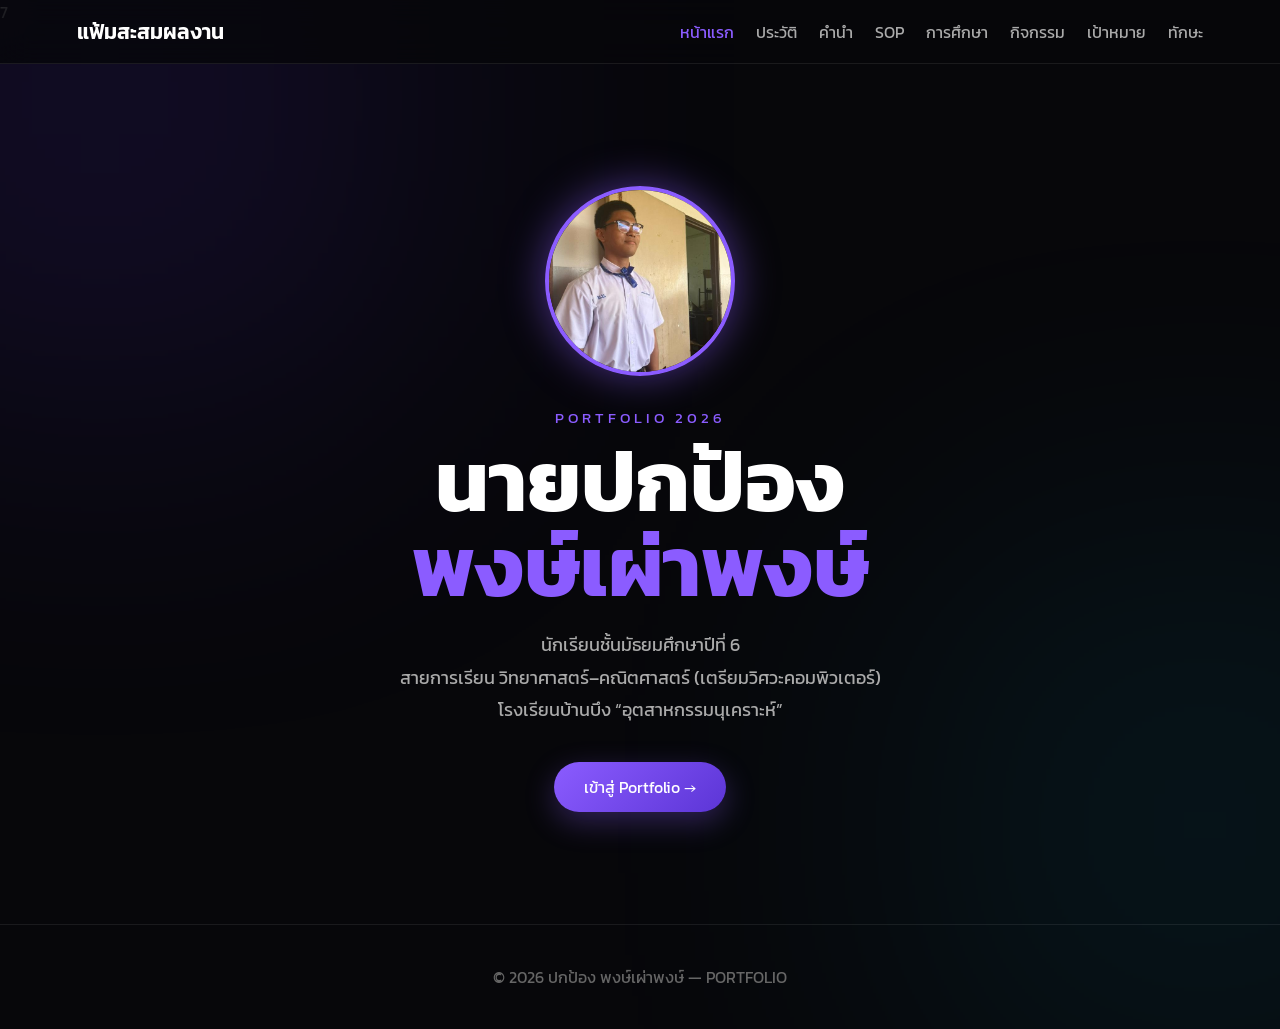
==== index.html @ 9d263ce3 "Update index.html" ====
7<!DOCTYPE html>
<html lang="th">

<head>
  <meta charset="UTF-8">
  <meta name="viewport" content="width=device-width, initial-scale=1.0">

  <title>Portfolio | ปกป้อง พงษ์เผ่าพงษ์</title>

  <link rel="preconnect" href="https://fonts.googleapis.com">
  <link rel="preconnect" href="https://fonts.gstatic.com" crossorigin>

  <link
    href="https://fonts.googleapis.com/css2?family=Kanit:wght@300;400;500;600;700&display=swap"
    rel="stylesheet"
  >

  <style>

    * {
      margin: 0;
      padding: 0;
      box-sizing: border-box;
    }

    html {
      scroll-behavior: smooth;
    }

    body {
      font-family: "Kanit", sans-serif;
      background: #07070a;
      color: #fff;
      overflow-x: hidden;
      min-height: 100vh;
    }

    body::before {
      content: "";
      position: fixed;
      width: 500px;
      height: 500px;
      background: #6c3cff;
      filter: blur(180px);
      opacity: 0.18;
      top: -150px;
      left: -150px;
      z-index: -1;
      pointer-events: none;
    }

    body::after {
      content: "";
      position: fixed;
      width: 450px;
      height: 450px;
      background: #00d9ff;
      filter: blur(180px);
      opacity: 0.12;
      right: -150px;
      bottom: -150px;
      z-index: -1;
      pointer-events: none;
    }

    /* ================= NAVBAR ================= */

    nav {
      position: fixed;
      top: 0;
      left: 0;
      width: 100%;
      padding: 16px 6%;

      display: flex;
      justify-content: space-between;
      align-items: center;

      background: rgba(7, 7, 10, 0.82);
      backdrop-filter: blur(15px);

      border-bottom: 1px solid rgba(255,255,255,0.08);

      z-index: 1000;
    }

    /* แก้ PO. เป็น แฟ้มสะสมผลงาน */

    .logo {
      font-size: 21px;
      font-weight: 600;
      color: #fff;
      white-space: nowrap;
    }

    .logo span {
      color: #8b5cff;
    }

    nav ul {
      display: flex;
      list-style: none;
      gap: 22px;
    }

    nav a {
      color: #aaa;
      text-decoration: none;
      transition: 0.3s;
      cursor: pointer;
      white-space: nowrap;
    }

    nav a:hover,
    nav a.active {
      color: #8b5cff;
    }

    /* ================= PAGE ================= */

    .page {
      display: none;
      min-height: 100vh;
      padding: 140px 9% 90px;
      max-width: 1250px;
      margin: auto;
      animation: pageIn 0.35s ease;
    }

    .page.active {
      display: flex;
      flex-direction: column;
      justify-content: center;
    }

    @keyframes pageIn {
      from {
        opacity: 0;
        transform: translateY(15px);
      }

      to {
        opacity: 1;
        transform: translateY(0);
      }
    }

    /* ================= HOME ================= */

    #home {
      text-align: center;
      align-items: center;
    }

    .profile {
      width: 190px;
      height: 190px;
      border-radius: 50%;
      object-fit: cover;
      border: 4px solid #8b5cff;
      box-shadow: 0 0 40px rgba(139,92,255,0.5);
      margin-bottom: 30px;
    }

    .tag {
      color: #8b5cff;
      letter-spacing: 4px;
      font-size: 15px;
      margin-bottom: 10px;
    }

    h1 {
      font-size: clamp(45px, 8vw, 85px);
      line-height: 1;
      margin-bottom: 20px;
    }

    h1 span {
      color: #8b5cff;
    }

    .subtitle {
      color: #aaa;
      font-size: 18px;
      max-width: 700px;
      line-height: 1.8;
    }

    .button {
      display: inline-block;
      margin-top: 35px;
      padding: 13px 30px;
      border-radius: 30px;

      background: linear-gradient(
        135deg,
        #8b5cff,
        #5c35d6
      );

      color: white;
      text-decoration: none;

      box-shadow: 0 10px 30px rgba(139,92,255,0.3);
      transition: 0.3s;
    }

    .button:hover {
      transform: translateY(-5px);
      box-shadow: 0 15px 40px rgba(139,92,255,0.5);
    }

    /* ================= SECTION TITLE ================= */

    .section-title {
      margin-bottom: 45px;
    }

    .section-title small {
      color: #8b5cff;
      letter-spacing: 3px;
    }

    .section-title h2 {
      font-size: 45px;
      margin-top: 5px;
    }

    /* ================= CARD ================= */

    .card {
      background: rgba(255,255,255,0.04);
      border: 1px solid rgba(255,255,255,0.08);
      border-radius: 20px;
      padding: 35px;
      transition: 0.4s;
    }

    .card:hover {
      transform: translateY(-5px);
      border-color: #8b5cff;
      box-shadow: 0 15px 40px rgba(139,92,255,0.15);
    }

    .card h3 {
      font-size: 28px;
      margin-bottom: 12px;
    }

    .card p {
      color: #aaa;
      line-height: 1.9;
    }

    .purple {
      color: #8b5cff;
    }

    /* ================= ABOUT ================= */

    .info {
      display: grid;
      grid-template-columns: repeat(2, 1fr);
      gap: 15px;
    }

    .info-box {
      padding: 22px;
      border-left: 3px solid #8b5cff;
      background: rgba(255,255,255,0.035);
      transition: 0.3s;
    }

    .info-box:hover {
      transform: translateX(5px);
      background: rgba(139,92,255,0.08);
    }

    .info-box strong {
      display: block;
      color: #8b5cff;
      margin-bottom: 5px;
    }

    /* ================= EDUCATION ================= */

    .timeline {
      position: relative;
      max-width: 900px;
    }

    .timeline::before {
      content: "";
      position: absolute;
      left: 15px;
      top: 0;
      bottom: 0;
      width: 2px;
      background: #8b5cff;
    }

    .timeline-item {
      position: relative;
      padding-left: 55px;
      margin-bottom: 45px;
    }

    .timeline-item::before {
      content: "";
      position: absolute;
      left: 8px;
      top: 22px;

      width: 16px;
      height: 16px;

      background: #8b5cff;
      border-radius: 50%;

      box-shadow: 0 0 15px #8b5cff;
    }

    .education-school {
      display: flex;
      align-items: center;
      gap: 18px;
    }

    .education-school img {
      width: 70px;
      height: 70px;

      object-fit: contain;

      padding: 7px;

      background: rgba(255,255,255,0.06);

      border-radius: 14px;

      border: 1px solid rgba(255,255,255,0.1);

      flex-shrink: 0;

      transition: 0.3s;
    }

    .timeline-item:hover .education-school img {
      border-color: #8b5cff;
      box-shadow: 0 0 20px rgba(139,92,255,0.25);
    }

    .education-school h3 {
      font-size: 24px;
      margin-bottom: 5px;
    }

    .education-school p {
      color: #aaa;
    }

    /* ================= SOP ================= */

    .sop-card {
      max-width: 1000px;
      margin: 0 auto;
      width: 100%;
    }

    .sop-card h3 {
      color: #fff;
      font-size: 30px;
      margin-bottom: 25px;
    }

    .sop-card p {
      color: #bbb;
      font-size: 17px;
      line-height: 2.1;
      margin-bottom: 22px;
      text-align: justify;
    }

    .sop-highlight {
      margin-top: 35px;
      padding: 25px;
      border-radius: 18px;

      background: linear-gradient(
        135deg,
        rgba(139,92,255,0.15),
        rgba(0,217,255,0.06)
      );

      border: 1px solid rgba(139,92,255,0.35);

      text-align: center;
    }

    .sop-highlight span {
      display: block;
      color: #8b5cff;
      font-size: 13px;
      letter-spacing: 4px;
      margin-bottom: 8px;
    }

    .sop-highlight strong {
      font-size: 24px;

      background: linear-gradient(
        90deg,
        #8b5cff,
        #00d9ff
      );

      -webkit-background-clip: text;
      -webkit-text-fill-color: transparent;
    }

    /* ================= ACTIVITY ================= */

    .activity {
      width: 100%;
      padding: 35px;

      background: linear-gradient(
        135deg,
        rgba(139,92,255,0.12),
        rgba(0,217,255,0.05)
      );

      border: 1px solid rgba(139,92,255,0.3);
      border-radius: 25px;
    }

    .activity h3 {
      font-size: 30px;
      margin-bottom: 15px;
    }

    .activity p {
      color: #bbb;
      line-height: 2;
    }

    .activity-images {
      display: grid;
      grid-template-columns: repeat(2, 1fr);
      gap: 25px;
      margin-bottom: 30px;
    }

    .image-box {
      background: rgba(0,0,0,0.25);

      border: 1px solid rgba(255,255,255,0.1);

      border-radius: 18px;

      padding: 15px;

      overflow: hidden;

      transition: 0.3s;
    }

    .image-box:hover {
      border-color: #8b5cff;

      box-shadow:
        0 15px 40px rgba(139,92,255,0.2);

      transform: translateY(-5px);
    }

    .image-box h4 {
      color: #8b5cff;
      font-size: 18px;
      margin-bottom: 12px;
      text-align: center;
    }

    .activity-img,
    .certificate-img {
      display: block;

      width: 100%;

      height: 400px;

      object-fit: contain;

      border-radius: 12px;

      background: #050507;

      cursor: zoom-in;

      transition: 0.3s;
    }

    .activity-img:hover,
    .certificate-img:hover {
      transform: scale(1.02);
    }

    /* ================= UNIVERSITY ================= */

    .university-box {
      display: flex;
      align-items: center;
      gap: 25px;

      margin-bottom: 25px;

      padding: 20px;

      border-radius: 18px;

      background: rgba(255,255,255,0.035);

      border: 1px solid rgba(255,255,255,0.08);
    }

    .university-logo {
      width: 100px;
      height: 100px;

      object-fit: contain;

      flex-shrink: 0;

      padding: 10px;

      background: #fff;

      border-radius: 18px;
    }

    .university-box h3 {
      margin-bottom: 5px;
    }

    .university-box p {
      color: #aaa;
    }

    /* ================= SKILLS ================= */

    .skills {
      display: grid;
      grid-template-columns: repeat(2, 1fr);
      gap: 25px;
    }

    .skill {
      padding: 30px;

      border-radius: 20px;

      background: rgba(255,255,255,0.04);

      border: 1px solid rgba(255,255,255,0.08);

      transition: 0.3s;
    }

    .skill:hover {
      transform: translateY(-8px);

      border-color: #8b5cff;

      box-shadow:
        0 15px 40px rgba(139,92,255,0.15);
    }

    .skill-icon {
      font-size: 40px;
      margin-bottom: 15px;
    }

    .skill h3 {
      margin-bottom: 10px;
      font-size: 24px;
    }

    .skill p {
      color: #aaa;
      line-height: 1.7;
    }

    /* ================= LIGHTBOX ================= */

    .lightbox {
      display: none;

      position: fixed;

      z-index: 9999;

      left: 0;
      top: 0;

      width: 100%;
      height: 100%;

      background: rgba(0,0,0,0.92);

      justify-content: center;
      align-items: center;

      padding: 30px;
    }

    .lightbox.show {
      display: flex;
    }

    .lightbox img {
      max-width: 95%;
      max-height: 90vh;

      object-fit: contain;

      border-radius: 10px;

      box-shadow:
        0 0 50px rgba(139,92,255,0.3);
    }

    .close-lightbox {
      position: absolute;

      top: 20px;
      right: 35px;

      font-size: 45px;

      color: white;

      cursor: pointer;

      line-height: 1;

      transition: 0.3s;
    }

    .close-lightbox:hover {
      color: #8b5cff;
    }

    /* ================= FOOTER ================= */

    footer {
      text-align: center;

      padding: 40px;

      color: #666;

      border-top:
        1px solid rgba(255,255,255,0.08);
    }

    /* ================= MOBILE ================= */

    @media (max-width: 768px) {

      nav {
        padding: 14px 5%;
      }

      .logo {
        font-size: 16px;
      }

      nav ul {
        gap: 8px;
        font-size: 10px;
        flex-wrap: wrap;
        justify-content: flex-end;
      }

      .page {
        padding: 120px 6% 70px;
      }

      .info,
      .skills,
      .activity-images {
        grid-template-columns: 1fr;
      }

      .profile {
        width: 150px;
        height: 150px;
      }

      .section-title h2 {
        font-size: 35px;
      }

      .activity,
      .card {
        padding: 25px;
      }

      h1 {
        font-size: 50px;
      }

      .activity h3 {
        font-size: 24px;
      }

      .activity-img,
      .certificate-img {
        height: auto;
        max-height: 500px;
        object-fit: contain;
      }

      .sop-card p {
        font-size: 15px;
        line-height: 1.9;
        text-align: left;
      }

      .sop-card h3 {
        font-size: 23px;
      }

      .sop-highlight strong {
        font-size: 18px;
      }

      .university-box {
        align-items: flex-start;
        gap: 15px;
        padding: 15px;
      }

      .university-logo {
        width: 75px;
        height: 75px;
      }

      .education-school {
        gap: 12px;
      }

      .education-school img {
        width: 60px;
        height: 60px;
      }

      .education-school h3 {
        font-size: 19px;
      }

      .lightbox {
        padding: 15px;
      }

      .lightbox img {
        max-width: 100%;
        max-height: 85vh;
      }

      .close-lightbox {
        top: 15px;
        right: 20px;
        font-size: 38px;
      }
    }

  </style>
</head>

<body>

<!-- ================= NAVBAR ================= -->

<nav>

  <div class="logo">
    แฟ้มสะสมผลงาน
  </div>

  <ul>

    <li>
      <a href="#home" data-page="home">หน้าแรก</a>
    </li>

    <li>
      <a href="#about" data-page="about">ประวัติ</a>
    </li>

    <li>
      <a href="#preface" data-page="preface">คำนำ</a>
    </li>

    <li>
      <a href="#sop" data-page="sop">SOP</a>
    </li>

    <li>
      <a href="#education" data-page="education">การศึกษา</a>
    </li>

    <li>
      <a href="#activity" data-page="activity">กิจกรรม</a>
    </li>

    <li>
      <a href="#future" data-page="future">เป้าหมาย</a>
    </li>

    <li>
      <a href="#skills" data-page="skills">ทักษะ</a>
    </li>

  </ul>

</nav>


<!-- ================= HOME ================= -->

<section id="home" class="page">

  <img
    src="profile.jpeg"
    alt="รูปโปรไฟล์"
    class="profile"
  >

  <div class="tag">
    PORTFOLIO 2026
  </div>

  <h1>
    นายปกป้อง<br>
    <span>พงษ์เผ่าพงษ์</span>
  </h1>

  <p class="subtitle">

    นักเรียนชั้นมัธยมศึกษาปีที่ 6<br>

    สายการเรียน วิทยาศาสตร์–คณิตศาสตร์
    (เตรียมวิศวะคอมพิวเตอร์)<br>

    โรงเรียนบ้านบึง “อุตสาหกรรมนุเคราะห์”

  </p>

  <a
    href="#about"
    data-page="about"
    class="button"
  >
    เข้าสู่ Portfolio →
  </a>

</section>


<!-- ================= ABOUT ================= -->

<section id="about" class="page">

  <div class="section-title">

    <small>
      01 — ABOUT ME
    </small>

    <h2>
      ประวัติส่วนตัว
    </h2>

  </div>

  <div class="info">

    <div class="info-box">
      <strong>ชื่อ</strong>
      นายปกป้อง พงษ์เผ่าพงษ์
    </div>

    <div class="info-box">
      <strong>ชื่อเล่น</strong>
      ปอ
    </div>

    <div class="info-box">
      <strong>วัน / เดือน / ปีเกิด</strong>
      2 / 12 / 2551
    </div>

    <div class="info-box">
      <strong>หมู่เลือด</strong>
      -
    </div>

    <div class="info-box">
      <strong>สัญชาติ</strong>
      ไทย
    </div>

    <div class="info-box">
      <strong>งานอดิเรก</strong>
      ดูการ์ตูน • อ่านการ์ตูน • เล่นเกม
    </div>

  </div>

</section>


<!-- ================= PREFACE ================= -->

<section id="preface" class="page">

  <div class="section-title">

    <small>
      02 — PREFACE
    </small>

    <h2>
      คำนำ
    </h2>

  </div>

  <div class="card">

    <p>
      แฟ้มสะสมผลงาน (Portfolio) เล่มนี้จัดทำขึ้นเพื่อรวบรวม
      ประวัติส่วนตัว ประวัติการศึกษา กิจกรรมที่เข้าร่วม
      ความสนใจ และทักษะต่าง ๆ ของข้าพเจ้า
      เพื่อแสดงให้เห็นถึงความรู้ ความสามารถ ความสนใจ
      และประสบการณ์ที่ได้สั่งสมมาตลอดช่วงเวลาของการศึกษา
    </p>

    <br>

    <p>
      ข้าพเจ้ามีความสนใจในด้าน
      <strong class="purple">
        คอมพิวเตอร์และเทคโนโลยี
      </strong>
      เนื่องจากคอมพิวเตอร์เป็นส่วนสำคัญในการพัฒนาสังคม
      และการดำเนินชีวิตในปัจจุบัน อีกทั้งยังเป็นศาสตร์ที่เปิดโอกาส
      ให้เราได้คิดสร้างสรรค์สิ่งใหม่ ๆ แก้ไขปัญหา
      และพัฒนานวัตกรรมที่สามารถนำไปใช้ประโยชน์ได้จริง
    </p>

    <br>

    <p>
      ข้าพเจ้าหวังว่าแฟ้มสะสมผลงานเล่มนี้จะสะท้อนให้เห็นถึง
      ความตั้งใจ ความสนใจ และความมุ่งมั่นในการเรียนรู้ด้านคอมพิวเตอร์
      รวมถึงเป็นส่วนหนึ่งที่แสดงถึงความพร้อมในการศึกษาต่อ
      ในระดับอุดมศึกษาต่อไป
    </p>

  </div>

</section>


<!-- ================= SOP ================= -->

<section id="sop" class="page">

  <div class="section-title">

    <small>
      03 — STATEMENT OF PURPOSE
    </small>

    <h2>
      SOP
    </h2>

  </div>

  <div class="card sop-card">

    <h3>
      เหตุผลและแรงบันดาลใจในการศึกษาต่อ
    </h3>

    <p>
      ข้าพเจ้ามีความสนใจในด้านคอมพิวเตอร์และเทคโนโลยี
      เนื่องจากเป็นศาสตร์ที่มีบทบาทสำคัญต่อการดำเนินชีวิต
      และการพัฒนาสังคมในปัจจุบัน ข้าพเจ้าสนใจการทำงาน
      ของคอมพิวเตอร์ การเขียนโปรแกรม และการสร้างสิ่งต่าง ๆ
      ที่สามารถนำเทคโนโลยีมาใช้เพื่อแก้ไขปัญหา
      และสร้างประโยชน์ให้กับผู้อื่น
    </p>

    <p>
      ในช่วงมัธยมศึกษาตอนปลาย ข้าพเจ้าได้เลือกเรียน
      สายวิทยาศาสตร์–คณิตศาสตร์ (เตรียมวิศวะคอมพิวเตอร์)
      ซึ่งช่วยให้ข้าพเจ้าได้พัฒนาทักษะด้านการคิดวิเคราะห์
      การแก้ปัญหา และการเรียนรู้ทางด้านวิทยาศาสตร์
      และคณิตศาสตร์ อันเป็นพื้นฐานสำคัญสำหรับการศึกษา
      ด้านวิศวกรรมคอมพิวเตอร์
    </p>

    <p>
      นอกจากนี้ ข้าพเจ้ายังมีโอกาสเข้าร่วม
      <strong class="purple">
        ค่ายพัฒนานวัตกรรมและเทคโนโลยี ครั้งที่ 5
      </strong>
      ณ โรงเรียนบ้านบึง “อุตสาหกรรมนุเคราะห์”
      ประสบการณ์จากกิจกรรมครั้งนี้ทำให้ข้าพเจ้าได้เรียนรู้
      เกี่ยวกับนวัตกรรมและเทคโนโลยี รวมถึงได้ฝึกการทำงานเป็นทีม
      การแลกเปลี่ยนความคิดเห็น และการแก้ไขปัญหาอย่างเป็นระบบ
    </p>

    <p>
      ข้าพเจ้าจึงมีความตั้งใจที่จะศึกษาต่อใน
      <strong class="purple">
        คณะวิศวกรรมคอมพิวเตอร์ มหาวิทยาลัยเกษตรศาสตร์
      </strong>
      เพราะต้องการศึกษาความรู้เกี่ยวกับคอมพิวเตอร์
      การเขียนโปรแกรม การออกแบบและพัฒนาระบบ
      รวมถึงเทคโนโลยีต่าง ๆ ที่สามารถนำไปประยุกต์ใช้
      ในการแก้ไขปัญหาในชีวิตจริง
    </p>

    <p>
      ในอนาคต ข้าพเจ้าตั้งใจที่จะพัฒนาความรู้
      และทักษะด้านคอมพิวเตอร์อย่างต่อเนื่อง
      พร้อมทั้งเรียนรู้เทคโนโลยีใหม่ ๆ อยู่เสมอ
      เพื่อเตรียมความพร้อมสำหรับการทำงานในสายอาชีพ
      ด้านเทคโนโลยี และนำความรู้ที่ได้รับไปสร้างสรรค์
      ผลงานหรือนวัตกรรมที่เป็นประโยชน์ต่อสังคมต่อไป
    </p>

    <div class="sop-highlight">

      <span>
        MY PASSION
      </span>

      <strong>
        Computer • Technology • Innovation
      </strong>

    </div>

  </div>

</section>


<!-- ================= EDUCATION ================= -->

<section id="education" class="page">

  <div class="section-title">

    <small>
      04 — EDUCATION
    </small>

    <h2>
      ประวัติการศึกษา
    </h2>

  </div>

  <div class="timeline">

    <div class="timeline-item">

      <div class="education-school">

        <img
          src="bankaodin.png"
          alt="โลโก้โรงเรียนบ้านเขาดิน"
        >

        <div>

          <h3>
            ระดับอนุบาล
          </h3>

          <p>
            โรงเรียนบ้านเขาดิน
          </p>

        </div>

      </div>

    </div>


    <div class="timeline-item">

      <div class="education-school">

        <img
          src="bankaodin.png"
          alt="โลโก้โรงเรียนบ้านเขาดิน"
        >

        <div>

          <h3>
            ระดับประถมศึกษา
          </h3>

          <p>
            โรงเรียนบ้านเขาดิน
          </p>

        </div>

      </div>

    </div>


    <div class="timeline-item">

      <div class="education-school">

        <img
          src="banbung.png"
          alt="โลโก้โรงเรียนบ้านบึง"
        >

        <div>

          <h3>
            ระดับมัธยมศึกษาตอนต้น
          </h3>

          <p>
            โรงเรียนบ้านบึง “อุตสาหกรรมนุเคราะห์”
          </p>

        </div>

      </div>

    </div>


    <div class="timeline-item">

      <div class="education-school">

        <img
          src="banbung.jpg"
          alt="โลโก้โรงเรียนบ้านบึง"
        >

        <div>

          <h3>
            ระดับมัธยมศึกษาตอนปลาย
          </h3>

          <p>
            โรงเรียนบ้านบึง “อุตสาหกรรมนุเคราะห์”
          </p>

        </div>

      </div>

    </div>

  </div>

</section>


<!-- ================= ACTIVITY ================= -->

<section id="activity" class="page">

  <div class="section-title">

    <small>
      05 — ACTIVITY
    </small>

    <h2>
      กิจกรรมที่เข้าร่วม
    </h2>

  </div>

  <div class="activity">

    <div class="activity-images">

      <div class="image-box">

        <h4>
          รูปกิจกรรม
        </h4>

        <img
          src="activity.jpeg"
          alt="รูปกิจกรรมค่ายพัฒนานวัตกรรมและเทคโนโลยี"
          class="activity-img"
          onclick="openLightbox(this.src)"
        >

      </div>


      <div class="image-box">

        <h4>
          เกียรติบัตร
        </h4>

        <!-- ใช้ไฟล์ buud.png ตามชื่อไฟล์ที่กำหนด -->

        <img
          src="buud.jpg"
          alt="เกียรติบัตรค่ายพัฒนานวัตกรรมและเทคโนโลยี"
          class="certificate-img"
          onclick="openLightbox(this.src)"
        >

      </div>

    </div>

    <h3>
      ค่ายพัฒนานวัตกรรมและเทคโนโลยี ครั้งที่ 5
    </h3>

    <p>
      ณ โรงเรียนบ้านบึง “อุตสาหกรรมนุเคราะห์”
    </p>

    <br>

    <p>
      การเข้าร่วมโครงการค่ายพัฒนานวัตกรรมและเทคโนโลยี
      เป็นประสบการณ์ที่ช่วยเปิดโอกาสให้ข้าพเจ้าได้เรียนรู้
      เกี่ยวกับนวัตกรรมและเทคโนโลยี รวมถึงได้ฝึกการทำงานร่วมกับผู้อื่น
      การแลกเปลี่ยนความคิดเห็น และการแก้ไขปัญหาอย่างเป็นระบบ
    </p>

  </div>

</section>


<!-- ================= FUTURE ================= -->

<section id="future" class="page">

  <div class="section-title">

    <small>
      06 — MY GOAL
    </small>

    <h2>
      ความสนใจศึกษาต่อ
    </h2>

  </div>

  <div class="card">

    <div class="university-box">

      <img
        src="kasetsart.png"
        alt="ตรามหาวิทยาลัยเกษตรศาสตร์"
        class="university-logo"
      >

      <div>

        <h3>
          คณะวิศวกรรมคอมพิวเตอร์
        </h3>

        <p>
          มหาวิทยาลัยเกษตรศาสตร์
        </p>

      </div>

    </div>

    <p>
      ข้าพเจ้ามีความสนใจศึกษาต่อในคณะวิศวกรรมคอมพิวเตอร์
      มหาวิทยาลัยเกษตรศาสตร์ เพราะเป็นสาขาที่เกี่ยวข้องกับ
      คอมพิวเตอร์ เทคโนโลยี การเขียนโปรแกรม และการพัฒนาระบบต่าง ๆ
      ซึ่งตรงกับความสนใจและเป้าหมายในการพัฒนาตนเองของข้าพเจ้า
    </p>

  </div>

</section>


<!-- ================= SKILLS ================= -->

<section id="skills" class="page">

  <div class="section-title">

    <small>
      07 — SKILLS
    </small>

    <h2>
      ทักษะ
    </h2>

  </div>

  <div class="skills">

    <div class="skill">

      <div class="skill-icon">
        🤝
      </div>

      <h3>
        การทำงานเป็นทีม
      </h3>

      <p>
        สามารถทำงานร่วมกับผู้อื่น รับฟังความคิดเห็น
        และช่วยกันวางแผนเพื่อให้การทำงานบรรลุเป้าหมาย
      </p>

    </div>


    <div class="skill">

      <div class="skill-icon">
        🎤
      </div>

      <h3>
        การกล้าแสดงออก
      </h3>

      <p>
        มีความกล้าที่จะแสดงความคิดเห็น นำเสนอความคิด
        และมีส่วนร่วมในกิจกรรมต่าง ๆ
      </p>

    </div>

  </div>

</section>


<!-- ================= FOOTER ================= -->

<footer>

  <p>
    © 2026 ปกป้อง พงษ์เผ่าพงษ์ — PORTFOLIO
  </p>

</footer>


<!-- ================= LIGHTBOX ================= -->

<div
  id="lightbox"
  class="lightbox"
  onclick="closeLightbox()"
>

  <span
    class="close-lightbox"
    onclick="closeLightbox()"
  >
    ×
  </span>

  <img
    id="lightbox-img"
    src=""
    alt="รูปภาพขนาดใหญ่"
    onclick="event.stopPropagation()"
  >

</div>


<!-- ================= JAVASCRIPT ================= -->

<script>

  const pages =
    document.querySelectorAll(".page");

  const links =
    document.querySelectorAll("nav a");


  function showPage(pageId) {

    pages.forEach(page => {
      page.classList.remove("active");
    });

    const target =
      document.getElementById(pageId);

    if (target) {
      target.classList.add("active");
    }

    links.forEach(link => {

      link.classList.remove("active");

      if (link.dataset.page === pageId) {
        link.classList.add("active");
      }

    });

    window.scrollTo({
      top: 0,
      behavior: "instant"
    });

  }


  function loadPage() {

    let pageId =
      window.location.hash.substring(1);

    if (!pageId) {
      pageId = "home";
    }

    if (!document.getElementById(pageId)) {
      pageId = "home";
    }

    showPage(pageId);

  }


  links.forEach(link => {

    link.addEventListener(
      "click",
      function(e) {

        e.preventDefault();

        const pageId =
          this.dataset.page;

        window.location.hash =
          pageId;

      }
    );

  });


  window.addEventListener(
    "hashchange",
    loadPage
  );


  loadPage();


  /* ================= LIGHTBOX ================= */

  function openLightbox(src) {

    const lightbox =
      document.getElementById("lightbox");

    const image =
      document.getElementById("lightbox-img");

    image.src = src;

    lightbox.classList.add("show");

    document.body.style.overflow =
      "hidden";

  }


  function closeLightbox() {

    const lightbox =
      document.getElementById("lightbox");

    lightbox.classList.remove("show");

    document.body.style.overflow =
      "";

  }


  document.addEventListener(
    "keydown",
    function(e) {

      if (e.key === "Escape") {
        closeLightbox();
      }

    }
  );

</script>

</body>
</html>
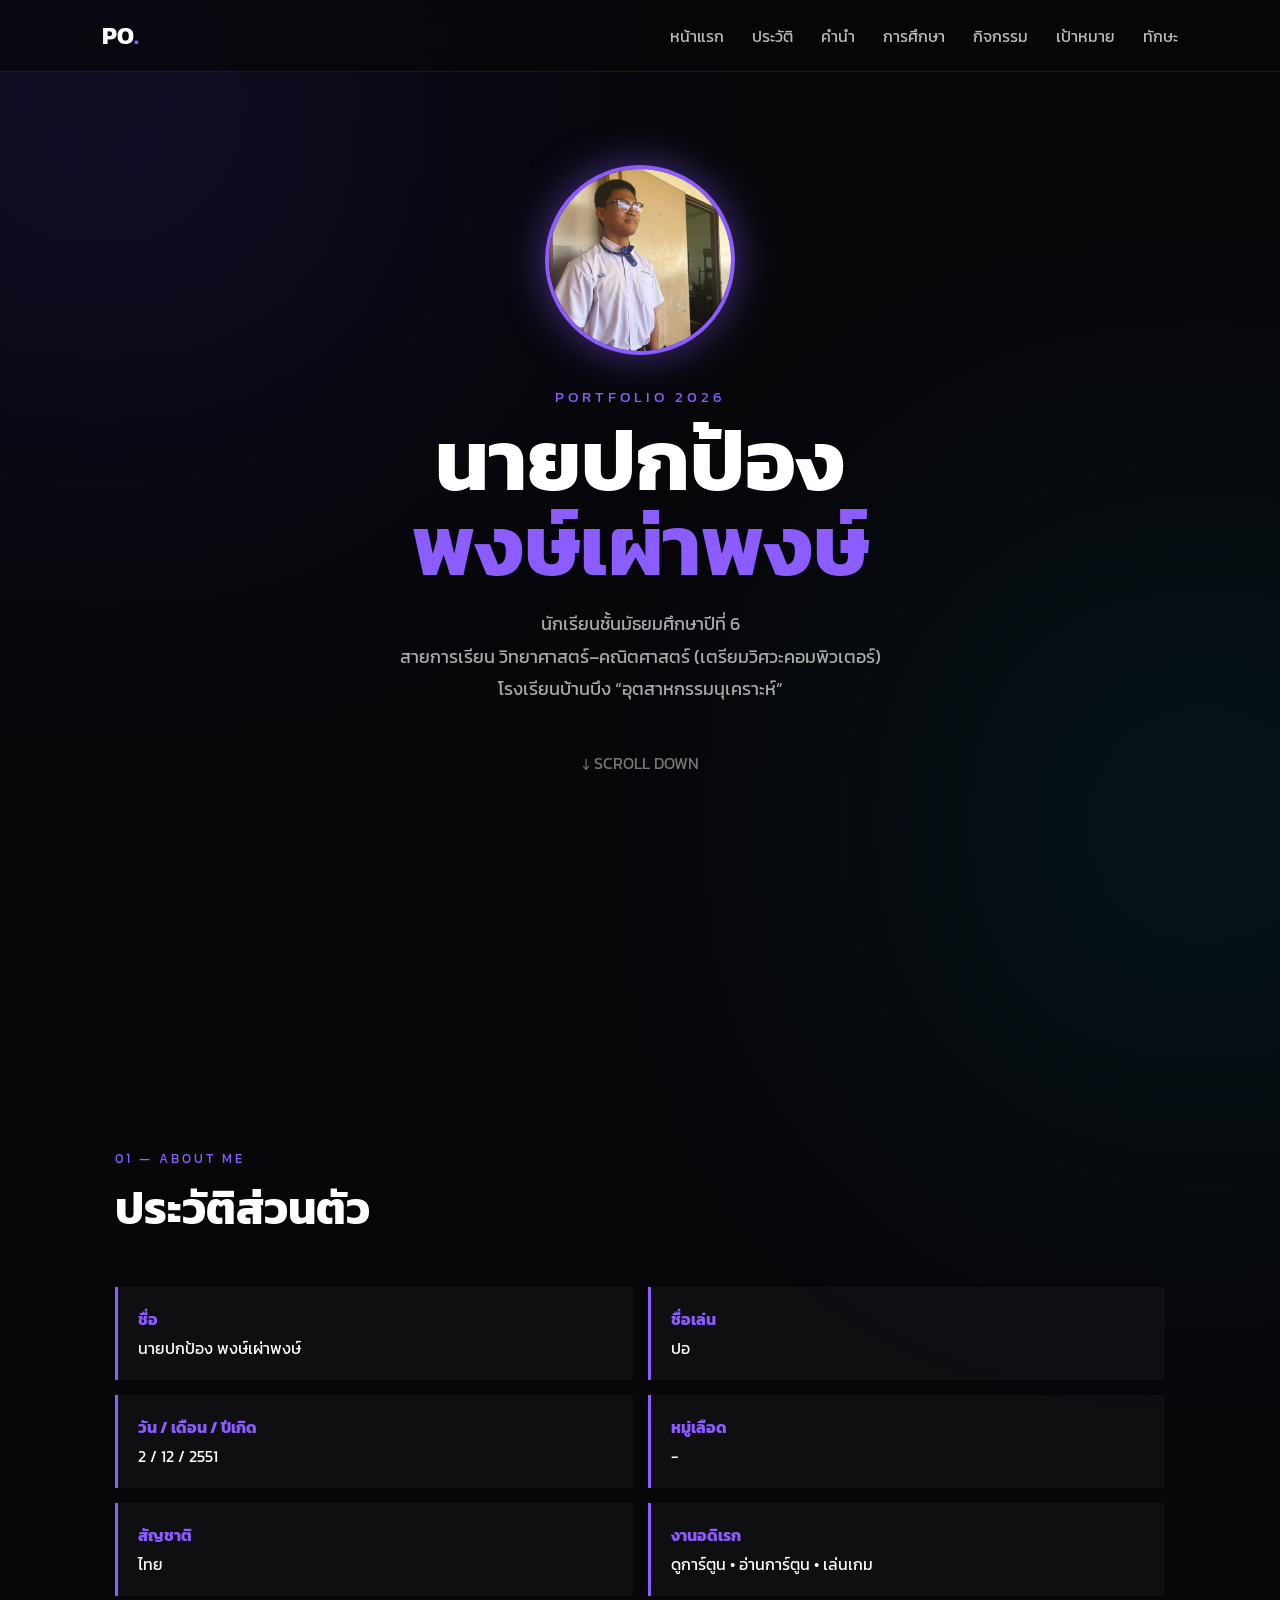
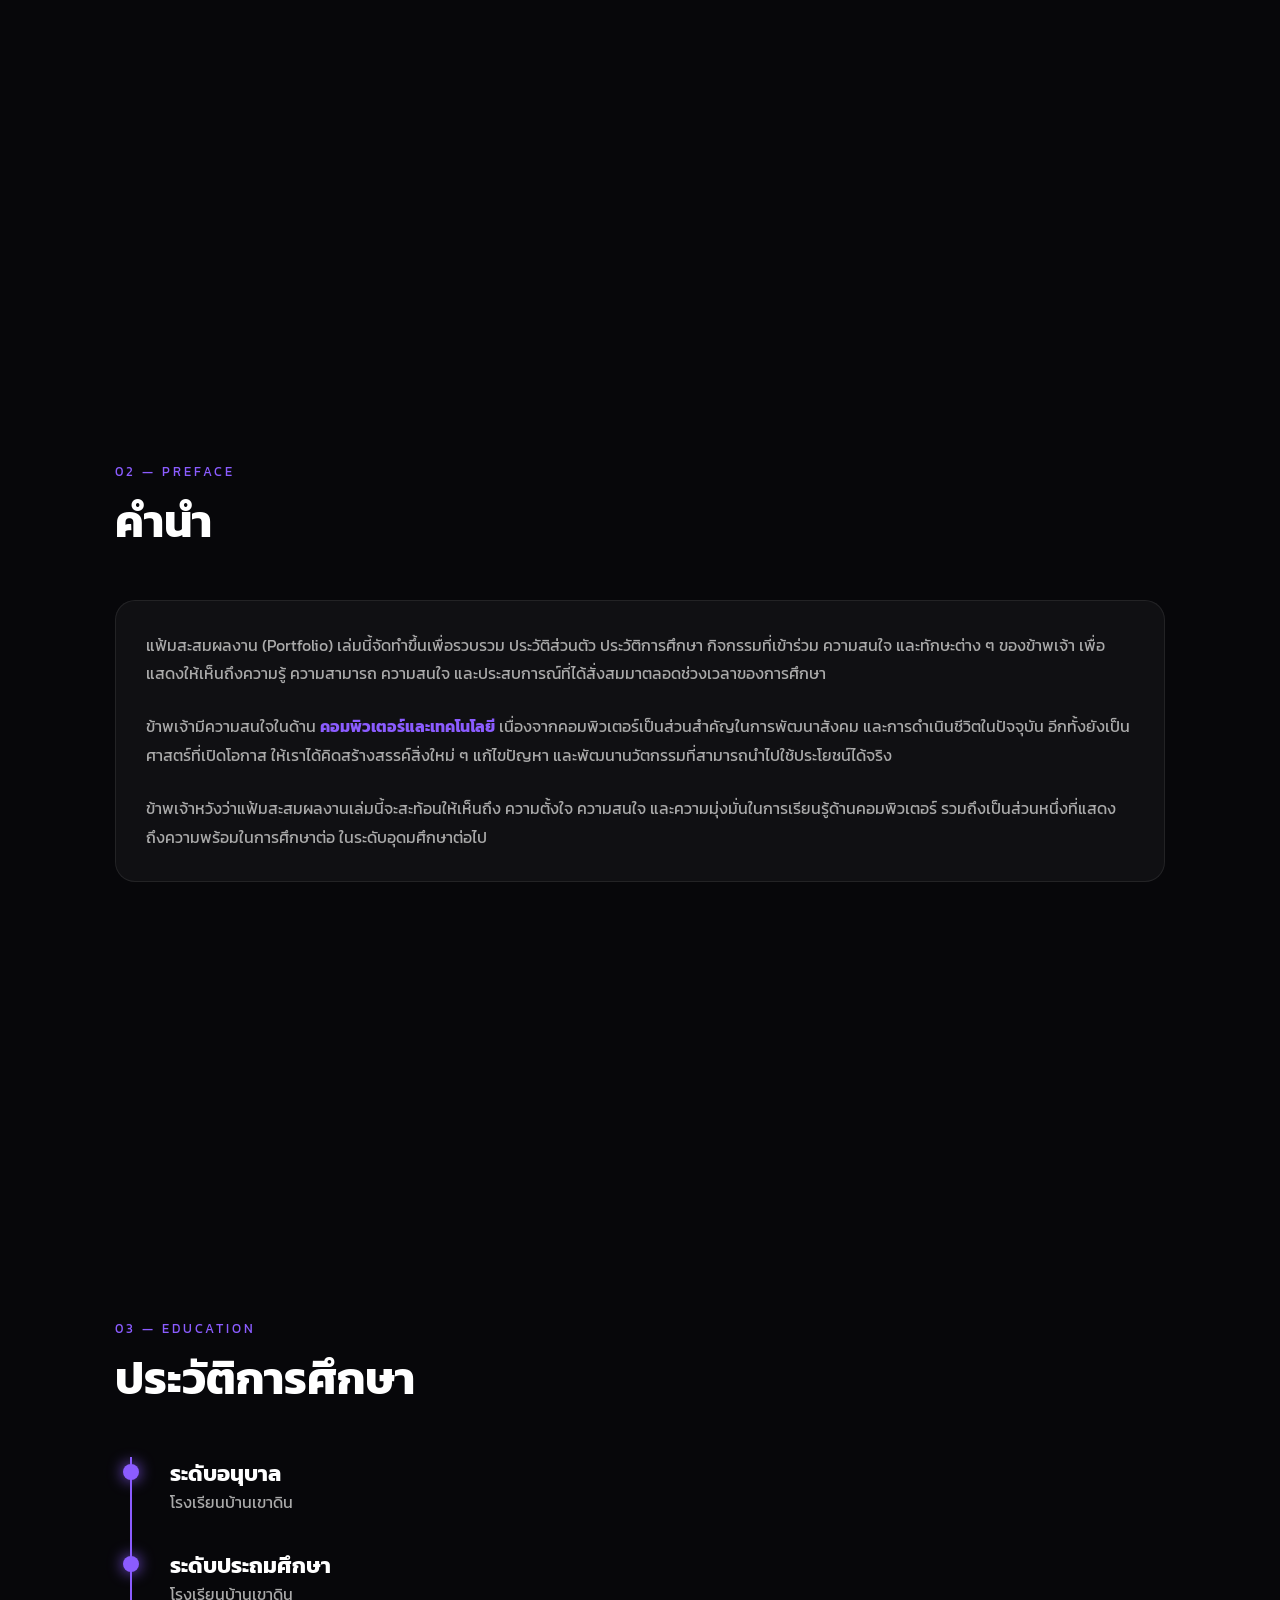
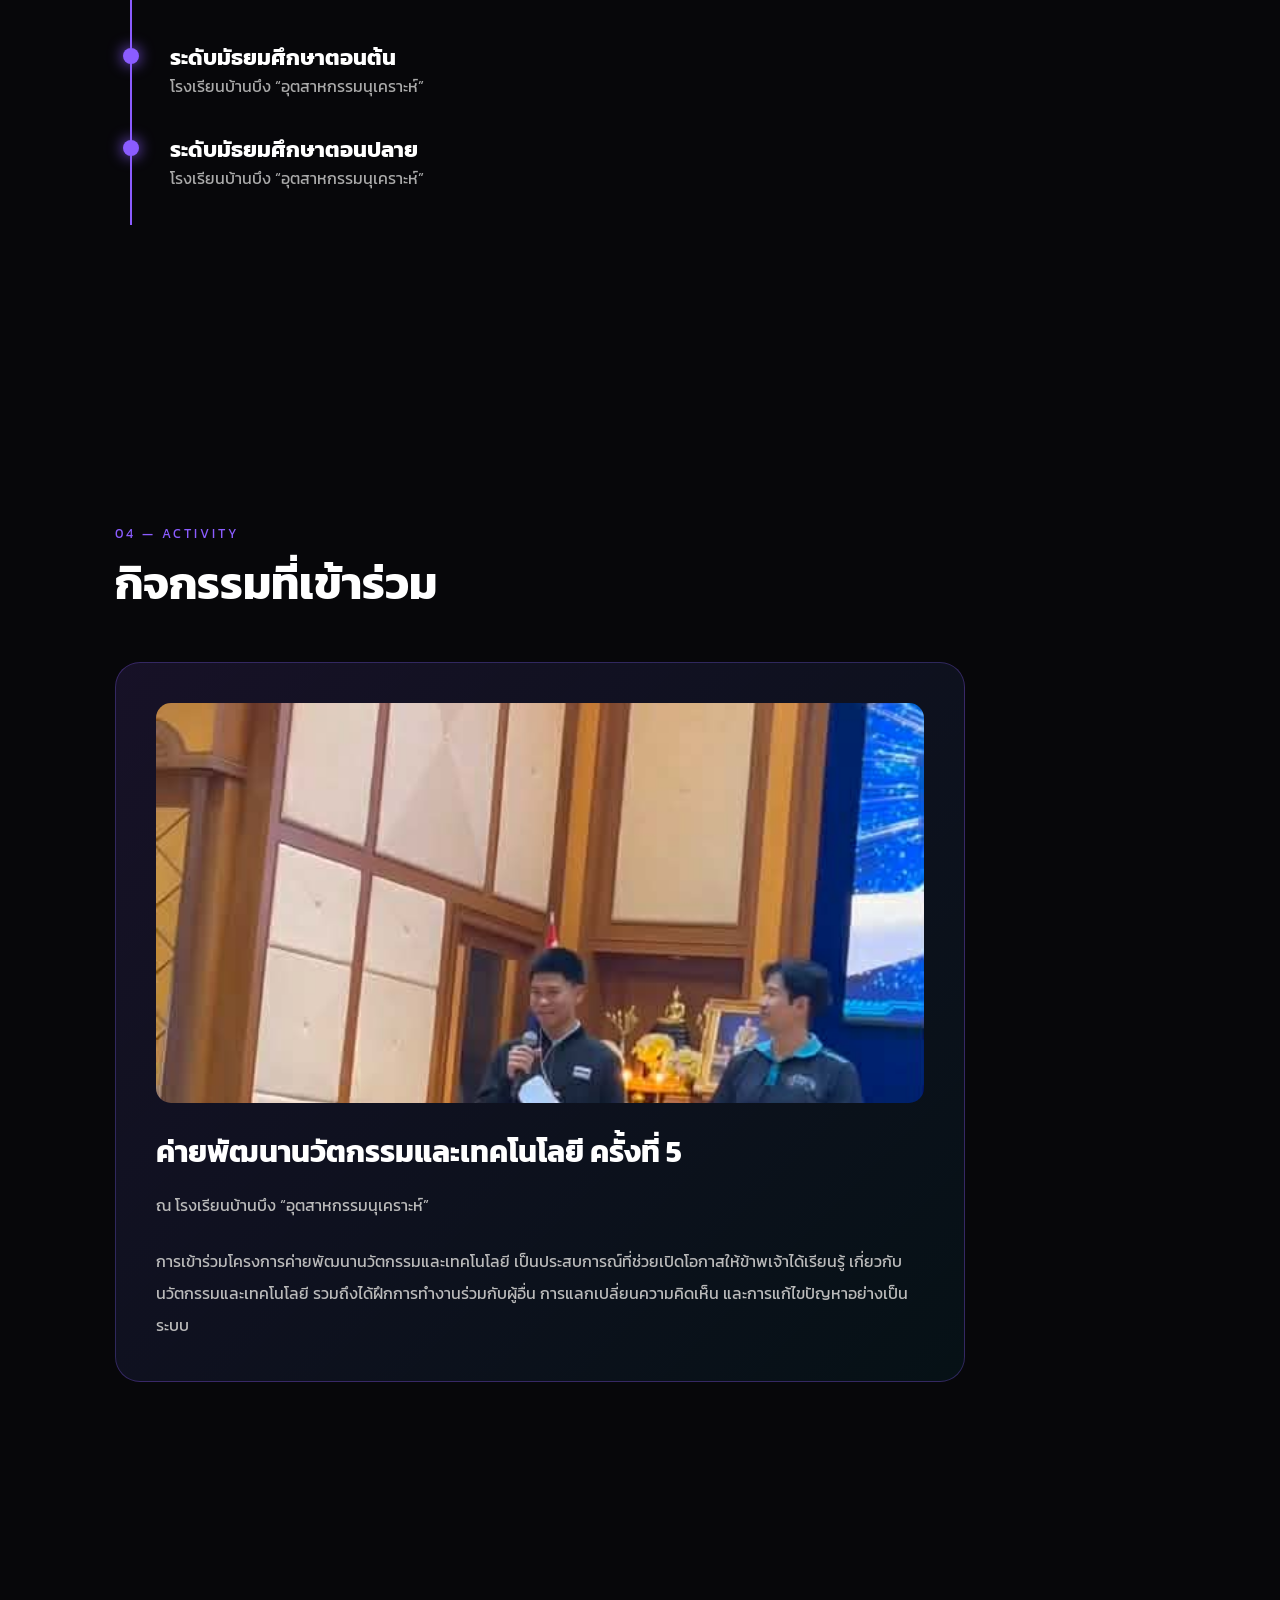
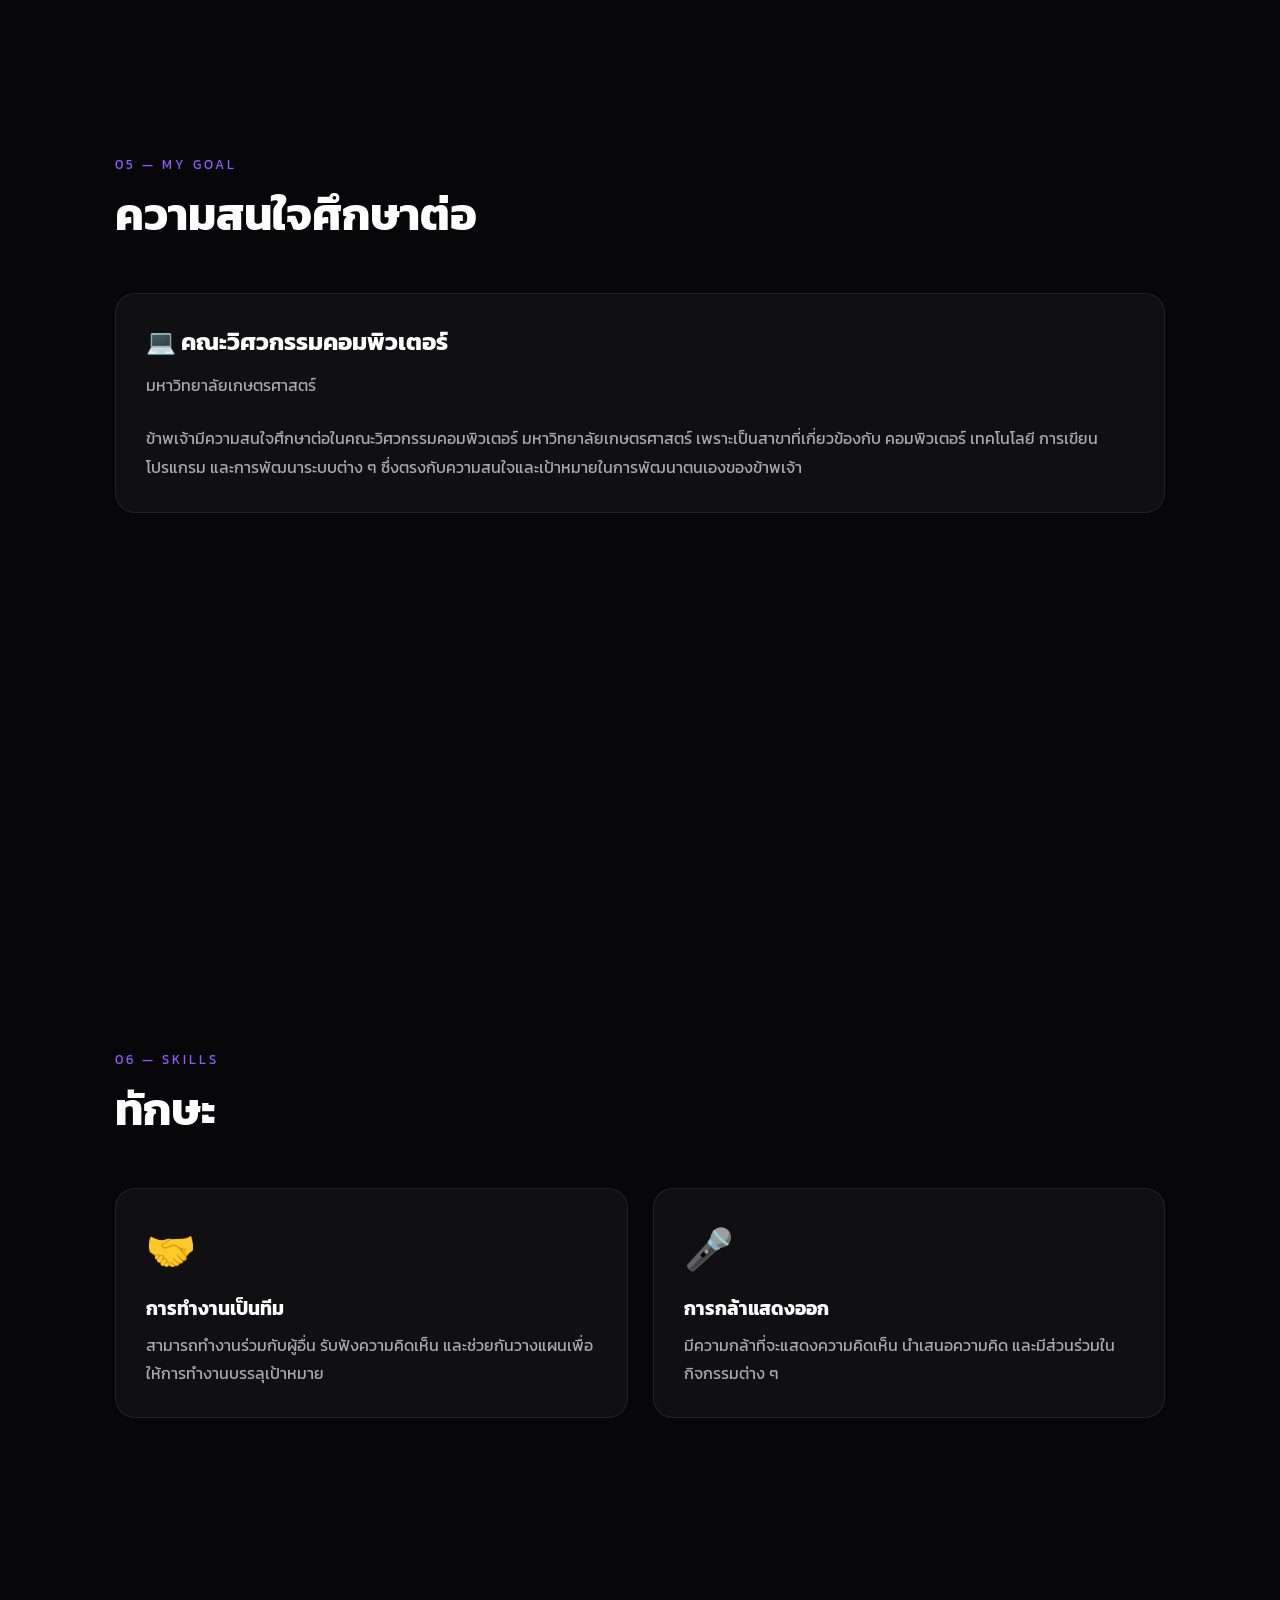
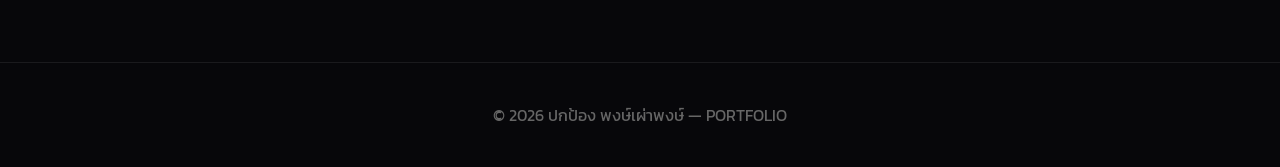
==== commit 336408bd: "Rename home.html to index.html" ====
--- a/index.html
+++ b/index.html
@@ -1,1550 +1,1305 @@
-7<!DOCTYPE html>
+<!DOCTYPE html>
+
 <html lang="th">
 
 <head>
+
   <meta charset="UTF-8">
+
   <meta name="viewport" content="width=device-width, initial-scale=1.0">
 
+
+
   <title>Portfolio | ปกป้อง พงษ์เผ่าพงษ์</title>
 
+
+
   <link rel="preconnect" href="https://fonts.googleapis.com">
+
   <link rel="preconnect" href="https://fonts.gstatic.com" crossorigin>
 
-  <link
-    href="https://fonts.googleapis.com/css2?family=Kanit:wght@300;400;500;600;700&display=swap"
-    rel="stylesheet"
-  >
+  <link href="https://fonts.googleapis.com/css2?family=Kanit:wght@300;400;500;600;700&display=swap" rel="stylesheet">
+
+
 
   <style>
 
     * {
+
       margin: 0;
+
       padding: 0;
+
       box-sizing: border-box;
-    }
-
-    html {
+
       scroll-behavior: smooth;
-    }
+
+    }
+
+
 
     body {
+
       font-family: "Kanit", sans-serif;
+
       background: #07070a;
+
       color: #fff;
+
       overflow-x: hidden;
+
+    }
+
+
+
+    /* Background */
+
+    body::before {
+
+      content: "";
+
+      position: fixed;
+
+      width: 500px;
+
+      height: 500px;
+
+      background: #6c3cff;
+
+      filter: blur(180px);
+
+      opacity: 0.18;
+
+      top: -150px;
+
+      left: -150px;
+
+      z-index: -1;
+
+    }
+
+
+
+    body::after {
+
+      content: "";
+
+      position: fixed;
+
+      width: 450px;
+
+      height: 450px;
+
+      background: #00d9ff;
+
+      filter: blur(180px);
+
+      opacity: 0.12;
+
+      right: -150px;
+
+      bottom: -150px;
+
+      z-index: -1;
+
+    }
+
+
+
+    /* Navigation */
+
+    nav {
+
+      position: fixed;
+
+      top: 0;
+
+      left: 0;
+
+      width: 100%;
+
+      padding: 18px 8%;
+
+      display: flex;
+
+      justify-content: space-between;
+
+      align-items: center;
+
+      background: rgba(7, 7, 10, 0.75);
+
+      backdrop-filter: blur(15px);
+
+      border-bottom: 1px solid rgba(255,255,255,0.08);
+
+      z-index: 1000;
+
+    }
+
+
+
+    .logo {
+
+      font-size: 24px;
+
+      font-weight: 700;
+
+      color: #fff;
+
+    }
+
+
+
+    .logo span {
+
+      color: #8b5cff;
+
+    }
+
+
+
+    nav ul {
+
+      display: flex;
+
+      list-style: none;
+
+      gap: 28px;
+
+    }
+
+
+
+    nav a {
+
+      color: #bbb;
+
+      text-decoration: none;
+
+      transition: 0.3s;
+
+    }
+
+
+
+    nav a:hover {
+
+      color: #fff;
+
+    }
+
+
+
+    /* Sections */
+
+    section {
+
       min-height: 100vh;
-    }
-
-    body::before {
+
+      padding: 120px 9% 80px;
+
+      display: flex;
+
+      flex-direction: column;
+
+      justify-content: center;
+
+    }
+
+
+
+    /* Cover */
+
+    #home {
+
+      text-align: center;
+
+      align-items: center;
+
+    }
+
+
+
+    .profile {
+
+      width: 190px;
+
+      height: 190px;
+
+      border-radius: 50%;
+
+      object-fit: cover;
+
+      border: 4px solid #8b5cff;
+
+      box-shadow: 0 0 40px rgba(139,92,255,0.5);
+
+      margin-bottom: 30px;
+
+    }
+
+
+
+    .tag {
+
+      color: #8b5cff;
+
+      letter-spacing: 4px;
+
+      font-size: 15px;
+
+      margin-bottom: 10px;
+
+    }
+
+
+
+    h1 {
+
+      font-size: clamp(45px, 8vw, 85px);
+
+      line-height: 1;
+
+      margin-bottom: 20px;
+
+    }
+
+
+
+    h1 span {
+
+      color: #8b5cff;
+
+    }
+
+
+
+    .subtitle {
+
+      color: #aaa;
+
+      font-size: 18px;
+
+      max-width: 700px;
+
+      line-height: 1.8;
+
+    }
+
+
+
+    .scroll {
+
+      margin-top: 45px;
+
+      color: #777;
+
+      animation: bounce 1.5s infinite;
+
+    }
+
+
+
+    @keyframes bounce {
+
+      0%, 100% {
+
+        transform: translateY(0);
+
+      }
+
+      50% {
+
+        transform: translateY(10px);
+
+      }
+
+    }
+
+
+
+    /* Heading */
+
+    .section-title {
+
+      margin-bottom: 45px;
+
+    }
+
+
+
+    .section-title small {
+
+      color: #8b5cff;
+
+      letter-spacing: 3px;
+
+    }
+
+
+
+    .section-title h2 {
+
+      font-size: 45px;
+
+      margin-top: 5px;
+
+    }
+
+
+
+    /* Cards */
+
+    .card-grid {
+
+      display: grid;
+
+      grid-template-columns: repeat(2, 1fr);
+
+      gap: 25px;
+
+    }
+
+
+
+    .card {
+
+      background: rgba(255,255,255,0.04);
+
+      border: 1px solid rgba(255,255,255,0.08);
+
+      border-radius: 20px;
+
+      padding: 30px;
+
+      transition: 0.4s;
+
+    }
+
+
+
+    .card:hover {
+
+      transform: translateY(-8px);
+
+      border-color: #8b5cff;
+
+      box-shadow: 0 15px 40px rgba(139,92,255,0.15);
+
+    }
+
+
+
+    .card h3 {
+
+      font-size: 24px;
+
+      margin-bottom: 12px;
+
+    }
+
+
+
+    .card p {
+
+      color: #aaa;
+
+      line-height: 1.8;
+
+    }
+
+
+
+    /* Personal Info */
+
+    .info {
+
+      display: grid;
+
+      grid-template-columns: repeat(2, 1fr);
+
+      gap: 15px;
+
+    }
+
+
+
+    .info-box {
+
+      padding: 20px;
+
+      border-left: 3px solid #8b5cff;
+
+      background: rgba(255,255,255,0.035);
+
+    }
+
+
+
+    .info-box strong {
+
+      display: block;
+
+      color: #8b5cff;
+
+      margin-bottom: 5px;
+
+    }
+
+
+
+    /* Education */
+
+    .timeline {
+
+      position: relative;
+
+      max-width: 900px;
+
+    }
+
+
+
+    .timeline::before {
+
       content: "";
-      position: fixed;
-      width: 500px;
-      height: 500px;
-      background: #6c3cff;
-      filter: blur(180px);
-      opacity: 0.18;
-      top: -150px;
-      left: -150px;
-      z-index: -1;
-      pointer-events: none;
-    }
-
-    body::after {
+
+      position: absolute;
+
+      left: 15px;
+
+      top: 0;
+
+      bottom: 0;
+
+      width: 2px;
+
+      background: #8b5cff;
+
+    }
+
+
+
+    .timeline-item {
+
+      position: relative;
+
+      padding-left: 55px;
+
+      margin-bottom: 35px;
+
+    }
+
+
+
+    .timeline-item::before {
+
       content: "";
-      position: fixed;
-      width: 450px;
-      height: 450px;
-      background: #00d9ff;
-      filter: blur(180px);
-      opacity: 0.12;
-      right: -150px;
-      bottom: -150px;
-      z-index: -1;
-      pointer-events: none;
-    }
-
-    /* ================= NAVBAR ================= */
-
-    nav {
-      position: fixed;
-      top: 0;
-      left: 0;
+
+      position: absolute;
+
+      left: 8px;
+
+      top: 7px;
+
+      width: 16px;
+
+      height: 16px;
+
+      background: #8b5cff;
+
+      border-radius: 50%;
+
+      box-shadow: 0 0 15px #8b5cff;
+
+    }
+
+
+
+    .timeline-item h3 {
+
+      font-size: 22px;
+
+    }
+
+
+
+    .timeline-item p {
+
+      color: #aaa;
+
+    }
+
+
+
+    /* Activity */
+
+    .activity {
+
+      max-width: 850px;
+
+      padding: 40px;
+
+      background: linear-gradient(
+
+        135deg,
+
+        rgba(139,92,255,0.12),
+
+        rgba(0,217,255,0.05)
+
+      );
+
+      border: 1px solid rgba(139,92,255,0.3);
+
+      border-radius: 25px;
+
+    }
+
+
+
+    /* เพิ่มสไตล์รูปภาพกิจกรรมที่ขาดไป */
+
+    .activity-img {
+
       width: 100%;
-      padding: 16px 6%;
-
-      display: flex;
-      justify-content: space-between;
-      align-items: center;
-
-      background: rgba(7, 7, 10, 0.82);
-      backdrop-filter: blur(15px);
-
-      border-bottom: 1px solid rgba(255,255,255,0.08);
-
-      z-index: 1000;
-    }
-
-    /* แก้ PO. เป็น แฟ้มสะสมผลงาน */
-
-    .logo {
-      font-size: 21px;
-      font-weight: 600;
-      color: #fff;
-      white-space: nowrap;
-    }
-
-    .logo span {
-      color: #8b5cff;
-    }
-
-    nav ul {
-      display: flex;
-      list-style: none;
-      gap: 22px;
-    }
-
-    nav a {
+
+      max-height: 400px;
+
+      object-fit: cover;
+
+      border-radius: 15px;
+
+      margin-bottom: 20px;
+
+    }
+
+
+
+    .activity h3 {
+
+      font-size: 30px;
+
+      margin-bottom: 15px;
+
+    }
+
+
+
+    .activity p {
+
+      color: #bbb;
+
+      line-height: 2;
+
+    }
+
+
+
+    /* Skills */
+
+    .skills {
+
+      display: grid;
+
+      grid-template-columns: repeat(2, 1fr);
+
+      gap: 25px;
+
+    }
+
+
+
+    .skill {
+
+      padding: 30px;
+
+      border-radius: 20px;
+
+      background: rgba(255,255,255,0.04);
+
+      border: 1px solid rgba(255,255,255,0.08);
+
+      transition: 0.3s;
+
+    }
+
+
+
+    .skill:hover {
+
+      transform: scale(1.02);
+
+      border-color: #8b5cff;
+
+    }
+
+
+
+    .skill-icon {
+
+      font-size: 40px;
+
+      margin-bottom: 15px;
+
+    }
+
+
+
+    .skill h3 {
+
+      margin-bottom: 10px;
+
+    }
+
+
+
+    .skill p {
+
       color: #aaa;
-      text-decoration: none;
-      transition: 0.3s;
-      cursor: pointer;
-      white-space: nowrap;
-    }
-
-    nav a:hover,
-    nav a.active {
-      color: #8b5cff;
-    }
-
-    /* ================= PAGE ================= */
-
-    .page {
-      display: none;
-      min-height: 100vh;
-      padding: 140px 9% 90px;
-      max-width: 1250px;
-      margin: auto;
-      animation: pageIn 0.35s ease;
-    }
-
-    .page.active {
-      display: flex;
-      flex-direction: column;
-      justify-content: center;
-    }
-
-    @keyframes pageIn {
-      from {
-        opacity: 0;
-        transform: translateY(15px);
+
+      line-height: 1.7;
+
+    }
+
+
+
+    /* Footer */
+
+    footer {
+
+      text-align: center;
+
+      padding: 40px;
+
+      color: #666;
+
+      border-top: 1px solid rgba(255,255,255,0.08);
+
+    }
+
+
+
+    /* Mobile */
+
+    @media (max-width: 768px) {
+
+
+
+      nav {
+
+        padding: 15px 5%;
+
       }
 
-      to {
-        opacity: 1;
-        transform: translateY(0);
+
+
+      nav ul {
+
+        gap: 12px;
+
+        font-size: 12px;
+
       }
-    }
-
-    /* ================= HOME ================= */
-
-    #home {
-      text-align: center;
-      align-items: center;
-    }
-
-    .profile {
-      width: 190px;
-      height: 190px;
-      border-radius: 50%;
-      object-fit: cover;
-      border: 4px solid #8b5cff;
-      box-shadow: 0 0 40px rgba(139,92,255,0.5);
-      margin-bottom: 30px;
-    }
-
-    .tag {
-      color: #8b5cff;
-      letter-spacing: 4px;
-      font-size: 15px;
-      margin-bottom: 10px;
-    }
-
-    h1 {
-      font-size: clamp(45px, 8vw, 85px);
-      line-height: 1;
-      margin-bottom: 20px;
-    }
-
-    h1 span {
-      color: #8b5cff;
-    }
-
-    .subtitle {
-      color: #aaa;
-      font-size: 18px;
-      max-width: 700px;
-      line-height: 1.8;
-    }
-
-    .button {
-      display: inline-block;
-      margin-top: 35px;
-      padding: 13px 30px;
-      border-radius: 30px;
-
-      background: linear-gradient(
-        135deg,
-        #8b5cff,
-        #5c35d6
-      );
-
-      color: white;
-      text-decoration: none;
-
-      box-shadow: 0 10px 30px rgba(139,92,255,0.3);
-      transition: 0.3s;
-    }
-
-    .button:hover {
-      transform: translateY(-5px);
-      box-shadow: 0 15px 40px rgba(139,92,255,0.5);
-    }
-
-    /* ================= SECTION TITLE ================= */
-
-    .section-title {
-      margin-bottom: 45px;
-    }
-
-    .section-title small {
-      color: #8b5cff;
-      letter-spacing: 3px;
-    }
-
-    .section-title h2 {
-      font-size: 45px;
-      margin-top: 5px;
-    }
-
-    /* ================= CARD ================= */
-
-    .card {
-      background: rgba(255,255,255,0.04);
-      border: 1px solid rgba(255,255,255,0.08);
-      border-radius: 20px;
-      padding: 35px;
-      transition: 0.4s;
-    }
-
-    .card:hover {
-      transform: translateY(-5px);
-      border-color: #8b5cff;
-      box-shadow: 0 15px 40px rgba(139,92,255,0.15);
-    }
-
-    .card h3 {
-      font-size: 28px;
-      margin-bottom: 12px;
-    }
-
-    .card p {
-      color: #aaa;
-      line-height: 1.9;
-    }
-
-    .purple {
-      color: #8b5cff;
-    }
-
-    /* ================= ABOUT ================= */
-
-    .info {
-      display: grid;
-      grid-template-columns: repeat(2, 1fr);
-      gap: 15px;
-    }
-
-    .info-box {
-      padding: 22px;
-      border-left: 3px solid #8b5cff;
-      background: rgba(255,255,255,0.035);
-      transition: 0.3s;
-    }
-
-    .info-box:hover {
-      transform: translateX(5px);
-      background: rgba(139,92,255,0.08);
-    }
-
-    .info-box strong {
-      display: block;
-      color: #8b5cff;
-      margin-bottom: 5px;
-    }
-
-    /* ================= EDUCATION ================= */
-
-    .timeline {
-      position: relative;
-      max-width: 900px;
-    }
-
-    .timeline::before {
-      content: "";
-      position: absolute;
-      left: 15px;
-      top: 0;
-      bottom: 0;
-      width: 2px;
-      background: #8b5cff;
-    }
-
-    .timeline-item {
-      position: relative;
-      padding-left: 55px;
-      margin-bottom: 45px;
-    }
-
-    .timeline-item::before {
-      content: "";
-      position: absolute;
-      left: 8px;
-      top: 22px;
-
-      width: 16px;
-      height: 16px;
-
-      background: #8b5cff;
-      border-radius: 50%;
-
-      box-shadow: 0 0 15px #8b5cff;
-    }
-
-    .education-school {
-      display: flex;
-      align-items: center;
-      gap: 18px;
-    }
-
-    .education-school img {
-      width: 70px;
-      height: 70px;
-
-      object-fit: contain;
-
-      padding: 7px;
-
-      background: rgba(255,255,255,0.06);
-
-      border-radius: 14px;
-
-      border: 1px solid rgba(255,255,255,0.1);
-
-      flex-shrink: 0;
-
-      transition: 0.3s;
-    }
-
-    .timeline-item:hover .education-school img {
-      border-color: #8b5cff;
-      box-shadow: 0 0 20px rgba(139,92,255,0.25);
-    }
-
-    .education-school h3 {
-      font-size: 24px;
-      margin-bottom: 5px;
-    }
-
-    .education-school p {
-      color: #aaa;
-    }
-
-    /* ================= SOP ================= */
-
-    .sop-card {
-      max-width: 1000px;
-      margin: 0 auto;
-      width: 100%;
-    }
-
-    .sop-card h3 {
-      color: #fff;
-      font-size: 30px;
-      margin-bottom: 25px;
-    }
-
-    .sop-card p {
-      color: #bbb;
-      font-size: 17px;
-      line-height: 2.1;
-      margin-bottom: 22px;
-      text-align: justify;
-    }
-
-    .sop-highlight {
-      margin-top: 35px;
-      padding: 25px;
-      border-radius: 18px;
-
-      background: linear-gradient(
-        135deg,
-        rgba(139,92,255,0.15),
-        rgba(0,217,255,0.06)
-      );
-
-      border: 1px solid rgba(139,92,255,0.35);
-
-      text-align: center;
-    }
-
-    .sop-highlight span {
-      display: block;
-      color: #8b5cff;
-      font-size: 13px;
-      letter-spacing: 4px;
-      margin-bottom: 8px;
-    }
-
-    .sop-highlight strong {
-      font-size: 24px;
-
-      background: linear-gradient(
-        90deg,
-        #8b5cff,
-        #00d9ff
-      );
-
-      -webkit-background-clip: text;
-      -webkit-text-fill-color: transparent;
-    }
-
-    /* ================= ACTIVITY ================= */
-
-    .activity {
-      width: 100%;
-      padding: 35px;
-
-      background: linear-gradient(
-        135deg,
-        rgba(139,92,255,0.12),
-        rgba(0,217,255,0.05)
-      );
-
-      border: 1px solid rgba(139,92,255,0.3);
-      border-radius: 25px;
-    }
-
-    .activity h3 {
-      font-size: 30px;
-      margin-bottom: 15px;
-    }
-
-    .activity p {
-      color: #bbb;
-      line-height: 2;
-    }
-
-    .activity-images {
-      display: grid;
-      grid-template-columns: repeat(2, 1fr);
-      gap: 25px;
-      margin-bottom: 30px;
-    }
-
-    .image-box {
-      background: rgba(0,0,0,0.25);
-
-      border: 1px solid rgba(255,255,255,0.1);
-
-      border-radius: 18px;
-
-      padding: 15px;
-
-      overflow: hidden;
-
-      transition: 0.3s;
-    }
-
-    .image-box:hover {
-      border-color: #8b5cff;
-
-      box-shadow:
-        0 15px 40px rgba(139,92,255,0.2);
-
-      transform: translateY(-5px);
-    }
-
-    .image-box h4 {
-      color: #8b5cff;
-      font-size: 18px;
-      margin-bottom: 12px;
-      text-align: center;
-    }
-
-    .activity-img,
-    .certificate-img {
-      display: block;
-
-      width: 100%;
-
-      height: 400px;
-
-      object-fit: contain;
-
-      border-radius: 12px;
-
-      background: #050507;
-
-      cursor: zoom-in;
-
-      transition: 0.3s;
-    }
-
-    .activity-img:hover,
-    .certificate-img:hover {
-      transform: scale(1.02);
-    }
-
-    /* ================= UNIVERSITY ================= */
-
-    .university-box {
-      display: flex;
-      align-items: center;
-      gap: 25px;
-
-      margin-bottom: 25px;
-
-      padding: 20px;
-
-      border-radius: 18px;
-
-      background: rgba(255,255,255,0.035);
-
-      border: 1px solid rgba(255,255,255,0.08);
-    }
-
-    .university-logo {
-      width: 100px;
-      height: 100px;
-
-      object-fit: contain;
-
-      flex-shrink: 0;
-
-      padding: 10px;
-
-      background: #fff;
-
-      border-radius: 18px;
-    }
-
-    .university-box h3 {
-      margin-bottom: 5px;
-    }
-
-    .university-box p {
-      color: #aaa;
-    }
-
-    /* ================= SKILLS ================= */
-
-    .skills {
-      display: grid;
-      grid-template-columns: repeat(2, 1fr);
-      gap: 25px;
-    }
-
-    .skill {
-      padding: 30px;
-
-      border-radius: 20px;
-
-      background: rgba(255,255,255,0.04);
-
-      border: 1px solid rgba(255,255,255,0.08);
-
-      transition: 0.3s;
-    }
-
-    .skill:hover {
-      transform: translateY(-8px);
-
-      border-color: #8b5cff;
-
-      box-shadow:
-        0 15px 40px rgba(139,92,255,0.15);
-    }
-
-    .skill-icon {
-      font-size: 40px;
-      margin-bottom: 15px;
-    }
-
-    .skill h3 {
-      margin-bottom: 10px;
-      font-size: 24px;
-    }
-
-    .skill p {
-      color: #aaa;
-      line-height: 1.7;
-    }
-
-    /* ================= LIGHTBOX ================= */
-
-    .lightbox {
-      display: none;
-
-      position: fixed;
-
-      z-index: 9999;
-
-      left: 0;
-      top: 0;
-
-      width: 100%;
-      height: 100%;
-
-      background: rgba(0,0,0,0.92);
-
-      justify-content: center;
-      align-items: center;
-
-      padding: 30px;
-    }
-
-    .lightbox.show {
-      display: flex;
-    }
-
-    .lightbox img {
-      max-width: 95%;
-      max-height: 90vh;
-
-      object-fit: contain;
-
-      border-radius: 10px;
-
-      box-shadow:
-        0 0 50px rgba(139,92,255,0.3);
-    }
-
-    .close-lightbox {
-      position: absolute;
-
-      top: 20px;
-      right: 35px;
-
-      font-size: 45px;
-
-      color: white;
-
-      cursor: pointer;
-
-      line-height: 1;
-
-      transition: 0.3s;
-    }
-
-    .close-lightbox:hover {
-      color: #8b5cff;
-    }
-
-    /* ================= FOOTER ================= */
-
-    footer {
-      text-align: center;
-
-      padding: 40px;
-
-      color: #666;
-
-      border-top:
-        1px solid rgba(255,255,255,0.08);
-    }
-
-    /* ================= MOBILE ================= */
-
-    @media (max-width: 768px) {
-
-      nav {
-        padding: 14px 5%;
+
+
+
+      section {
+
+        padding: 110px 6% 70px;
+
       }
 
-      .logo {
-        font-size: 16px;
+
+
+      .card-grid,
+
+      .info,
+
+      .skills {
+
+        grid-template-columns: 1fr;
+
       }
 
-      nav ul {
-        gap: 8px;
-        font-size: 10px;
-        flex-wrap: wrap;
-        justify-content: flex-end;
+
+
+      .profile {
+
+        width: 150px;
+
+        height: 150px;
+
       }
 
-      .page {
-        padding: 120px 6% 70px;
+
+
+      .section-title h2 {
+
+        font-size: 35px;
+
       }
 
-      .info,
-      .skills,
-      .activity-images {
-        grid-template-columns: 1fr;
+
+
+      .activity {
+
+        padding: 25px;
+
       }
 
-      .profile {
-        width: 150px;
-        height: 150px;
+
+
+      h1 {
+
+        font-size: 50px;
+
       }
 
-      .section-title h2 {
-        font-size: 35px;
-      }
-
-      .activity,
-      .card {
-        padding: 25px;
-      }
-
-      h1 {
-        font-size: 50px;
-      }
-
-      .activity h3 {
-        font-size: 24px;
-      }
-
-      .activity-img,
-      .certificate-img {
-        height: auto;
-        max-height: 500px;
-        object-fit: contain;
-      }
-
-      .sop-card p {
-        font-size: 15px;
-        line-height: 1.9;
-        text-align: left;
-      }
-
-      .sop-card h3 {
-        font-size: 23px;
-      }
-
-      .sop-highlight strong {
-        font-size: 18px;
-      }
-
-      .university-box {
-        align-items: flex-start;
-        gap: 15px;
-        padding: 15px;
-      }
-
-      .university-logo {
-        width: 75px;
-        height: 75px;
-      }
-
-      .education-school {
-        gap: 12px;
-      }
-
-      .education-school img {
-        width: 60px;
-        height: 60px;
-      }
-
-      .education-school h3 {
-        font-size: 19px;
-      }
-
-      .lightbox {
-        padding: 15px;
-      }
-
-      .lightbox img {
-        max-width: 100%;
-        max-height: 85vh;
-      }
-
-      .close-lightbox {
-        top: 15px;
-        right: 20px;
-        font-size: 38px;
-      }
     }
 
   </style>
+
 </head>
 
+
+
 <body>
 
-<!-- ================= NAVBAR ================= -->
-
-<nav>
-
-  <div class="logo">
-    แฟ้มสะสมผลงาน
-  </div>
-
-  <ul>
-
-    <li>
-      <a href="#home" data-page="home">หน้าแรก</a>
-    </li>
-
-    <li>
-      <a href="#about" data-page="about">ประวัติ</a>
-    </li>
-
-    <li>
-      <a href="#preface" data-page="preface">คำนำ</a>
-    </li>
-
-    <li>
-      <a href="#sop" data-page="sop">SOP</a>
-    </li>
-
-    <li>
-      <a href="#education" data-page="education">การศึกษา</a>
-    </li>
-
-    <li>
-      <a href="#activity" data-page="activity">กิจกรรม</a>
-    </li>
-
-    <li>
-      <a href="#future" data-page="future">เป้าหมาย</a>
-    </li>
-
-    <li>
-      <a href="#skills" data-page="skills">ทักษะ</a>
-    </li>
-
-  </ul>
-
-</nav>
-
-
-<!-- ================= HOME ================= -->
-
-<section id="home" class="page">
-
-  <img
-    src="profile.jpeg"
-    alt="รูปโปรไฟล์"
-    class="profile"
-  >
-
-  <div class="tag">
-    PORTFOLIO 2026
-  </div>
-
-  <h1>
-    นายปกป้อง<br>
-    <span>พงษ์เผ่าพงษ์</span>
-  </h1>
-
-  <p class="subtitle">
-
-    นักเรียนชั้นมัธยมศึกษาปีที่ 6<br>
-
-    สายการเรียน วิทยาศาสตร์–คณิตศาสตร์
-    (เตรียมวิศวะคอมพิวเตอร์)<br>
-
-    โรงเรียนบ้านบึง “อุตสาหกรรมนุเคราะห์”
-
-  </p>
-
-  <a
-    href="#about"
-    data-page="about"
-    class="button"
-  >
-    เข้าสู่ Portfolio →
-  </a>
-
-</section>
-
-
-<!-- ================= ABOUT ================= -->
-
-<section id="about" class="page">
-
-  <div class="section-title">
-
-    <small>
-      01 — ABOUT ME
-    </small>
-
-    <h2>
-      ประวัติส่วนตัว
-    </h2>
-
-  </div>
-
-  <div class="info">
-
-    <div class="info-box">
-      <strong>ชื่อ</strong>
-      นายปกป้อง พงษ์เผ่าพงษ์
+
+
+  <!-- NAVBAR -->
+
+  <nav>
+
+    <div class="logo">PO<span>.</span></div>
+
+
+
+    <ul>
+
+      <li><a href="#home">หน้าแรก</a></li>
+
+      <li><a href="#about">ประวัติ</a></li>
+
+      <li><a href="#preface">คำนำ</a></li>
+
+      <li><a href="#education">การศึกษา</a></li>
+
+      <li><a href="#activity">กิจกรรม</a></li>
+
+      <li><a href="#future">เป้าหมาย</a></li>
+
+      <li><a href="#skills">ทักษะ</a></li>
+
+    </ul>
+
+  </nav>
+
+
+
+
+
+  <!-- COVER -->
+
+  <section id="home">
+
+
+
+    <img src="profile.jpeg"
+
+         alt="รูปโปรไฟล์"
+
+         class="profile">
+
+
+
+    <div class="tag">PORTFOLIO 2026</div>
+
+
+
+    <h1>
+
+      นายปกป้อง<br>
+
+      <span>พงษ์เผ่าพงษ์</span>
+
+    </h1>
+
+
+
+    <p class="subtitle">
+
+      นักเรียนชั้นมัธยมศึกษาปีที่ 6<br>
+
+      สายการเรียน วิทยาศาสตร์–คณิตศาสตร์
+
+      (เตรียมวิศวะคอมพิวเตอร์)<br>
+
+      โรงเรียนบ้านบึง “อุตสาหกรรมนุเคราะห์”
+
+    </p>
+
+
+
+    <div class="scroll">
+
+      ↓ SCROLL DOWN
+
     </div>
 
-    <div class="info-box">
-      <strong>ชื่อเล่น</strong>
-      ปอ
+
+
+  </section>
+
+
+
+
+
+  <!-- ABOUT -->
+
+  <section id="about">
+
+
+
+    <div class="section-title">
+
+      <small>01 — ABOUT ME</small>
+
+      <h2>ประวัติส่วนตัว</h2>
+
     </div>
 
-    <div class="info-box">
-      <strong>วัน / เดือน / ปีเกิด</strong>
-      2 / 12 / 2551
+
+
+    <div class="info">
+
+
+
+      <div class="info-box">
+
+        <strong>ชื่อ</strong>
+
+        นายปกป้อง พงษ์เผ่าพงษ์
+
+      </div>
+
+
+
+      <div class="info-box">
+
+        <strong>ชื่อเล่น</strong>
+
+        ปอ
+
+      </div>
+
+
+
+      <div class="info-box">
+
+        <strong>วัน / เดือน / ปีเกิด</strong>
+
+        2 / 12 / 2551
+
+      </div>
+
+
+
+      <div class="info-box">
+
+        <strong>หมู่เลือด</strong>
+
+        -
+
+      </div>
+
+
+
+      <div class="info-box">
+
+        <strong>สัญชาติ</strong>
+
+        ไทย
+
+      </div>
+
+
+
+      <div class="info-box">
+
+        <strong>งานอดิเรก</strong>
+
+        ดูการ์ตูน • อ่านการ์ตูน • เล่นเกม
+
+      </div>
+
+
+
     </div>
 
-    <div class="info-box">
-      <strong>หมู่เลือด</strong>
-      -
+
+
+  </section>
+
+
+
+
+
+  <!-- PREFACE -->
+
+  <section id="preface">
+
+
+
+    <div class="section-title">
+
+      <small>02 — PREFACE</small>
+
+      <h2>คำนำ</h2>
+
     </div>
 
-    <div class="info-box">
-      <strong>สัญชาติ</strong>
-      ไทย
+
+
+    <div class="card">
+
+      <p>
+
+        แฟ้มสะสมผลงาน (Portfolio) เล่มนี้จัดทำขึ้นเพื่อรวบรวม
+
+        ประวัติส่วนตัว ประวัติการศึกษา กิจกรรมที่เข้าร่วม
+
+        ความสนใจ และทักษะต่าง ๆ ของข้าพเจ้า
+
+        เพื่อแสดงให้เห็นถึงความรู้ ความสามารถ ความสนใจ
+
+        และประสบการณ์ที่ได้สั่งสมมาตลอดช่วงเวลาของการศึกษา
+
+      </p>
+
+
+
+      <br>
+
+
+
+      <p>
+
+        ข้าพเจ้ามีความสนใจในด้าน
+
+        <strong style="color:#8b5cff;">คอมพิวเตอร์และเทคโนโลยี</strong>
+
+        เนื่องจากคอมพิวเตอร์เป็นส่วนสำคัญในการพัฒนาสังคม
+
+        และการดำเนินชีวิตในปัจจุบัน อีกทั้งยังเป็นศาสตร์ที่เปิดโอกาส
+
+        ให้เราได้คิดสร้างสรรค์สิ่งใหม่ ๆ แก้ไขปัญหา
+
+        และพัฒนานวัตกรรมที่สามารถนำไปใช้ประโยชน์ได้จริง
+
+      </p>
+
+
+
+      <br>
+
+
+
+      <p>
+
+        ข้าพเจ้าหวังว่าแฟ้มสะสมผลงานเล่มนี้จะสะท้อนให้เห็นถึง
+
+        ความตั้งใจ ความสนใจ และความมุ่งมั่นในการเรียนรู้ด้านคอมพิวเตอร์
+
+        รวมถึงเป็นส่วนหนึ่งที่แสดงถึงความพร้อมในการศึกษาต่อ
+
+        ในระดับอุดมศึกษาต่อไป
+
+      </p>
+
     </div>
 
-    <div class="info-box">
-      <strong>งานอดิเรก</strong>
-      ดูการ์ตูน • อ่านการ์ตูน • เล่นเกม
+
+
+  </section>
+
+
+
+
+
+  <!-- EDUCATION -->
+
+  <section id="education">
+
+
+
+    <div class="section-title">
+
+      <small>03 — EDUCATION</small>
+
+      <h2>ประวัติการศึกษา</h2>
+
     </div>
 
-  </div>
-
-</section>
-
-
-<!-- ================= PREFACE ================= -->
-
-<section id="preface" class="page">
-
-  <div class="section-title">
-
-    <small>
-      02 — PREFACE
-    </small>
-
-    <h2>
-      คำนำ
-    </h2>
-
-  </div>
-
-  <div class="card">
-
-    <p>
-      แฟ้มสะสมผลงาน (Portfolio) เล่มนี้จัดทำขึ้นเพื่อรวบรวม
-      ประวัติส่วนตัว ประวัติการศึกษา กิจกรรมที่เข้าร่วม
-      ความสนใจ และทักษะต่าง ๆ ของข้าพเจ้า
-      เพื่อแสดงให้เห็นถึงความรู้ ความสามารถ ความสนใจ
-      และประสบการณ์ที่ได้สั่งสมมาตลอดช่วงเวลาของการศึกษา
-    </p>
-
-    <br>
-
-    <p>
-      ข้าพเจ้ามีความสนใจในด้าน
-      <strong class="purple">
-        คอมพิวเตอร์และเทคโนโลยี
-      </strong>
-      เนื่องจากคอมพิวเตอร์เป็นส่วนสำคัญในการพัฒนาสังคม
-      และการดำเนินชีวิตในปัจจุบัน อีกทั้งยังเป็นศาสตร์ที่เปิดโอกาส
-      ให้เราได้คิดสร้างสรรค์สิ่งใหม่ ๆ แก้ไขปัญหา
-      และพัฒนานวัตกรรมที่สามารถนำไปใช้ประโยชน์ได้จริง
-    </p>
-
-    <br>
-
-    <p>
-      ข้าพเจ้าหวังว่าแฟ้มสะสมผลงานเล่มนี้จะสะท้อนให้เห็นถึง
-      ความตั้งใจ ความสนใจ และความมุ่งมั่นในการเรียนรู้ด้านคอมพิวเตอร์
-      รวมถึงเป็นส่วนหนึ่งที่แสดงถึงความพร้อมในการศึกษาต่อ
-      ในระดับอุดมศึกษาต่อไป
-    </p>
-
-  </div>
-
-</section>
-
-
-<!-- ================= SOP ================= -->
-
-<section id="sop" class="page">
-
-  <div class="section-title">
-
-    <small>
-      03 — STATEMENT OF PURPOSE
-    </small>
-
-    <h2>
-      SOP
-    </h2>
-
-  </div>
-
-  <div class="card sop-card">
-
-    <h3>
-      เหตุผลและแรงบันดาลใจในการศึกษาต่อ
-    </h3>
-
-    <p>
-      ข้าพเจ้ามีความสนใจในด้านคอมพิวเตอร์และเทคโนโลยี
-      เนื่องจากเป็นศาสตร์ที่มีบทบาทสำคัญต่อการดำเนินชีวิต
-      และการพัฒนาสังคมในปัจจุบัน ข้าพเจ้าสนใจการทำงาน
-      ของคอมพิวเตอร์ การเขียนโปรแกรม และการสร้างสิ่งต่าง ๆ
-      ที่สามารถนำเทคโนโลยีมาใช้เพื่อแก้ไขปัญหา
-      และสร้างประโยชน์ให้กับผู้อื่น
-    </p>
-
-    <p>
-      ในช่วงมัธยมศึกษาตอนปลาย ข้าพเจ้าได้เลือกเรียน
-      สายวิทยาศาสตร์–คณิตศาสตร์ (เตรียมวิศวะคอมพิวเตอร์)
-      ซึ่งช่วยให้ข้าพเจ้าได้พัฒนาทักษะด้านการคิดวิเคราะห์
-      การแก้ปัญหา และการเรียนรู้ทางด้านวิทยาศาสตร์
-      และคณิตศาสตร์ อันเป็นพื้นฐานสำคัญสำหรับการศึกษา
-      ด้านวิศวกรรมคอมพิวเตอร์
-    </p>
-
-    <p>
-      นอกจากนี้ ข้าพเจ้ายังมีโอกาสเข้าร่วม
-      <strong class="purple">
-        ค่ายพัฒนานวัตกรรมและเทคโนโลยี ครั้งที่ 5
-      </strong>
-      ณ โรงเรียนบ้านบึง “อุตสาหกรรมนุเคราะห์”
-      ประสบการณ์จากกิจกรรมครั้งนี้ทำให้ข้าพเจ้าได้เรียนรู้
-      เกี่ยวกับนวัตกรรมและเทคโนโลยี รวมถึงได้ฝึกการทำงานเป็นทีม
-      การแลกเปลี่ยนความคิดเห็น และการแก้ไขปัญหาอย่างเป็นระบบ
-    </p>
-
-    <p>
-      ข้าพเจ้าจึงมีความตั้งใจที่จะศึกษาต่อใน
-      <strong class="purple">
-        คณะวิศวกรรมคอมพิวเตอร์ มหาวิทยาลัยเกษตรศาสตร์
-      </strong>
-      เพราะต้องการศึกษาความรู้เกี่ยวกับคอมพิวเตอร์
-      การเขียนโปรแกรม การออกแบบและพัฒนาระบบ
-      รวมถึงเทคโนโลยีต่าง ๆ ที่สามารถนำไปประยุกต์ใช้
-      ในการแก้ไขปัญหาในชีวิตจริง
-    </p>
-
-    <p>
-      ในอนาคต ข้าพเจ้าตั้งใจที่จะพัฒนาความรู้
-      และทักษะด้านคอมพิวเตอร์อย่างต่อเนื่อง
-      พร้อมทั้งเรียนรู้เทคโนโลยีใหม่ ๆ อยู่เสมอ
-      เพื่อเตรียมความพร้อมสำหรับการทำงานในสายอาชีพ
-      ด้านเทคโนโลยี และนำความรู้ที่ได้รับไปสร้างสรรค์
-      ผลงานหรือนวัตกรรมที่เป็นประโยชน์ต่อสังคมต่อไป
-    </p>
-
-    <div class="sop-highlight">
-
-      <span>
-        MY PASSION
-      </span>
-
-      <strong>
-        Computer • Technology • Innovation
-      </strong>
+
+
+    <div class="timeline">
+
+
+
+      <div class="timeline-item">
+
+        <h3>ระดับอนุบาล</h3>
+
+        <p>โรงเรียนบ้านเขาดิน</p>
+
+      </div>
+
+
+
+      <div class="timeline-item">
+
+        <h3>ระดับประถมศึกษา</h3>
+
+        <p>โรงเรียนบ้านเขาดิน</p>
+
+      </div>
+
+
+
+      <div class="timeline-item">
+
+        <h3>ระดับมัธยมศึกษาตอนต้น</h3>
+
+        <p>โรงเรียนบ้านบึง “อุตสาหกรรมนุเคราะห์”</p>
+
+      </div>
+
+
+
+      <div class="timeline-item">
+
+        <h3>ระดับมัธยมศึกษาตอนปลาย</h3>
+
+        <p>โรงเรียนบ้านบึง “อุตสาหกรรมนุเคราะห์”</p>
+
+      </div>
+
+
 
     </div>
 
-  </div>
-
-</section>
-
-
-<!-- ================= EDUCATION ================= -->
-
-<section id="education" class="page">
-
-  <div class="section-title">
-
-    <small>
-      04 — EDUCATION
-    </small>
-
-    <h2>
-      ประวัติการศึกษา
-    </h2>
-
-  </div>
-
-  <div class="timeline">
-
-    <div class="timeline-item">
-
-      <div class="education-school">
-
-        <img
-          src="bankaodin.png"
-          alt="โลโก้โรงเรียนบ้านเขาดิน"
-        >
-
-        <div>
-
-          <h3>
-            ระดับอนุบาล
-          </h3>
-
-          <p>
-            โรงเรียนบ้านเขาดิน
-          </p>
-
-        </div>
+
+
+  </section>
+
+
+
+
+
+  <!-- ACTIVITY -->
+
+  <section id="activity">
+
+
+
+    <div class="section-title">
+
+      <small>04 — ACTIVITY</small>
+
+      <h2>กิจกรรมที่เข้าร่วม</h2>
+
+    </div>
+
+
+
+    <div class="activity">
+
+      <img src="activity.jpeg"
+
+        alt="กิจกรรมค่ายพัฒนานวัตกรรมและเทคโนโลยี"
+
+        class="activity-img">
+
+
+
+      <h3>ค่ายพัฒนานวัตกรรมและเทคโนโลยี ครั้งที่ 5</h3>
+
+
+
+      <p>
+
+        ณ โรงเรียนบ้านบึง “อุตสาหกรรมนุเคราะห์”
+
+      </p>
+
+
+
+      <br>
+
+
+
+      <p>
+
+        การเข้าร่วมโครงการค่ายพัฒนานวัตกรรมและเทคโนโลยี
+
+        เป็นประสบการณ์ที่ช่วยเปิดโอกาสให้ข้าพเจ้าได้เรียนรู้
+
+        เกี่ยวกับนวัตกรรมและเทคโนโลยี รวมถึงได้ฝึกการทำงานร่วมกับผู้อื่น
+
+        การแลกเปลี่ยนความคิดเห็น และการแก้ไขปัญหาอย่างเป็นระบบ
+
+      </p>
+
+
+
+    </div>
+
+
+
+  </section>
+
+
+
+
+
+  <!-- FUTURE -->
+
+  <section id="future">
+
+
+
+    <div class="section-title">
+
+      <small>05 — MY GOAL</small>
+
+      <h2>ความสนใจศึกษาต่อ</h2>
+
+    </div>
+
+
+
+    <div class="card">
+
+
+
+      <h3>💻 คณะวิศวกรรมคอมพิวเตอร์</h3>
+
+
+
+      <p>
+
+        มหาวิทยาลัยเกษตรศาสตร์
+
+      </p>
+
+
+
+      <br>
+
+
+
+      <p>
+
+        ข้าพเจ้ามีความสนใจศึกษาต่อในคณะวิศวกรรมคอมพิวเตอร์
+
+        มหาวิทยาลัยเกษตรศาสตร์ เพราะเป็นสาขาที่เกี่ยวข้องกับ
+
+        คอมพิวเตอร์ เทคโนโลยี การเขียนโปรแกรม และการพัฒนาระบบต่าง ๆ
+
+        ซึ่งตรงกับความสนใจและเป้าหมายในการพัฒนาตนเองของข้าพเจ้า
+
+      </p>
+
+
+
+    </div>
+
+
+
+  </section>
+
+
+
+
+
+  <!-- SKILLS -->
+
+  <section id="skills">
+
+
+
+    <div class="section-title">
+
+      <small>06 — SKILLS</small>
+
+      <h2>ทักษะ</h2>
+
+    </div>
+
+
+
+    <div class="skills">
+
+
+
+      <div class="skill">
+
+        <div class="skill-icon">🤝</div>
+
+        <h3>การทำงานเป็นทีม</h3>
+
+        <p>
+
+          สามารถทำงานร่วมกับผู้อื่น รับฟังความคิดเห็น
+
+          และช่วยกันวางแผนเพื่อให้การทำงานบรรลุเป้าหมาย
+
+        </p>
 
       </div>
 
+
+
+      <div class="skill">
+
+        <div class="skill-icon">🎤</div>
+
+        <h3>การกล้าแสดงออก</h3>
+
+        <p>
+
+          มีความกล้าที่จะแสดงความคิดเห็น นำเสนอความคิด
+
+          และมีส่วนร่วมในกิจกรรมต่าง ๆ
+
+        </p>
+
+      </div>
+
+
+
     </div>
 
 
-    <div class="timeline-item">
-
-      <div class="education-school">
-
-        <img
-          src="bankaodin.png"
-          alt="โลโก้โรงเรียนบ้านเขาดิน"
-        >
-
-        <div>
-
-          <h3>
-            ระดับประถมศึกษา
-          </h3>
-
-          <p>
-            โรงเรียนบ้านเขาดิน
-          </p>
-
-        </div>
-
-      </div>
-
-    </div>
-
-
-    <div class="timeline-item">
-
-      <div class="education-school">
-
-        <img
-          src="banbung.png"
-          alt="โลโก้โรงเรียนบ้านบึง"
-        >
-
-        <div>
-
-          <h3>
-            ระดับมัธยมศึกษาตอนต้น
-          </h3>
-
-          <p>
-            โรงเรียนบ้านบึง “อุตสาหกรรมนุเคราะห์”
-          </p>
-
-        </div>
-
-      </div>
-
-    </div>
-
-
-    <div class="timeline-item">
-
-      <div class="education-school">
-
-        <img
-          src="banbung.jpg"
-          alt="โลโก้โรงเรียนบ้านบึง"
-        >
-
-        <div>
-
-          <h3>
-            ระดับมัธยมศึกษาตอนปลาย
-          </h3>
-
-          <p>
-            โรงเรียนบ้านบึง “อุตสาหกรรมนุเคราะห์”
-          </p>
-
-        </div>
-
-      </div>
-
-    </div>
-
-  </div>
-
-</section>
-
-
-<!-- ================= ACTIVITY ================= -->
-
-<section id="activity" class="page">
-
-  <div class="section-title">
-
-    <small>
-      05 — ACTIVITY
-    </small>
-
-    <h2>
-      กิจกรรมที่เข้าร่วม
-    </h2>
-
-  </div>
-
-  <div class="activity">
-
-    <div class="activity-images">
-
-      <div class="image-box">
-
-        <h4>
-          รูปกิจกรรม
-        </h4>
-
-        <img
-          src="activity.jpeg"
-          alt="รูปกิจกรรมค่ายพัฒนานวัตกรรมและเทคโนโลยี"
-          class="activity-img"
-          onclick="openLightbox(this.src)"
-        >
-
-      </div>
-
-
-      <div class="image-box">
-
-        <h4>
-          เกียรติบัตร
-        </h4>
-
-        <!-- ใช้ไฟล์ buud.png ตามชื่อไฟล์ที่กำหนด -->
-
-        <img
-          src="buud.jpg"
-          alt="เกียรติบัตรค่ายพัฒนานวัตกรรมและเทคโนโลยี"
-          class="certificate-img"
-          onclick="openLightbox(this.src)"
-        >
-
-      </div>
-
-    </div>
-
-    <h3>
-      ค่ายพัฒนานวัตกรรมและเทคโนโลยี ครั้งที่ 5
-    </h3>
-
-    <p>
-      ณ โรงเรียนบ้านบึง “อุตสาหกรรมนุเคราะห์”
-    </p>
-
-    <br>
-
-    <p>
-      การเข้าร่วมโครงการค่ายพัฒนานวัตกรรมและเทคโนโลยี
-      เป็นประสบการณ์ที่ช่วยเปิดโอกาสให้ข้าพเจ้าได้เรียนรู้
-      เกี่ยวกับนวัตกรรมและเทคโนโลยี รวมถึงได้ฝึกการทำงานร่วมกับผู้อื่น
-      การแลกเปลี่ยนความคิดเห็น และการแก้ไขปัญหาอย่างเป็นระบบ
-    </p>
-
-  </div>
-
-</section>
-
-
-<!-- ================= FUTURE ================= -->
-
-<section id="future" class="page">
-
-  <div class="section-title">
-
-    <small>
-      06 — MY GOAL
-    </small>
-
-    <h2>
-      ความสนใจศึกษาต่อ
-    </h2>
-
-  </div>
-
-  <div class="card">
-
-    <div class="university-box">
-
-      <img
-        src="kasetsart.png"
-        alt="ตรามหาวิทยาลัยเกษตรศาสตร์"
-        class="university-logo"
-      >
-
-      <div>
-
-        <h3>
-          คณะวิศวกรรมคอมพิวเตอร์
-        </h3>
-
-        <p>
-          มหาวิทยาลัยเกษตรศาสตร์
-        </p>
-
-      </div>
-
-    </div>
-
-    <p>
-      ข้าพเจ้ามีความสนใจศึกษาต่อในคณะวิศวกรรมคอมพิวเตอร์
-      มหาวิทยาลัยเกษตรศาสตร์ เพราะเป็นสาขาที่เกี่ยวข้องกับ
-      คอมพิวเตอร์ เทคโนโลยี การเขียนโปรแกรม และการพัฒนาระบบต่าง ๆ
-      ซึ่งตรงกับความสนใจและเป้าหมายในการพัฒนาตนเองของข้าพเจ้า
-    </p>
-
-  </div>
-
-</section>
-
-
-<!-- ================= SKILLS ================= -->
-
-<section id="skills" class="page">
-
-  <div class="section-title">
-
-    <small>
-      07 — SKILLS
-    </small>
-
-    <h2>
-      ทักษะ
-    </h2>
-
-  </div>
-
-  <div class="skills">
-
-    <div class="skill">
-
-      <div class="skill-icon">
-        🤝
-      </div>
-
-      <h3>
-        การทำงานเป็นทีม
-      </h3>
-
-      <p>
-        สามารถทำงานร่วมกับผู้อื่น รับฟังความคิดเห็น
-        และช่วยกันวางแผนเพื่อให้การทำงานบรรลุเป้าหมาย
-      </p>
-
-    </div>
-
-
-    <div class="skill">
-
-      <div class="skill-icon">
-        🎤
-      </div>
-
-      <h3>
-        การกล้าแสดงออก
-      </h3>
-
-      <p>
-        มีความกล้าที่จะแสดงความคิดเห็น นำเสนอความคิด
-        และมีส่วนร่วมในกิจกรรมต่าง ๆ
-      </p>
-
-    </div>
-
-  </div>
-
-</section>
-
-
-<!-- ================= FOOTER ================= -->
-
-<footer>
-
-  <p>
-    © 2026 ปกป้อง พงษ์เผ่าพงษ์ — PORTFOLIO
-  </p>
-
-</footer>
-
-
-<!-- ================= LIGHTBOX ================= -->
-
-<div
-  id="lightbox"
-  class="lightbox"
-  onclick="closeLightbox()"
->
-
-  <span
-    class="close-lightbox"
-    onclick="closeLightbox()"
-  >
-    ×
-  </span>
-
-  <img
-    id="lightbox-img"
-    src=""
-    alt="รูปภาพขนาดใหญ่"
-    onclick="event.stopPropagation()"
-  >
-
-</div>
-
-
-<!-- ================= JAVASCRIPT ================= -->
-
-<script>
-
-  const pages =
-    document.querySelectorAll(".page");
-
-  const links =
-    document.querySelectorAll("nav a");
-
-
-  function showPage(pageId) {
-
-    pages.forEach(page => {
-      page.classList.remove("active");
-    });
-
-    const target =
-      document.getElementById(pageId);
-
-    if (target) {
-      target.classList.add("active");
-    }
-
-    links.forEach(link => {
-
-      link.classList.remove("active");
-
-      if (link.dataset.page === pageId) {
-        link.classList.add("active");
-      }
-
-    });
-
-    window.scrollTo({
-      top: 0,
-      behavior: "instant"
-    });
-
-  }
-
-
-  function loadPage() {
-
-    let pageId =
-      window.location.hash.substring(1);
-
-    if (!pageId) {
-      pageId = "home";
-    }
-
-    if (!document.getElementById(pageId)) {
-      pageId = "home";
-    }
-
-    showPage(pageId);
-
-  }
-
-
-  links.forEach(link => {
-
-    link.addEventListener(
-      "click",
-      function(e) {
-
-        e.preventDefault();
-
-        const pageId =
-          this.dataset.page;
-
-        window.location.hash =
-          pageId;
-
-      }
-    );
-
-  });
-
-
-  window.addEventListener(
-    "hashchange",
-    loadPage
-  );
-
-
-  loadPage();
-
-
-  /* ================= LIGHTBOX ================= */
-
-  function openLightbox(src) {
-
-    const lightbox =
-      document.getElementById("lightbox");
-
-    const image =
-      document.getElementById("lightbox-img");
-
-    image.src = src;
-
-    lightbox.classList.add("show");
-
-    document.body.style.overflow =
-      "hidden";
-
-  }
-
-
-  function closeLightbox() {
-
-    const lightbox =
-      document.getElementById("lightbox");
-
-    lightbox.classList.remove("show");
-
-    document.body.style.overflow =
-      "";
-
-  }
-
-
-  document.addEventListener(
-    "keydown",
-    function(e) {
-
-      if (e.key === "Escape") {
-        closeLightbox();
-      }
-
-    }
-  );
-
-</script>
+
+  </section>
+
+
+
+
+
+  <!-- FOOTER -->
+
+  <footer>
+
+    <p>© 2026 ปกป้อง พงษ์เผ่าพงษ์ — PORTFOLIO</p>
+
+  </footer>
+
+
 
 </body>
+
 </html>
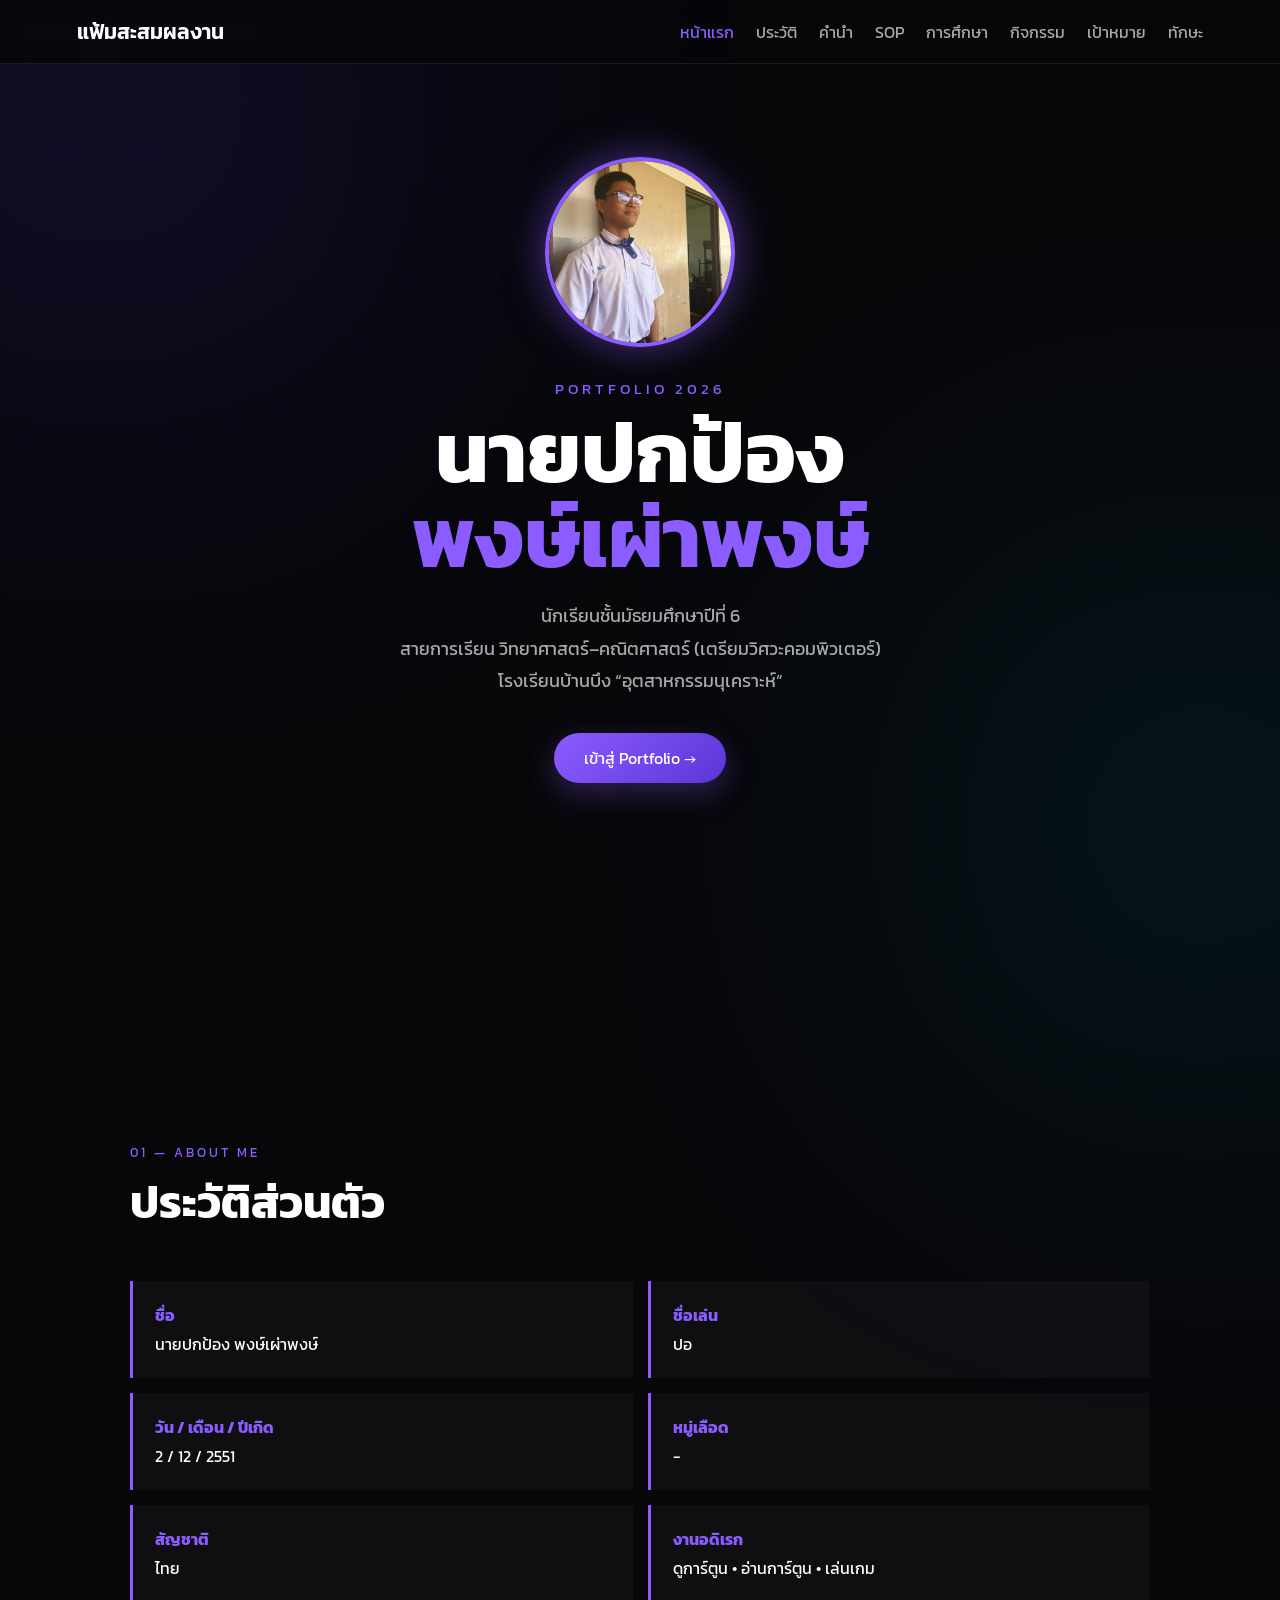
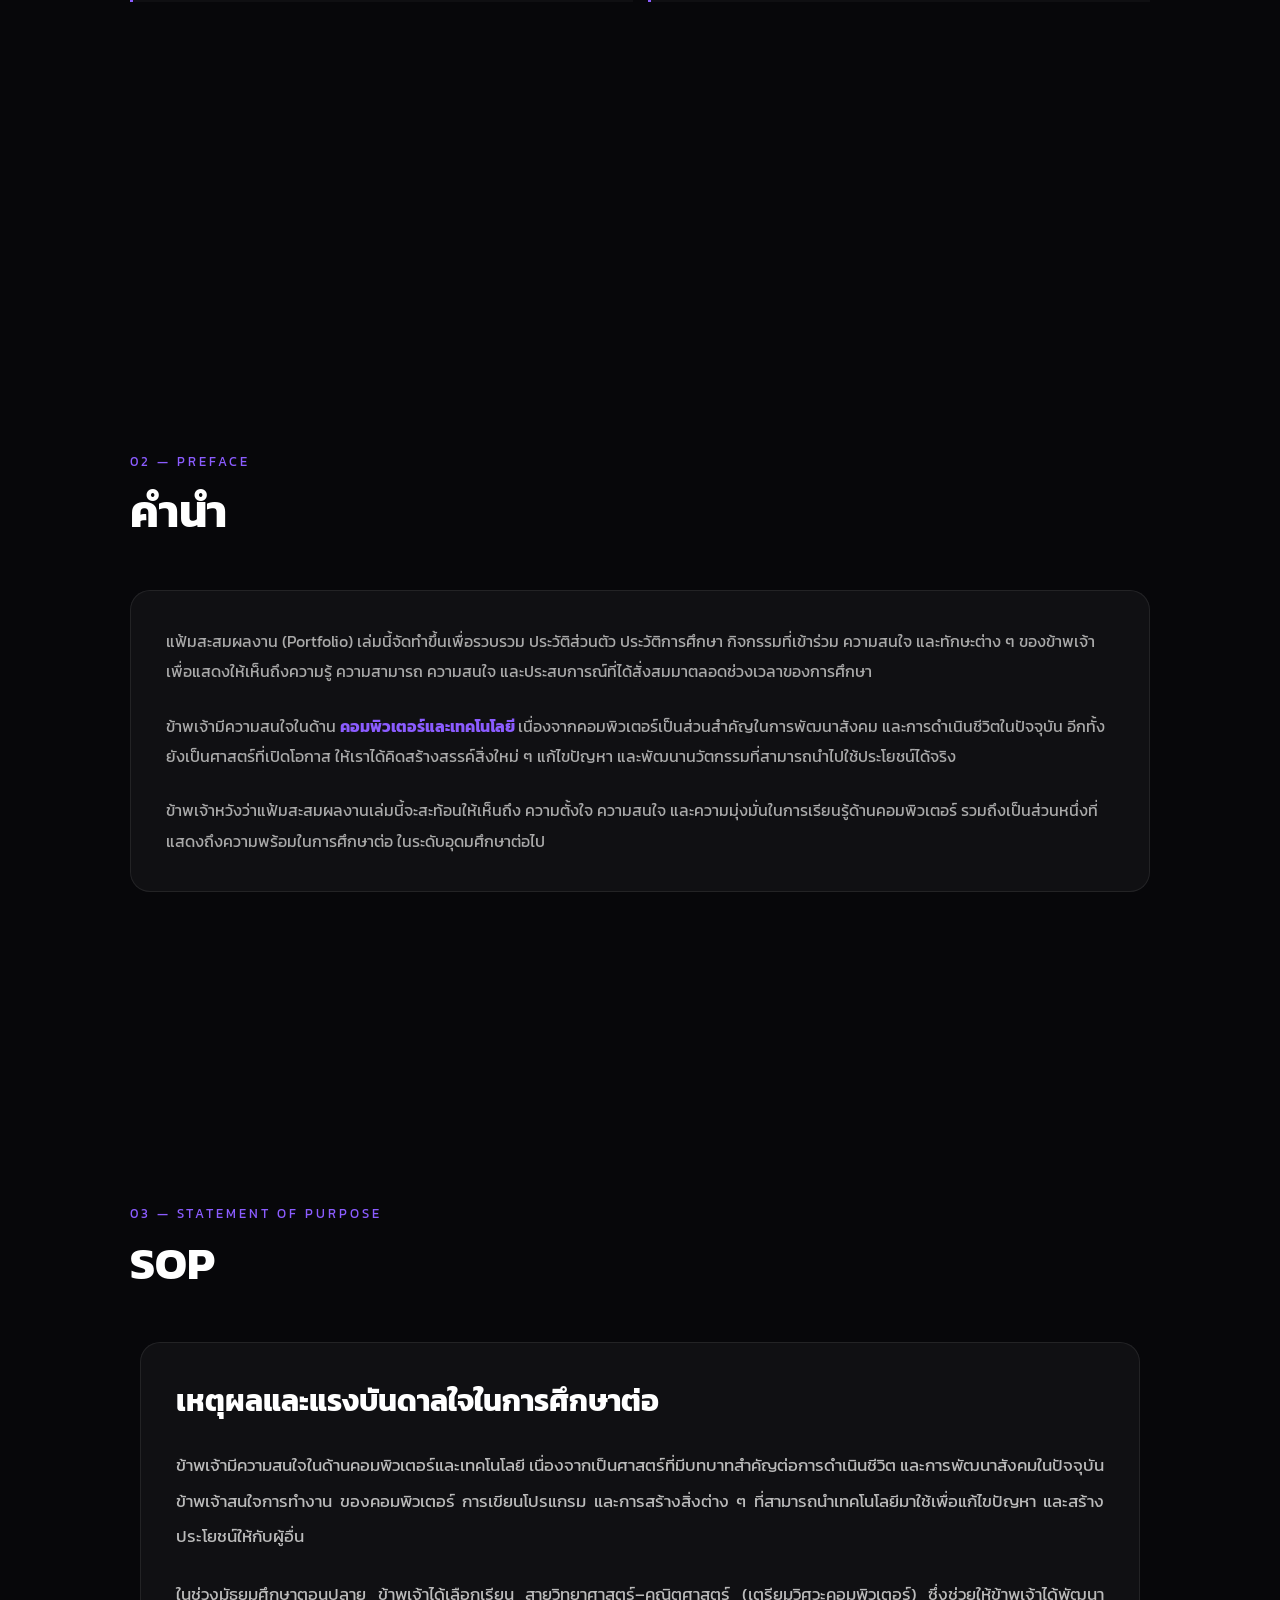
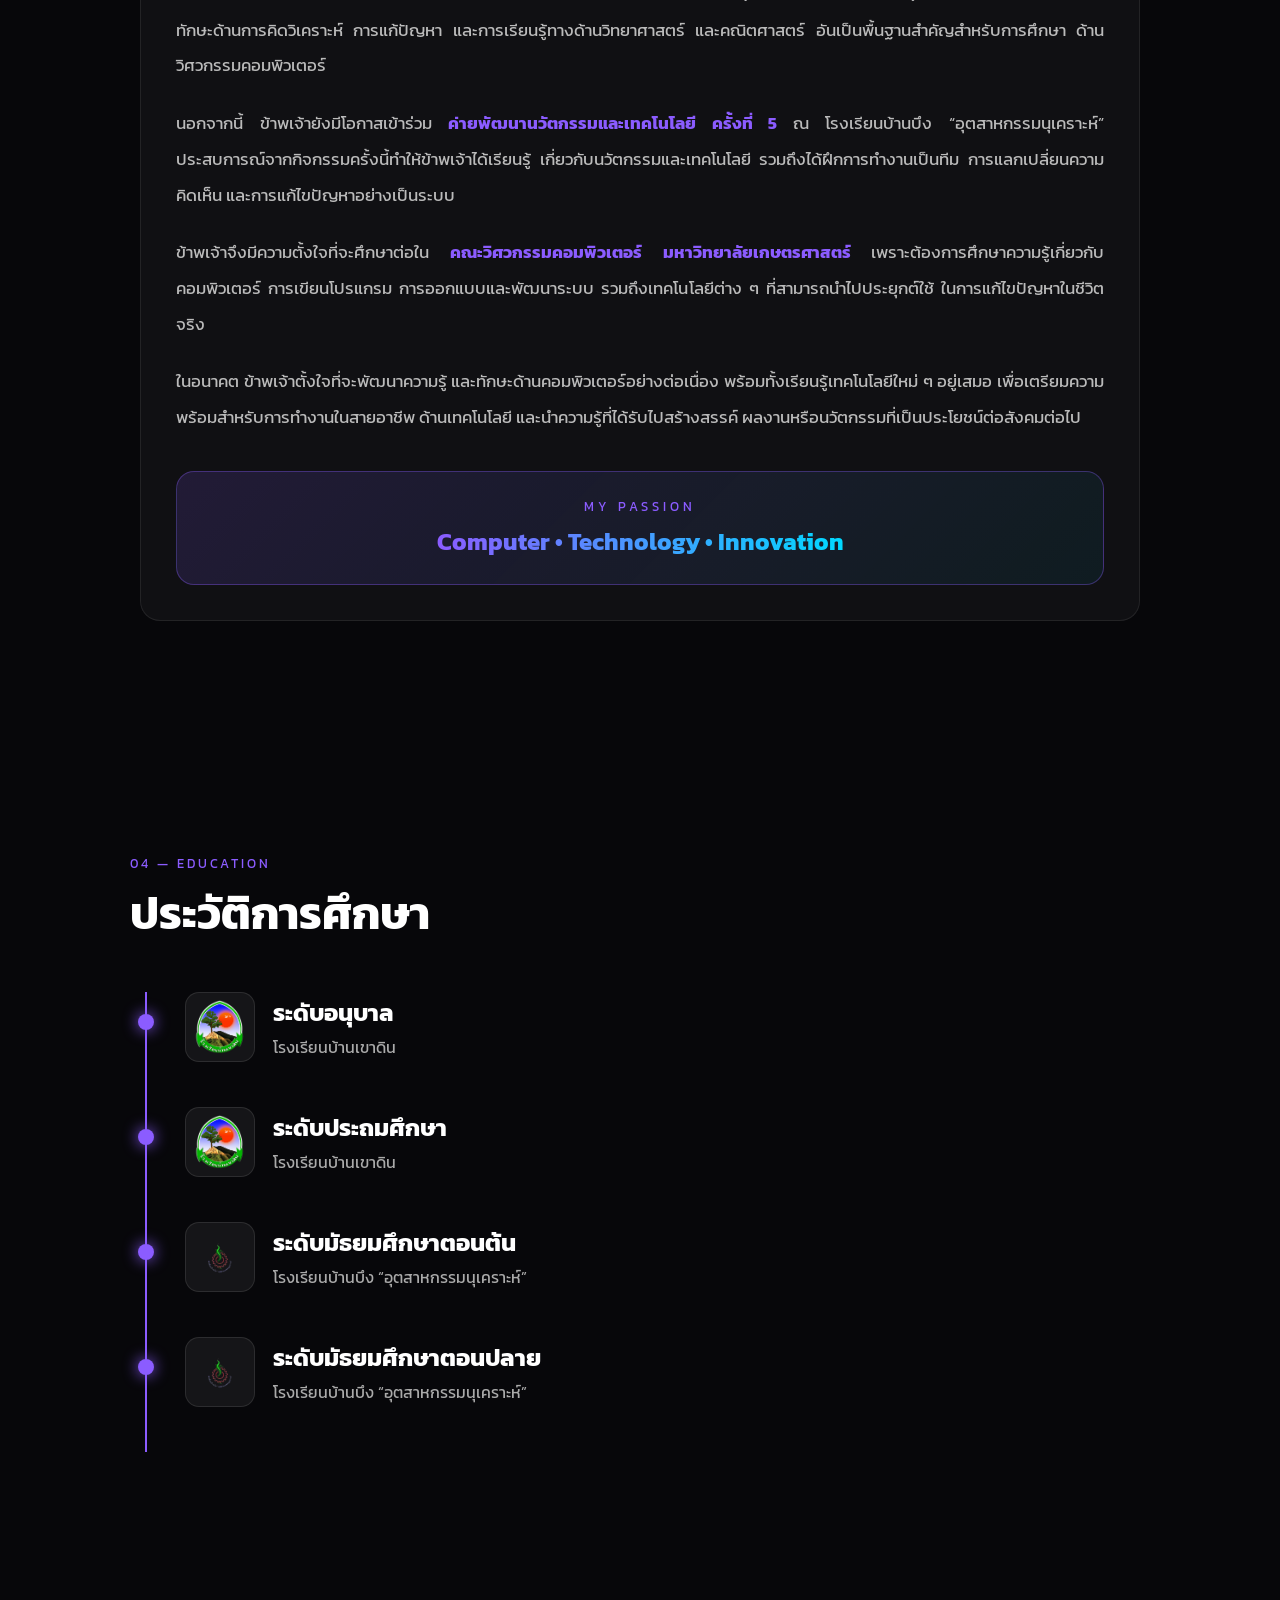
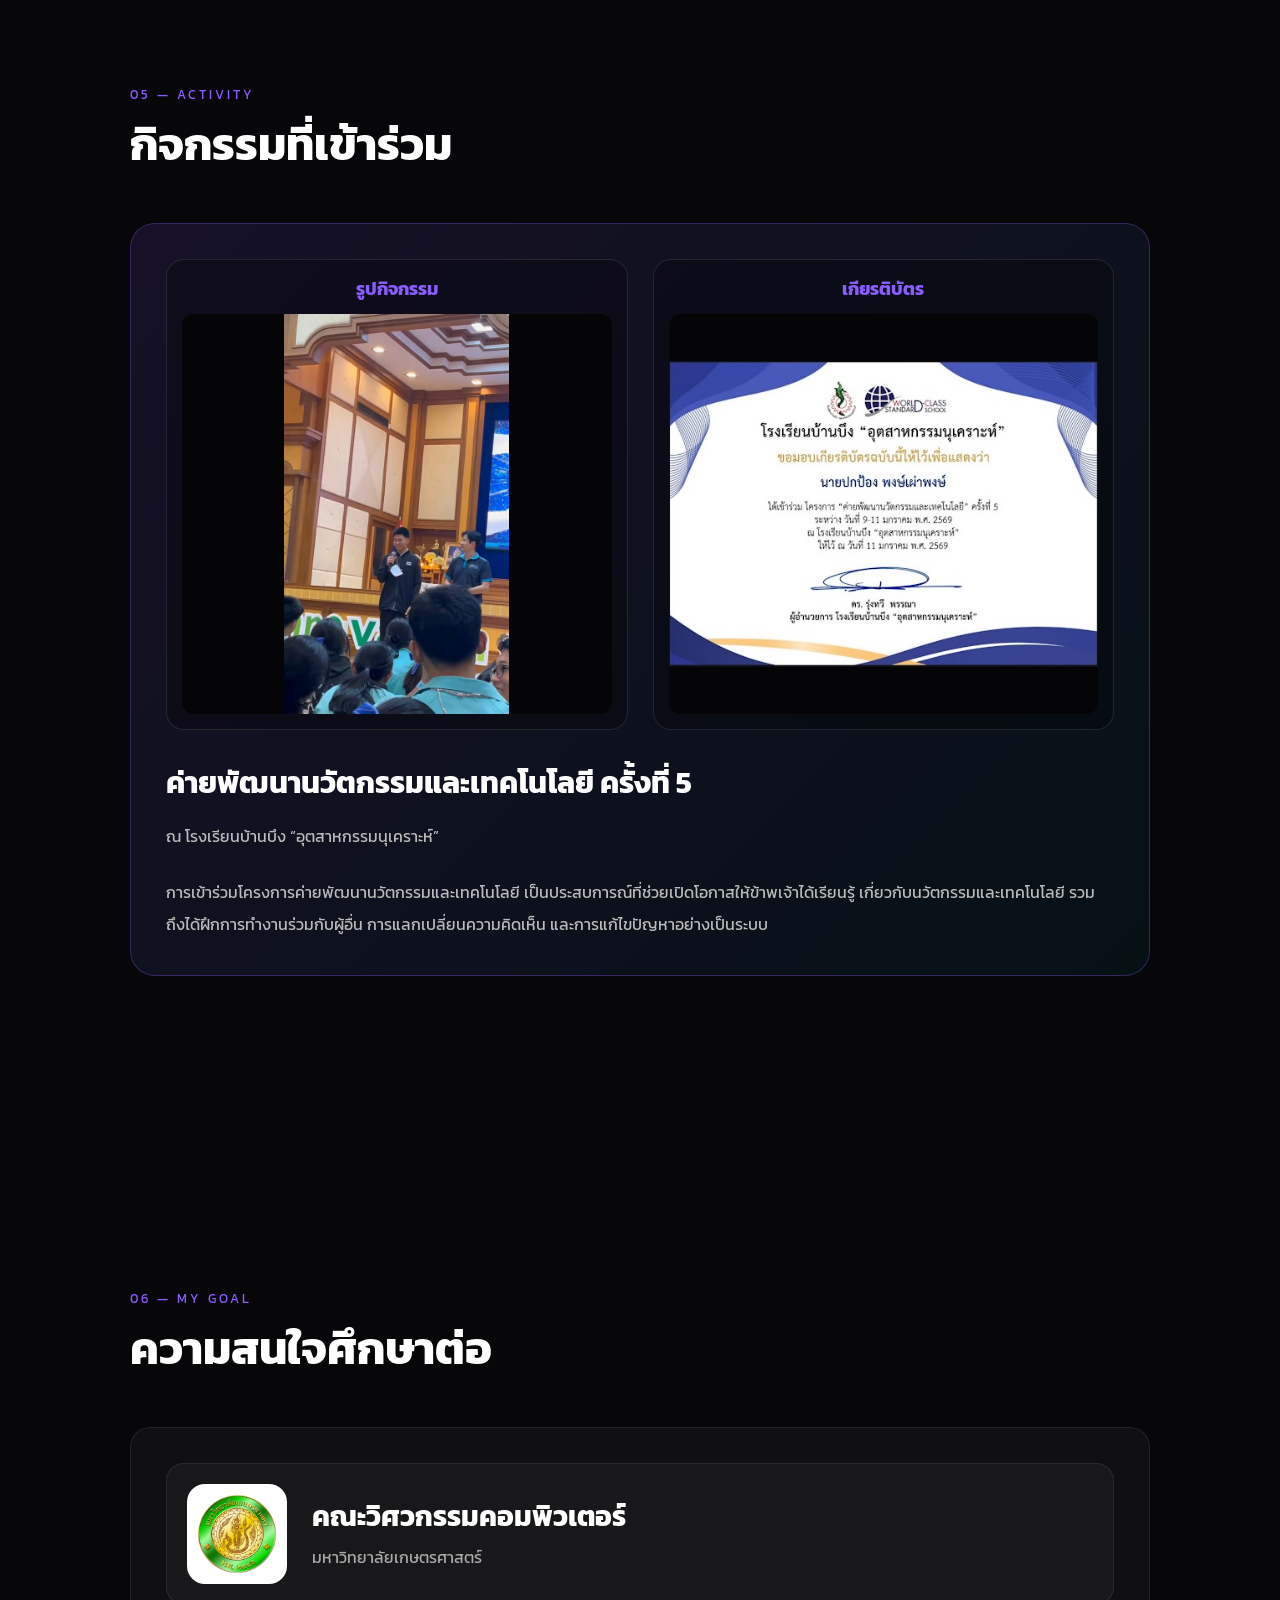
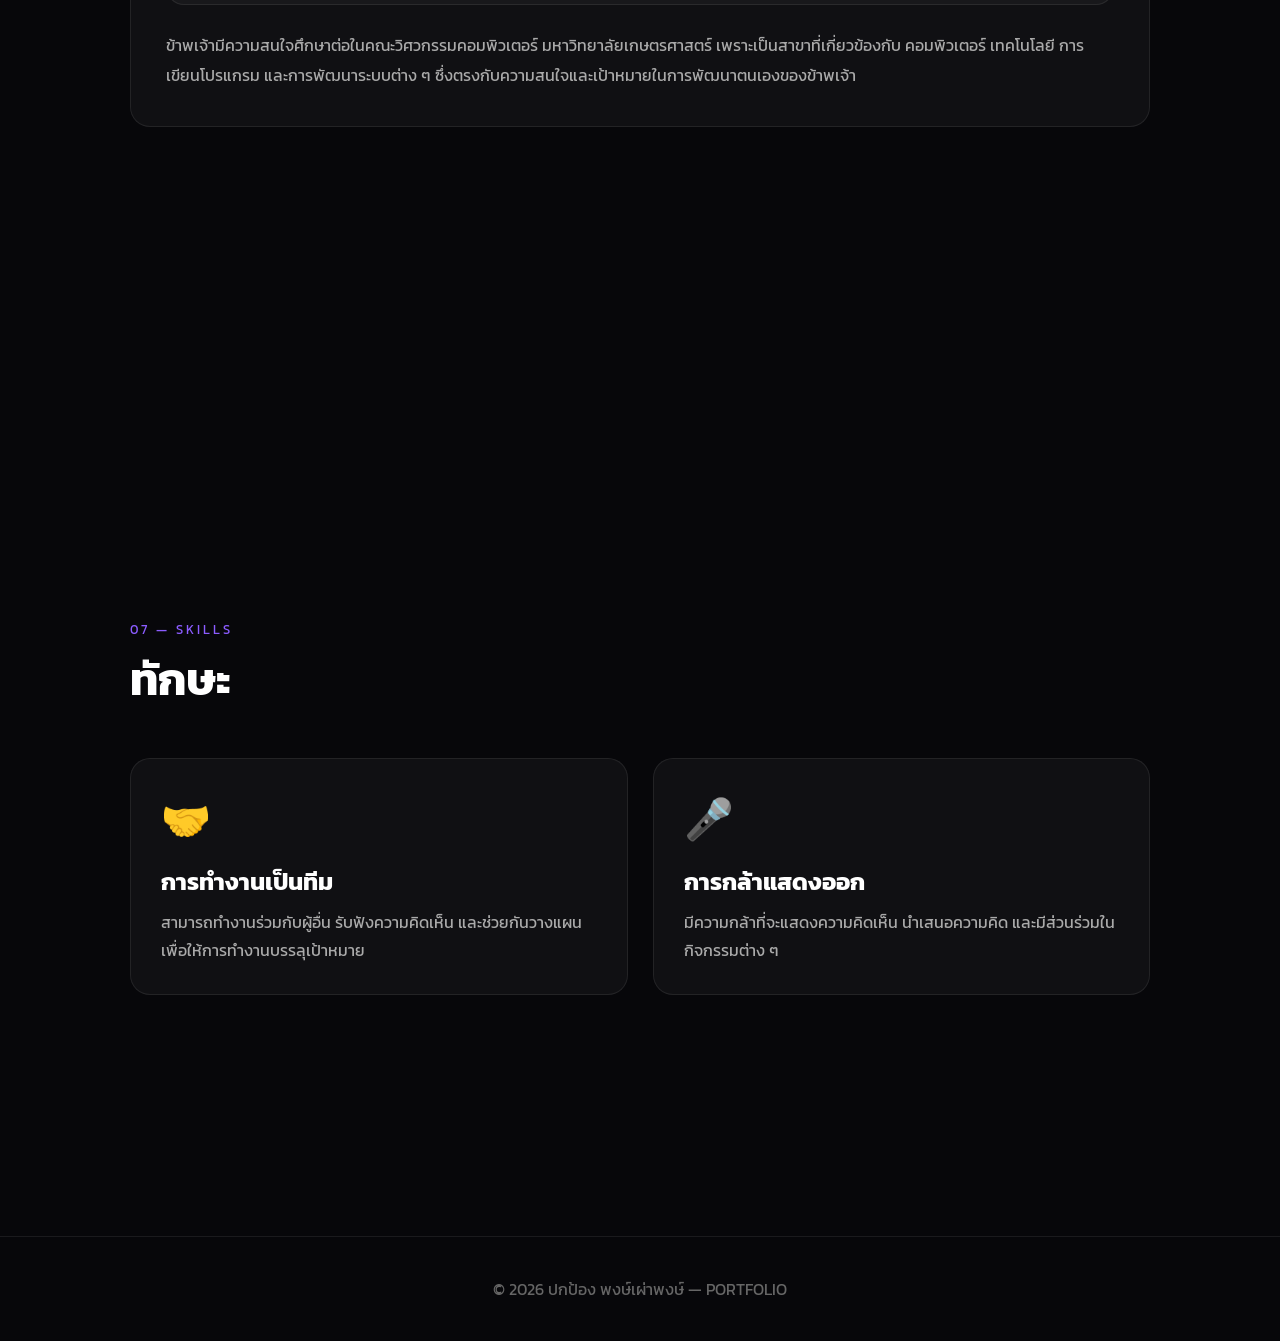
==== commit fd7fae05: "Update index.html" ====
--- a/index.html
+++ b/index.html
@@ -1,1305 +1,1467 @@
 <!DOCTYPE html>
-
 <html lang="th">
 
 <head>
-
   <meta charset="UTF-8">
-
   <meta name="viewport" content="width=device-width, initial-scale=1.0">
 
-
-
   <title>Portfolio | ปกป้อง พงษ์เผ่าพงษ์</title>
 
-
-
   <link rel="preconnect" href="https://fonts.googleapis.com">
-
   <link rel="preconnect" href="https://fonts.gstatic.com" crossorigin>
 
-  <link href="https://fonts.googleapis.com/css2?family=Kanit:wght@300;400;500;600;700&display=swap" rel="stylesheet">
-
-
+  <link
+    href="https://fonts.googleapis.com/css2?family=Kanit:wght@300;400;500;600;700&display=swap"
+    rel="stylesheet"
+  >
 
   <style>
 
     * {
-
       margin: 0;
-
       padding: 0;
-
       box-sizing: border-box;
-
+    }
+
+    html {
       scroll-behavior: smooth;
-
-    }
-
-
+      scroll-padding-top: 80px; /* เพิ่มระยะเว้นช่องว่างด้านบนให้ไม่โดน Navbar บังหัวข้อ */
+    }
 
     body {
-
       font-family: "Kanit", sans-serif;
-
       background: #07070a;
-
       color: #fff;
-
       overflow-x: hidden;
-
-    }
-
-
-
-    /* Background */
+      min-height: 100vh;
+    }
 
     body::before {
-
       content: "";
-
       position: fixed;
-
       width: 500px;
-
       height: 500px;
-
       background: #6c3cff;
-
       filter: blur(180px);
-
       opacity: 0.18;
-
       top: -150px;
-
       left: -150px;
-
       z-index: -1;
-
-    }
-
-
+      pointer-events: none;
+    }
 
     body::after {
-
       content: "";
-
       position: fixed;
-
       width: 450px;
-
       height: 450px;
-
       background: #00d9ff;
-
       filter: blur(180px);
-
       opacity: 0.12;
-
       right: -150px;
-
       bottom: -150px;
-
       z-index: -1;
-
-    }
-
-
-
-    /* Navigation */
+      pointer-events: none;
+    }
+
+    /* ================= NAVBAR ================= */
 
     nav {
-
       position: fixed;
-
       top: 0;
-
       left: 0;
-
       width: 100%;
-
-      padding: 18px 8%;
+      padding: 16px 6%;
 
       display: flex;
-
       justify-content: space-between;
-
       align-items: center;
 
-      background: rgba(7, 7, 10, 0.75);
-
+      background: rgba(7, 7, 10, 0.82);
       backdrop-filter: blur(15px);
 
       border-bottom: 1px solid rgba(255,255,255,0.08);
 
       z-index: 1000;
-
-    }
-
-
+    }
 
     .logo {
-
+      font-size: 21px;
+      font-weight: 600;
+      color: #fff;
+      white-space: nowrap;
+    }
+
+    .logo span {
+      color: #8b5cff;
+    }
+
+    nav ul {
+      display: flex;
+      list-style: none;
+      gap: 22px;
+    }
+
+    nav a {
+      color: #aaa;
+      text-decoration: none;
+      transition: 0.3s;
+      cursor: pointer;
+      white-space: nowrap;
+    }
+
+    nav a:hover,
+    nav a.active {
+      color: #8b5cff;
+    }
+
+    /* ================= PAGE ================= */
+
+    /* ปรับแต่งให้ทุก Section แสดงผลพร้อมกันเพื่อรองรับ Scroll ถึงหัวข้อ */
+    .page {
+      display: flex;
+      flex-direction: column;
+      justify-content: center;
+      min-height: 100vh;
+      padding: 100px 9% 60px;
+      max-width: 1250px;
+      margin: auto;
+    }
+
+    /* ================= HOME ================= */
+
+    #home {
+      text-align: center;
+      align-items: center;
+    }
+
+    .profile {
+      width: 190px;
+      height: 190px;
+      border-radius: 50%;
+      object-fit: cover;
+      border: 4px solid #8b5cff;
+      box-shadow: 0 0 40px rgba(139,92,255,0.5);
+      margin-bottom: 30px;
+    }
+
+    .tag {
+      color: #8b5cff;
+      letter-spacing: 4px;
+      font-size: 15px;
+      margin-bottom: 10px;
+    }
+
+    h1 {
+      font-size: clamp(45px, 8vw, 85px);
+      line-height: 1;
+      margin-bottom: 20px;
+    }
+
+    h1 span {
+      color: #8b5cff;
+    }
+
+    .subtitle {
+      color: #aaa;
+      font-size: 18px;
+      max-width: 700px;
+      line-height: 1.8;
+    }
+
+    .button {
+      display: inline-block;
+      margin-top: 35px;
+      padding: 13px 30px;
+      border-radius: 30px;
+
+      background: linear-gradient(
+        135deg,
+        #8b5cff,
+        #5c35d6
+      );
+
+      color: white;
+      text-decoration: none;
+
+      box-shadow: 0 10px 30px rgba(139,92,255,0.3);
+      transition: 0.3s;
+    }
+
+    .button:hover {
+      transform: translateY(-5px);
+      box-shadow: 0 15px 40px rgba(139,92,255,0.5);
+    }
+
+    /* ================= SECTION TITLE ================= */
+
+    .section-title {
+      margin-bottom: 45px;
+    }
+
+    .section-title small {
+      color: #8b5cff;
+      letter-spacing: 3px;
+    }
+
+    .section-title h2 {
+      font-size: 45px;
+      margin-top: 5px;
+    }
+
+    /* ================= CARD ================= */
+
+    .card {
+      background: rgba(255,255,255,0.04);
+      border: 1px solid rgba(255,255,255,0.08);
+      border-radius: 20px;
+      padding: 35px;
+      transition: 0.4s;
+    }
+
+    .card:hover {
+      transform: translateY(-5px);
+      border-color: #8b5cff;
+      box-shadow: 0 15px 40px rgba(139,92,255,0.15);
+    }
+
+    .card h3 {
+      font-size: 28px;
+      margin-bottom: 12px;
+    }
+
+    .card p {
+      color: #aaa;
+      line-height: 1.9;
+    }
+
+    .purple {
+      color: #8b5cff;
+    }
+
+    /* ================= ABOUT ================= */
+
+    .info {
+      display: grid;
+      grid-template-columns: repeat(2, 1fr);
+      gap: 15px;
+    }
+
+    .info-box {
+      padding: 22px;
+      border-left: 3px solid #8b5cff;
+      background: rgba(255,255,255,0.035);
+      transition: 0.3s;
+    }
+
+    .info-box:hover {
+      transform: translateX(5px);
+      background: rgba(139,92,255,0.08);
+    }
+
+    .info-box strong {
+      display: block;
+      color: #8b5cff;
+      margin-bottom: 5px;
+    }
+
+    /* ================= EDUCATION ================= */
+
+    .timeline {
+      position: relative;
+      max-width: 900px;
+    }
+
+    .timeline::before {
+      content: "";
+      position: absolute;
+      left: 15px;
+      top: 0;
+      bottom: 0;
+      width: 2px;
+      background: #8b5cff;
+    }
+
+    .timeline-item {
+      position: relative;
+      padding-left: 55px;
+      margin-bottom: 45px;
+    }
+
+    .timeline-item::before {
+      content: "";
+      position: absolute;
+      left: 8px;
+      top: 22px;
+
+      width: 16px;
+      height: 16px;
+
+      background: #8b5cff;
+      border-radius: 50%;
+
+      box-shadow: 0 0 15px #8b5cff;
+    }
+
+    .education-school {
+      display: flex;
+      align-items: center;
+      gap: 18px;
+    }
+
+    .education-school img {
+      width: 70px;
+      height: 70px;
+
+      object-fit: contain;
+
+      padding: 7px;
+
+      background: rgba(255,255,255,0.06);
+
+      border-radius: 14px;
+
+      border: 1px solid rgba(255,255,255,0.1);
+
+      flex-shrink: 0;
+
+      transition: 0.3s;
+    }
+
+    .timeline-item:hover .education-school img {
+      border-color: #8b5cff;
+      box-shadow: 0 0 20px rgba(139,92,255,0.25);
+    }
+
+    .education-school h3 {
       font-size: 24px;
-
-      font-weight: 700;
-
+      margin-bottom: 5px;
+    }
+
+    .education-school p {
+      color: #aaa;
+    }
+
+    /* ================= SOP ================= */
+
+    .sop-card {
+      max-width: 1000px;
+      margin: 0 auto;
+      width: 100%;
+    }
+
+    .sop-card h3 {
       color: #fff;
-
-    }
-
-
-
-    .logo span {
-
+      font-size: 30px;
+      margin-bottom: 25px;
+    }
+
+    .sop-card p {
+      color: #bbb;
+      font-size: 17px;
+      line-height: 2.1;
+      margin-bottom: 22px;
+      text-align: justify;
+    }
+
+    .sop-highlight {
+      margin-top: 35px;
+      padding: 25px;
+      border-radius: 18px;
+
+      background: linear-gradient(
+        135deg,
+        rgba(139,92,255,0.15),
+        rgba(0,217,255,0.06)
+      );
+
+      border: 1px solid rgba(139,92,255,0.35);
+
+      text-align: center;
+    }
+
+    .sop-highlight span {
+      display: block;
       color: #8b5cff;
-
-    }
-
-
-
-    nav ul {
-
+      font-size: 13px;
+      letter-spacing: 4px;
+      margin-bottom: 8px;
+    }
+
+    .sop-highlight strong {
+      font-size: 24px;
+
+      background: linear-gradient(
+        90deg,
+        #8b5cff,
+        #00d9ff
+      );
+
+      -webkit-background-clip: text;
+      -webkit-text-fill-color: transparent;
+    }
+
+    /* ================= ACTIVITY ================= */
+
+    .activity {
+      width: 100%;
+      padding: 35px;
+
+      background: linear-gradient(
+        135deg,
+        rgba(139,92,255,0.12),
+        rgba(0,217,255,0.05)
+      );
+
+      border: 1px solid rgba(139,92,255,0.3);
+      border-radius: 25px;
+    }
+
+    .activity h3 {
+      font-size: 30px;
+      margin-bottom: 15px;
+    }
+
+    .activity p {
+      color: #bbb;
+      line-height: 2;
+    }
+
+    .activity-images {
+      display: grid;
+      grid-template-columns: repeat(2, 1fr);
+      gap: 25px;
+      margin-bottom: 30px;
+    }
+
+    .image-box {
+      background: rgba(0,0,0,0.25);
+
+      border: 1px solid rgba(255,255,255,0.1);
+
+      border-radius: 18px;
+
+      padding: 15px;
+
+      overflow: hidden;
+
+      transition: 0.3s;
+    }
+
+    .image-box:hover {
+      border-color: #8b5cff;
+
+      box-shadow:
+        0 15px 40px rgba(139,92,255,0.2);
+
+      transform: translateY(-5px);
+    }
+
+    .image-box h4 {
+      color: #8b5cff;
+      font-size: 18px;
+      margin-bottom: 12px;
+      text-align: center;
+    }
+
+    .activity-img,
+    .certificate-img {
+      display: block;
+
+      width: 100%;
+
+      height: 400px;
+
+      object-fit: contain;
+
+      border-radius: 12px;
+
+      background: #050507;
+
+      cursor: zoom-in;
+
+      transition: 0.3s;
+    }
+
+    .activity-img:hover,
+    .certificate-img:hover {
+      transform: scale(1.02);
+    }
+
+    /* ================= UNIVERSITY ================= */
+
+    .university-box {
       display: flex;
-
-      list-style: none;
-
-      gap: 28px;
-
-    }
-
-
-
-    nav a {
-
-      color: #bbb;
-
-      text-decoration: none;
+      align-items: center;
+      gap: 25px;
+
+      margin-bottom: 25px;
+
+      padding: 20px;
+
+      border-radius: 18px;
+
+      background: rgba(255,255,255,0.035);
+
+      border: 1px solid rgba(255,255,255,0.08);
+    }
+
+    .university-logo {
+      width: 100px;
+      height: 100px;
+
+      object-fit: contain;
+
+      flex-shrink: 0;
+
+      padding: 10px;
+
+      background: #fff;
+
+      border-radius: 18px;
+    }
+
+    .university-box h3 {
+      margin-bottom: 5px;
+    }
+
+    .university-box p {
+      color: #aaa;
+    }
+
+    /* ================= SKILLS ================= */
+
+    .skills {
+      display: grid;
+      grid-template-columns: repeat(2, 1fr);
+      gap: 25px;
+    }
+
+    .skill {
+      padding: 30px;
+
+      border-radius: 20px;
+
+      background: rgba(255,255,255,0.04);
+
+      border: 1px solid rgba(255,255,255,0.08);
 
       transition: 0.3s;
-
-    }
-
-
-
-    nav a:hover {
-
-      color: #fff;
-
-    }
-
-
-
-    /* Sections */
-
-    section {
-
-      min-height: 100vh;
-
-      padding: 120px 9% 80px;
-
+    }
+
+    .skill:hover {
+      transform: translateY(-8px);
+
+      border-color: #8b5cff;
+
+      box-shadow:
+        0 15px 40px rgba(139,92,255,0.15);
+    }
+
+    .skill-icon {
+      font-size: 40px;
+      margin-bottom: 15px;
+    }
+
+    .skill h3 {
+      margin-bottom: 10px;
+      font-size: 24px;
+    }
+
+    .skill p {
+      color: #aaa;
+      line-height: 1.7;
+    }
+
+    /* ================= LIGHTBOX ================= */
+
+    .lightbox {
+      display: none;
+
+      position: fixed;
+
+      z-index: 9999;
+
+      left: 0;
+      top: 0;
+
+      width: 100%;
+      height: 100%;
+
+      background: rgba(0,0,0,0.92);
+
+      justify-content: center;
+      align-items: center;
+
+      padding: 30px;
+    }
+
+    .lightbox.show {
       display: flex;
-
-      flex-direction: column;
-
-      justify-content: center;
-
-    }
-
-
-
-    /* Cover */
-
-    #home {
-
+    }
+
+    .lightbox img {
+      max-width: 95%;
+      max-height: 90vh;
+
+      object-fit: contain;
+
+      border-radius: 10px;
+
+      box-shadow:
+        0 0 50px rgba(139,92,255,0.3);
+    }
+
+    .close-lightbox {
+      position: absolute;
+
+      top: 20px;
+      right: 35px;
+
+      font-size: 45px;
+
+      color: white;
+
+      cursor: pointer;
+
+      line-height: 1;
+
+      transition: 0.3s;
+    }
+
+    .close-lightbox:hover {
+      color: #8b5cff;
+    }
+
+    /* ================= FOOTER ================= */
+
+    footer {
       text-align: center;
 
-      align-items: center;
-
-    }
-
-
-
-    .profile {
-
-      width: 190px;
-
-      height: 190px;
-
-      border-radius: 50%;
-
-      object-fit: cover;
-
-      border: 4px solid #8b5cff;
-
-      box-shadow: 0 0 40px rgba(139,92,255,0.5);
-
-      margin-bottom: 30px;
-
-    }
-
-
-
-    .tag {
-
-      color: #8b5cff;
-
-      letter-spacing: 4px;
-
-      font-size: 15px;
-
-      margin-bottom: 10px;
-
-    }
-
-
-
-    h1 {
-
-      font-size: clamp(45px, 8vw, 85px);
-
-      line-height: 1;
-
-      margin-bottom: 20px;
-
-    }
-
-
-
-    h1 span {
-
-      color: #8b5cff;
-
-    }
-
-
-
-    .subtitle {
-
-      color: #aaa;
-
-      font-size: 18px;
-
-      max-width: 700px;
-
-      line-height: 1.8;
-
-    }
-
-
-
-    .scroll {
-
-      margin-top: 45px;
-
-      color: #777;
-
-      animation: bounce 1.5s infinite;
-
-    }
-
-
-
-    @keyframes bounce {
-
-      0%, 100% {
-
-        transform: translateY(0);
-
-      }
-
-      50% {
-
-        transform: translateY(10px);
-
-      }
-
-    }
-
-
-
-    /* Heading */
-
-    .section-title {
-
-      margin-bottom: 45px;
-
-    }
-
-
-
-    .section-title small {
-
-      color: #8b5cff;
-
-      letter-spacing: 3px;
-
-    }
-
-
-
-    .section-title h2 {
-
-      font-size: 45px;
-
-      margin-top: 5px;
-
-    }
-
-
-
-    /* Cards */
-
-    .card-grid {
-
-      display: grid;
-
-      grid-template-columns: repeat(2, 1fr);
-
-      gap: 25px;
-
-    }
-
-
-
-    .card {
-
-      background: rgba(255,255,255,0.04);
-
-      border: 1px solid rgba(255,255,255,0.08);
-
-      border-radius: 20px;
-
-      padding: 30px;
-
-      transition: 0.4s;
-
-    }
-
-
-
-    .card:hover {
-
-      transform: translateY(-8px);
-
-      border-color: #8b5cff;
-
-      box-shadow: 0 15px 40px rgba(139,92,255,0.15);
-
-    }
-
-
-
-    .card h3 {
-
-      font-size: 24px;
-
-      margin-bottom: 12px;
-
-    }
-
-
-
-    .card p {
-
-      color: #aaa;
-
-      line-height: 1.8;
-
-    }
-
-
-
-    /* Personal Info */
-
-    .info {
-
-      display: grid;
-
-      grid-template-columns: repeat(2, 1fr);
-
-      gap: 15px;
-
-    }
-
-
-
-    .info-box {
-
-      padding: 20px;
-
-      border-left: 3px solid #8b5cff;
-
-      background: rgba(255,255,255,0.035);
-
-    }
-
-
-
-    .info-box strong {
-
-      display: block;
-
-      color: #8b5cff;
-
-      margin-bottom: 5px;
-
-    }
-
-
-
-    /* Education */
-
-    .timeline {
-
-      position: relative;
-
-      max-width: 900px;
-
-    }
-
-
-
-    .timeline::before {
-
-      content: "";
-
-      position: absolute;
-
-      left: 15px;
-
-      top: 0;
-
-      bottom: 0;
-
-      width: 2px;
-
-      background: #8b5cff;
-
-    }
-
-
-
-    .timeline-item {
-
-      position: relative;
-
-      padding-left: 55px;
-
-      margin-bottom: 35px;
-
-    }
-
-
-
-    .timeline-item::before {
-
-      content: "";
-
-      position: absolute;
-
-      left: 8px;
-
-      top: 7px;
-
-      width: 16px;
-
-      height: 16px;
-
-      background: #8b5cff;
-
-      border-radius: 50%;
-
-      box-shadow: 0 0 15px #8b5cff;
-
-    }
-
-
-
-    .timeline-item h3 {
-
-      font-size: 22px;
-
-    }
-
-
-
-    .timeline-item p {
-
-      color: #aaa;
-
-    }
-
-
-
-    /* Activity */
-
-    .activity {
-
-      max-width: 850px;
-
       padding: 40px;
 
-      background: linear-gradient(
-
-        135deg,
-
-        rgba(139,92,255,0.12),
-
-        rgba(0,217,255,0.05)
-
-      );
-
-      border: 1px solid rgba(139,92,255,0.3);
-
-      border-radius: 25px;
-
-    }
-
-
-
-    /* เพิ่มสไตล์รูปภาพกิจกรรมที่ขาดไป */
-
-    .activity-img {
-
-      width: 100%;
-
-      max-height: 400px;
-
-      object-fit: cover;
-
-      border-radius: 15px;
-
-      margin-bottom: 20px;
-
-    }
-
-
-
-    .activity h3 {
-
-      font-size: 30px;
-
-      margin-bottom: 15px;
-
-    }
-
-
-
-    .activity p {
-
-      color: #bbb;
-
-      line-height: 2;
-
-    }
-
-
-
-    /* Skills */
-
-    .skills {
-
-      display: grid;
-
-      grid-template-columns: repeat(2, 1fr);
-
-      gap: 25px;
-
-    }
-
-
-
-    .skill {
-
-      padding: 30px;
-
-      border-radius: 20px;
-
-      background: rgba(255,255,255,0.04);
-
-      border: 1px solid rgba(255,255,255,0.08);
-
-      transition: 0.3s;
-
-    }
-
-
-
-    .skill:hover {
-
-      transform: scale(1.02);
-
-      border-color: #8b5cff;
-
-    }
-
-
-
-    .skill-icon {
-
-      font-size: 40px;
-
-      margin-bottom: 15px;
-
-    }
-
-
-
-    .skill h3 {
-
-      margin-bottom: 10px;
-
-    }
-
-
-
-    .skill p {
-
-      color: #aaa;
-
-      line-height: 1.7;
-
-    }
-
-
-
-    /* Footer */
-
-    footer {
-
-      text-align: center;
-
-      padding: 40px;
-
       color: #666;
 
-      border-top: 1px solid rgba(255,255,255,0.08);
-
-    }
-
-
-
-    /* Mobile */
+      border-top:
+        1px solid rgba(255,255,255,0.08);
+    }
+
+    /* ================= MOBILE ================= */
 
     @media (max-width: 768px) {
 
-
-
       nav {
-
-        padding: 15px 5%;
-
-      }
-
-
+        padding: 14px 5%;
+      }
+
+      .logo {
+        font-size: 16px;
+      }
 
       nav ul {
-
+        gap: 8px;
+        font-size: 10px;
+        flex-wrap: wrap;
+        justify-content: flex-end;
+      }
+
+      .page {
+        padding: 80px 6% 40px;
+      }
+
+      .info,
+      .skills,
+      .activity-images {
+        grid-template-columns: 1fr;
+      }
+
+      .profile {
+        width: 150px;
+        height: 150px;
+      }
+
+      .section-title h2 {
+        font-size: 35px;
+      }
+
+      .activity,
+      .card {
+        padding: 25px;
+      }
+
+      h1 {
+        font-size: 50px;
+      }
+
+      .activity h3 {
+        font-size: 24px;
+      }
+
+      .activity-img,
+      .certificate-img {
+        height: auto;
+        max-height: 500px;
+        object-fit: contain;
+      }
+
+      .sop-card p {
+        font-size: 15px;
+        line-height: 1.9;
+        text-align: left;
+      }
+
+      .sop-card h3 {
+        font-size: 23px;
+      }
+
+      .sop-highlight strong {
+        font-size: 18px;
+      }
+
+      .university-box {
+        align-items: flex-start;
+        gap: 15px;
+        padding: 15px;
+      }
+
+      .university-logo {
+        width: 75px;
+        height: 75px;
+      }
+
+      .education-school {
         gap: 12px;
-
-        font-size: 12px;
-
-      }
-
-
-
-      section {
-
-        padding: 110px 6% 70px;
-
-      }
-
-
-
-      .card-grid,
-
-      .info,
-
-      .skills {
-
-        grid-template-columns: 1fr;
-
-      }
-
-
-
-      .profile {
-
-        width: 150px;
-
-        height: 150px;
-
-      }
-
-
-
-      .section-title h2 {
-
-        font-size: 35px;
-
-      }
-
-
-
-      .activity {
-
-        padding: 25px;
-
-      }
-
-
-
-      h1 {
-
-        font-size: 50px;
-
-      }
-
+      }
+
+      .education-school img {
+        width: 60px;
+        height: 60px;
+      }
+
+      .education-school h3 {
+        font-size: 19px;
+      }
+
+      .lightbox {
+        padding: 15px;
+      }
+
+      .lightbox img {
+        max-width: 100%;
+        max-height: 85vh;
+      }
+
+      .close-lightbox {
+        top: 15px;
+        right: 20px;
+        font-size: 38px;
+      }
     }
 
   </style>
-
 </head>
 
-
-
 <body>
 
-
-
-  <!-- NAVBAR -->
-
-  <nav>
-
-    <div class="logo">PO<span>.</span></div>
-
-
-
-    <ul>
-
-      <li><a href="#home">หน้าแรก</a></li>
-
-      <li><a href="#about">ประวัติ</a></li>
-
-      <li><a href="#preface">คำนำ</a></li>
-
-      <li><a href="#education">การศึกษา</a></li>
-
-      <li><a href="#activity">กิจกรรม</a></li>
-
-      <li><a href="#future">เป้าหมาย</a></li>
-
-      <li><a href="#skills">ทักษะ</a></li>
-
-    </ul>
-
-  </nav>
-
-
-
-
-
-  <!-- COVER -->
-
-  <section id="home">
-
-
-
-    <img src="profile.jpeg"
-
-         alt="รูปโปรไฟล์"
-
-         class="profile">
-
-
-
-    <div class="tag">PORTFOLIO 2026</div>
-
-
-
-    <h1>
-
-      นายปกป้อง<br>
-
-      <span>พงษ์เผ่าพงษ์</span>
-
-    </h1>
-
-
-
-    <p class="subtitle">
-
-      นักเรียนชั้นมัธยมศึกษาปีที่ 6<br>
-
-      สายการเรียน วิทยาศาสตร์–คณิตศาสตร์
-
-      (เตรียมวิศวะคอมพิวเตอร์)<br>
-
-      โรงเรียนบ้านบึง “อุตสาหกรรมนุเคราะห์”
-
+<!-- ================= NAVBAR ================= -->
+
+<nav>
+
+  <div class="logo">
+    แฟ้มสะสมผลงาน
+  </div>
+
+  <ul>
+
+    <li>
+      <a href="#home">หน้าแรก</a>
+    </li>
+
+    <li>
+      <a href="#about">ประวัติ</a>
+    </li>
+
+    <li>
+      <a href="#preface">คำนำ</a>
+    </li>
+
+    <li>
+      <a href="#sop">SOP</a>
+    </li>
+
+    <li>
+      <a href="#education">การศึกษา</a>
+    </li>
+
+    <li>
+      <a href="#activity">กิจกรรม</a>
+    </li>
+
+    <li>
+      <a href="#future">เป้าหมาย</a>
+    </li>
+
+    <li>
+      <a href="#skills">ทักษะ</a>
+    </li>
+
+  </ul>
+
+</nav>
+
+
+<!-- ================= HOME ================= -->
+
+<section id="home" class="page">
+
+  <img
+    src="profile.jpeg"
+    alt="รูปโปรไฟล์"
+    class="profile"
+  >
+
+  <div class="tag">
+    PORTFOLIO 2026
+  </div>
+
+  <h1>
+    นายปกป้อง<br>
+    <span>พงษ์เผ่าพงษ์</span>
+  </h1>
+
+  <p class="subtitle">
+
+    นักเรียนชั้นมัธยมศึกษาปีที่ 6<br>
+
+    สายการเรียน วิทยาศาสตร์–คณิตศาสตร์
+    (เตรียมวิศวะคอมพิวเตอร์)<br>
+
+    โรงเรียนบ้านบึง “อุตสาหกรรมนุเคราะห์”
+
+  </p>
+
+  <a
+    href="#about"
+    class="button"
+  >
+    เข้าสู่ Portfolio →
+  </a>
+
+</section>
+
+
+<!-- ================= ABOUT ================= -->
+
+<section id="about" class="page">
+
+  <div class="section-title">
+
+    <small>
+      01 — ABOUT ME
+    </small>
+
+    <h2>
+      ประวัติส่วนตัว
+    </h2>
+
+  </div>
+
+  <div class="info">
+
+    <div class="info-box">
+      <strong>ชื่อ</strong>
+      นายปกป้อง พงษ์เผ่าพงษ์
+    </div>
+
+    <div class="info-box">
+      <strong>ชื่อเล่น</strong>
+      ปอ
+    </div>
+
+    <div class="info-box">
+      <strong>วัน / เดือน / ปีเกิด</strong>
+      2 / 12 / 2551
+    </div>
+
+    <div class="info-box">
+      <strong>หมู่เลือด</strong>
+      -
+    </div>
+
+    <div class="info-box">
+      <strong>สัญชาติ</strong>
+      ไทย
+    </div>
+
+    <div class="info-box">
+      <strong>งานอดิเรก</strong>
+      ดูการ์ตูน • อ่านการ์ตูน • เล่นเกม
+    </div>
+
+  </div>
+
+</section>
+
+
+<!-- ================= PREFACE ================= -->
+
+<section id="preface" class="page">
+
+  <div class="section-title">
+
+    <small>
+      02 — PREFACE
+    </small>
+
+    <h2>
+      คำนำ
+    </h2>
+
+  </div>
+
+  <div class="card">
+
+    <p>
+      แฟ้มสะสมผลงาน (Portfolio) เล่มนี้จัดทำขึ้นเพื่อรวบรวม
+      ประวัติส่วนตัว ประวัติการศึกษา กิจกรรมที่เข้าร่วม
+      ความสนใจ และทักษะต่าง ๆ ของข้าพเจ้า
+      เพื่อแสดงให้เห็นถึงความรู้ ความสามารถ ความสนใจ
+      และประสบการณ์ที่ได้สั่งสมมาตลอดช่วงเวลาของการศึกษา
     </p>
 
-
-
-    <div class="scroll">
-
-      ↓ SCROLL DOWN
+    <br>
+
+    <p>
+      ข้าพเจ้ามีความสนใจในด้าน
+      <strong class="purple">
+        คอมพิวเตอร์และเทคโนโลยี
+      </strong>
+      เนื่องจากคอมพิวเตอร์เป็นส่วนสำคัญในการพัฒนาสังคม
+      และการดำเนินชีวิตในปัจจุบัน อีกทั้งยังเป็นศาสตร์ที่เปิดโอกาส
+      ให้เราได้คิดสร้างสรรค์สิ่งใหม่ ๆ แก้ไขปัญหา
+      และพัฒนานวัตกรรมที่สามารถนำไปใช้ประโยชน์ได้จริง
+    </p>
+
+    <br>
+
+    <p>
+      ข้าพเจ้าหวังว่าแฟ้มสะสมผลงานเล่มนี้จะสะท้อนให้เห็นถึง
+      ความตั้งใจ ความสนใจ และความมุ่งมั่นในการเรียนรู้ด้านคอมพิวเตอร์
+      รวมถึงเป็นส่วนหนึ่งที่แสดงถึงความพร้อมในการศึกษาต่อ
+      ในระดับอุดมศึกษาต่อไป
+    </p>
+
+  </div>
+
+</section>
+
+
+<!-- ================= SOP ================= -->
+
+<section id="sop" class="page">
+
+  <div class="section-title">
+
+    <small>
+      03 — STATEMENT OF PURPOSE
+    </small>
+
+    <h2>
+      SOP
+    </h2>
+
+  </div>
+
+  <div class="card sop-card">
+
+    <h3>
+      เหตุผลและแรงบันดาลใจในการศึกษาต่อ
+    </h3>
+
+    <p>
+      ข้าพเจ้ามีความสนใจในด้านคอมพิวเตอร์และเทคโนโลยี
+      เนื่องจากเป็นศาสตร์ที่มีบทบาทสำคัญต่อการดำเนินชีวิต
+      และการพัฒนาสังคมในปัจจุบัน ข้าพเจ้าสนใจการทำงาน
+      ของคอมพิวเตอร์ การเขียนโปรแกรม และการสร้างสิ่งต่าง ๆ
+      ที่สามารถนำเทคโนโลยีมาใช้เพื่อแก้ไขปัญหา
+      และสร้างประโยชน์ให้กับผู้อื่น
+    </p>
+
+    <p>
+      ในช่วงมัธยมศึกษาตอนปลาย ข้าพเจ้าได้เลือกเรียน
+      สายวิทยาศาสตร์–คณิตศาสตร์ (เตรียมวิศวะคอมพิวเตอร์)
+      ซึ่งช่วยให้ข้าพเจ้าได้พัฒนาทักษะด้านการคิดวิเคราะห์
+      การแก้ปัญหา และการเรียนรู้ทางด้านวิทยาศาสตร์
+      และคณิตศาสตร์ อันเป็นพื้นฐานสำคัญสำหรับการศึกษา
+      ด้านวิศวกรรมคอมพิวเตอร์
+    </p>
+
+    <p>
+      นอกจากนี้ ข้าพเจ้ายังมีโอกาสเข้าร่วม
+      <strong class="purple">
+        ค่ายพัฒนานวัตกรรมและเทคโนโลยี ครั้งที่ 5
+      </strong>
+      ณ โรงเรียนบ้านบึง “อุตสาหกรรมนุเคราะห์”
+      ประสบการณ์จากกิจกรรมครั้งนี้ทำให้ข้าพเจ้าได้เรียนรู้
+      เกี่ยวกับนวัตกรรมและเทคโนโลยี รวมถึงได้ฝึกการทำงานเป็นทีม
+      การแลกเปลี่ยนความคิดเห็น และการแก้ไขปัญหาอย่างเป็นระบบ
+    </p>
+
+    <p>
+      ข้าพเจ้าจึงมีความตั้งใจที่จะศึกษาต่อใน
+      <strong class="purple">
+        คณะวิศวกรรมคอมพิวเตอร์ มหาวิทยาลัยเกษตรศาสตร์
+      </strong>
+      เพราะต้องการศึกษาความรู้เกี่ยวกับคอมพิวเตอร์
+      การเขียนโปรแกรม การออกแบบและพัฒนาระบบ
+      รวมถึงเทคโนโลยีต่าง ๆ ที่สามารถนำไปประยุกต์ใช้
+      ในการแก้ไขปัญหาในชีวิตจริง
+    </p>
+
+    <p>
+      ในอนาคต ข้าพเจ้าตั้งใจที่จะพัฒนาความรู้
+      และทักษะด้านคอมพิวเตอร์อย่างต่อเนื่อง
+      พร้อมทั้งเรียนรู้เทคโนโลยีใหม่ ๆ อยู่เสมอ
+      เพื่อเตรียมความพร้อมสำหรับการทำงานในสายอาชีพ
+      ด้านเทคโนโลยี และนำความรู้ที่ได้รับไปสร้างสรรค์
+      ผลงานหรือนวัตกรรมที่เป็นประโยชน์ต่อสังคมต่อไป
+    </p>
+
+    <div class="sop-highlight">
+
+      <span>
+        MY PASSION
+      </span>
+
+      <strong>
+        Computer • Technology • Innovation
+      </strong>
 
     </div>
 
-
-
-  </section>
-
-
-
-
-
-  <!-- ABOUT -->
-
-  <section id="about">
-
-
-
-    <div class="section-title">
-
-      <small>01 — ABOUT ME</small>
-
-      <h2>ประวัติส่วนตัว</h2>
+  </div>
+
+</section>
+
+
+<!-- ================= EDUCATION ================= -->
+
+<section id="education" class="page">
+
+  <div class="section-title">
+
+    <small>
+      04 — EDUCATION
+    </small>
+
+    <h2>
+      ประวัติการศึกษา
+    </h2>
+
+  </div>
+
+  <div class="timeline">
+
+    <div class="timeline-item">
+
+      <div class="education-school">
+
+        <img
+          src="bankaodin.png"
+          alt="โลโก้โรงเรียนบ้านเขาดิน"
+        >
+
+        <div>
+
+          <h3>
+            ระดับอนุบาล
+          </h3>
+
+          <p>
+            โรงเรียนบ้านเขาดิน
+          </p>
+
+        </div>
+
+      </div>
 
     </div>
 
 
-
-    <div class="info">
-
-
-
-      <div class="info-box">
-
-        <strong>ชื่อ</strong>
-
-        นายปกป้อง พงษ์เผ่าพงษ์
+    <div class="timeline-item">
+
+      <div class="education-school">
+
+        <img
+          src="bankaodin.png"
+          alt="โลโก้โรงเรียนบ้านเขาดิน"
+        >
+
+        <div>
+
+          <h3>
+            ระดับประถมศึกษา
+          </h3>
+
+          <p>
+            โรงเรียนบ้านเขาดิน
+          </p>
+
+        </div>
 
       </div>
 
-
-
-      <div class="info-box">
-
-        <strong>ชื่อเล่น</strong>
-
-        ปอ
+    </div>
+
+
+    <div class="timeline-item">
+
+      <div class="education-school">
+
+        <img
+          src="banbung.png"
+          alt="โลโก้โรงเรียนบ้านบึง"
+        >
+
+        <div>
+
+          <h3>
+            ระดับมัธยมศึกษาตอนต้น
+          </h3>
+
+          <p>
+            โรงเรียนบ้านบึง “อุตสาหกรรมนุเคราะห์”
+          </p>
+
+        </div>
 
       </div>
 
-
-
-      <div class="info-box">
-
-        <strong>วัน / เดือน / ปีเกิด</strong>
-
-        2 / 12 / 2551
+    </div>
+
+
+    <div class="timeline-item">
+
+      <div class="education-school">
+
+        <img
+          src="banbung.png"
+          alt="โลโก้โรงเรียนบ้านบึง"
+        >
+
+        <div>
+
+          <h3>
+            ระดับมัธยมศึกษาตอนปลาย
+          </h3>
+
+          <p>
+            โรงเรียนบ้านบึง “อุตสาหกรรมนุเคราะห์”
+          </p>
+
+        </div>
 
       </div>
 
-
-
-      <div class="info-box">
-
-        <strong>หมู่เลือด</strong>
-
-        -
+    </div>
+
+  </div>
+
+</section>
+
+
+<!-- ================= ACTIVITY ================= -->
+
+<section id="activity" class="page">
+
+  <div class="section-title">
+
+    <small>
+      05 — ACTIVITY
+    </small>
+
+    <h2>
+      กิจกรรมที่เข้าร่วม
+    </h2>
+
+  </div>
+
+  <div class="activity">
+
+    <div class="activity-images">
+
+      <div class="image-box">
+
+        <h4>
+          รูปกิจกรรม
+        </h4>
+
+        <img
+          src="activity.jpeg"
+          alt="รูปกิจกรรมค่ายพัฒนานวัตกรรมและเทคโนโลยี"
+          class="activity-img"
+          onclick="openLightbox(this.src)"
+        >
 
       </div>
 
 
-
-      <div class="info-box">
-
-        <strong>สัญชาติ</strong>
-
-        ไทย
+      <div class="image-box">
+
+        <h4>
+          เกียรติบัตร
+        </h4>
+
+        <img
+          src="buud.jpg"
+          alt="เกียรติบัตรค่ายพัฒนานวัตกรรมและเทคโนโลยี"
+          class="certificate-img"
+          onclick="openLightbox(this.src)"
+        >
 
       </div>
 
-
-
-      <div class="info-box">
-
-        <strong>งานอดิเรก</strong>
-
-        ดูการ์ตูน • อ่านการ์ตูน • เล่นเกม
+    </div>
+
+    <h3>
+      ค่ายพัฒนานวัตกรรมและเทคโนโลยี ครั้งที่ 5
+    </h3>
+
+    <p>
+      ณ โรงเรียนบ้านบึง “อุตสาหกรรมนุเคราะห์”
+    </p>
+
+    <br>
+
+    <p>
+      การเข้าร่วมโครงการค่ายพัฒนานวัตกรรมและเทคโนโลยี
+      เป็นประสบการณ์ที่ช่วยเปิดโอกาสให้ข้าพเจ้าได้เรียนรู้
+      เกี่ยวกับนวัตกรรมและเทคโนโลยี รวมถึงได้ฝึกการทำงานร่วมกับผู้อื่น
+      การแลกเปลี่ยนความคิดเห็น และการแก้ไขปัญหาอย่างเป็นระบบ
+    </p>
+
+  </div>
+
+</section>
+
+
+<!-- ================= FUTURE ================= -->
+
+<section id="future" class="page">
+
+  <div class="section-title">
+
+    <small>
+      06 — MY GOAL
+    </small>
+
+    <h2>
+      ความสนใจศึกษาต่อ
+    </h2>
+
+  </div>
+
+  <div class="card">
+
+    <div class="university-box">
+
+      <img
+        src="kasetsart.png"
+        alt="ตรามหาวิทยาลัยเกษตรศาสตร์"
+        class="university-logo"
+      >
+
+      <div>
+
+        <h3>
+          คณะวิศวกรรมคอมพิวเตอร์
+        </h3>
+
+        <p>
+          มหาวิทยาลัยเกษตรศาสตร์
+        </p>
 
       </div>
 
-
-
     </div>
 
-
-
-  </section>
-
-
-
-
-
-  <!-- PREFACE -->
-
-  <section id="preface">
-
-
-
-    <div class="section-title">
-
-      <small>02 — PREFACE</small>
-
-      <h2>คำนำ</h2>
+    <p>
+      ข้าพเจ้ามีความสนใจศึกษาต่อในคณะวิศวกรรมคอมพิวเตอร์
+      มหาวิทยาลัยเกษตรศาสตร์ เพราะเป็นสาขาที่เกี่ยวข้องกับ
+      คอมพิวเตอร์ เทคโนโลยี การเขียนโปรแกรม และการพัฒนาระบบต่าง ๆ
+      ซึ่งตรงกับความสนใจและเป้าหมายในการพัฒนาตนเองของข้าพเจ้า
+    </p>
+
+  </div>
+
+</section>
+
+
+<!-- ================= SKILLS ================= -->
+
+<section id="skills" class="page">
+
+  <div class="section-title">
+
+    <small>
+      07 — SKILLS
+    </small>
+
+    <h2>
+      ทักษะ
+    </h2>
+
+  </div>
+
+  <div class="skills">
+
+    <div class="skill">
+
+      <div class="skill-icon">
+        🤝
+      </div>
+
+      <h3>
+        การทำงานเป็นทีม
+      </h3>
+
+      <p>
+        สามารถทำงานร่วมกับผู้อื่น รับฟังความคิดเห็น
+        และช่วยกันวางแผนเพื่อให้การทำงานบรรลุเป้าหมาย
+      </p>
 
     </div>
 
 
-
-    <div class="card">
+    <div class="skill">
+
+      <div class="skill-icon">
+        🎤
+      </div>
+
+      <h3>
+        การกล้าแสดงออก
+      </h3>
 
       <p>
-
-        แฟ้มสะสมผลงาน (Portfolio) เล่มนี้จัดทำขึ้นเพื่อรวบรวม
-
-        ประวัติส่วนตัว ประวัติการศึกษา กิจกรรมที่เข้าร่วม
-
-        ความสนใจ และทักษะต่าง ๆ ของข้าพเจ้า
-
-        เพื่อแสดงให้เห็นถึงความรู้ ความสามารถ ความสนใจ
-
-        และประสบการณ์ที่ได้สั่งสมมาตลอดช่วงเวลาของการศึกษา
-
+        มีความกล้าที่จะแสดงความคิดเห็น นำเสนอความคิด
+        และมีส่วนร่วมในกิจกรรมต่าง ๆ
       </p>
 
-
-
-      <br>
-
-
-
-      <p>
-
-        ข้าพเจ้ามีความสนใจในด้าน
-
-        <strong style="color:#8b5cff;">คอมพิวเตอร์และเทคโนโลยี</strong>
-
-        เนื่องจากคอมพิวเตอร์เป็นส่วนสำคัญในการพัฒนาสังคม
-
-        และการดำเนินชีวิตในปัจจุบัน อีกทั้งยังเป็นศาสตร์ที่เปิดโอกาส
-
-        ให้เราได้คิดสร้างสรรค์สิ่งใหม่ ๆ แก้ไขปัญหา
-
-        และพัฒนานวัตกรรมที่สามารถนำไปใช้ประโยชน์ได้จริง
-
-      </p>
-
-
-
-      <br>
-
-
-
-      <p>
-
-        ข้าพเจ้าหวังว่าแฟ้มสะสมผลงานเล่มนี้จะสะท้อนให้เห็นถึง
-
-        ความตั้งใจ ความสนใจ และความมุ่งมั่นในการเรียนรู้ด้านคอมพิวเตอร์
-
-        รวมถึงเป็นส่วนหนึ่งที่แสดงถึงความพร้อมในการศึกษาต่อ
-
-        ในระดับอุดมศึกษาต่อไป
-
-      </p>
-
     </div>
 
-
-
-  </section>
-
-
-
-
-
-  <!-- EDUCATION -->
-
-  <section id="education">
-
-
-
-    <div class="section-title">
-
-      <small>03 — EDUCATION</small>
-
-      <h2>ประวัติการศึกษา</h2>
-
-    </div>
-
-
-
-    <div class="timeline">
-
-
-
-      <div class="timeline-item">
-
-        <h3>ระดับอนุบาล</h3>
-
-        <p>โรงเรียนบ้านเขาดิน</p>
-
-      </div>
-
-
-
-      <div class="timeline-item">
-
-        <h3>ระดับประถมศึกษา</h3>
-
-        <p>โรงเรียนบ้านเขาดิน</p>
-
-      </div>
-
-
-
-      <div class="timeline-item">
-
-        <h3>ระดับมัธยมศึกษาตอนต้น</h3>
-
-        <p>โรงเรียนบ้านบึง “อุตสาหกรรมนุเคราะห์”</p>
-
-      </div>
-
-
-
-      <div class="timeline-item">
-
-        <h3>ระดับมัธยมศึกษาตอนปลาย</h3>
-
-        <p>โรงเรียนบ้านบึง “อุตสาหกรรมนุเคราะห์”</p>
-
-      </div>
-
-
-
-    </div>
-
-
-
-  </section>
-
-
-
-
-
-  <!-- ACTIVITY -->
-
-  <section id="activity">
-
-
-
-    <div class="section-title">
-
-      <small>04 — ACTIVITY</small>
-
-      <h2>กิจกรรมที่เข้าร่วม</h2>
-
-    </div>
-
-
-
-    <div class="activity">
-
-      <img src="activity.jpeg"
-
-        alt="กิจกรรมค่ายพัฒนานวัตกรรมและเทคโนโลยี"
-
-        class="activity-img">
-
-
-
-      <h3>ค่ายพัฒนานวัตกรรมและเทคโนโลยี ครั้งที่ 5</h3>
-
-
-
-      <p>
-
-        ณ โรงเรียนบ้านบึง “อุตสาหกรรมนุเคราะห์”
-
-      </p>
-
-
-
-      <br>
-
-
-
-      <p>
-
-        การเข้าร่วมโครงการค่ายพัฒนานวัตกรรมและเทคโนโลยี
-
-        เป็นประสบการณ์ที่ช่วยเปิดโอกาสให้ข้าพเจ้าได้เรียนรู้
-
-        เกี่ยวกับนวัตกรรมและเทคโนโลยี รวมถึงได้ฝึกการทำงานร่วมกับผู้อื่น
-
-        การแลกเปลี่ยนความคิดเห็น และการแก้ไขปัญหาอย่างเป็นระบบ
-
-      </p>
-
-
-
-    </div>
-
-
-
-  </section>
-
-
-
-
-
-  <!-- FUTURE -->
-
-  <section id="future">
-
-
-
-    <div class="section-title">
-
-      <small>05 — MY GOAL</small>
-
-      <h2>ความสนใจศึกษาต่อ</h2>
-
-    </div>
-
-
-
-    <div class="card">
-
-
-
-      <h3>💻 คณะวิศวกรรมคอมพิวเตอร์</h3>
-
-
-
-      <p>
-
-        มหาวิทยาลัยเกษตรศาสตร์
-
-      </p>
-
-
-
-      <br>
-
-
-
-      <p>
-
-        ข้าพเจ้ามีความสนใจศึกษาต่อในคณะวิศวกรรมคอมพิวเตอร์
-
-        มหาวิทยาลัยเกษตรศาสตร์ เพราะเป็นสาขาที่เกี่ยวข้องกับ
-
-        คอมพิวเตอร์ เทคโนโลยี การเขียนโปรแกรม และการพัฒนาระบบต่าง ๆ
-
-        ซึ่งตรงกับความสนใจและเป้าหมายในการพัฒนาตนเองของข้าพเจ้า
-
-      </p>
-
-
-
-    </div>
-
-
-
-  </section>
-
-
-
-
-
-  <!-- SKILLS -->
-
-  <section id="skills">
-
-
-
-    <div class="section-title">
-
-      <small>06 — SKILLS</small>
-
-      <h2>ทักษะ</h2>
-
-    </div>
-
-
-
-    <div class="skills">
-
-
-
-      <div class="skill">
-
-        <div class="skill-icon">🤝</div>
-
-        <h3>การทำงานเป็นทีม</h3>
-
-        <p>
-
-          สามารถทำงานร่วมกับผู้อื่น รับฟังความคิดเห็น
-
-          และช่วยกันวางแผนเพื่อให้การทำงานบรรลุเป้าหมาย
-
-        </p>
-
-      </div>
-
-
-
-      <div class="skill">
-
-        <div class="skill-icon">🎤</div>
-
-        <h3>การกล้าแสดงออก</h3>
-
-        <p>
-
-          มีความกล้าที่จะแสดงความคิดเห็น นำเสนอความคิด
-
-          และมีส่วนร่วมในกิจกรรมต่าง ๆ
-
-        </p>
-
-      </div>
-
-
-
-    </div>
-
-
-
-  </section>
-
-
-
-
-
-  <!-- FOOTER -->
-
-  <footer>
-
-    <p>© 2026 ปกป้อง พงษ์เผ่าพงษ์ — PORTFOLIO</p>
-
-  </footer>
-
-
+  </div>
+
+</section>
+
+
+<!-- ================= FOOTER ================= -->
+
+<footer>
+
+  <p>
+    © 2026 ปกป้อง พงษ์เผ่าพงษ์ — PORTFOLIO
+  </p>
+
+</footer>
+
+
+<!-- ================= LIGHTBOX ================= -->
+
+<div
+  id="lightbox"
+  class="lightbox"
+  onclick="closeLightbox()"
+>
+
+  <span
+    class="close-lightbox"
+    onclick="closeLightbox()"
+  >
+    ×
+  </span>
+
+  <img
+    id="lightbox-img"
+    src=""
+    alt="รูปภาพขนาดใหญ่"
+    onclick="event.stopPropagation()"
+  >
+
+</div>
+
+
+<!-- ================= JAVASCRIPT ================= -->
+
+<script>
+
+  // สคริปต์สลับสถานะ Active ให้เมนูอัตโนมัติขณะที่ผู้ใช้เลื่อนหน้าจอ (ScrollSpy)
+  const sections = document.querySelectorAll("section.page");
+  const navLinks = document.querySelectorAll("nav ul li a");
+
+  window.addEventListener("scroll", () => {
+    let current = "";
+    sections.forEach((section) => {
+      const sectionTop = section.offsetTop;
+      const sectionHeight = section.clientHeight;
+      if (pageYOffset >= sectionTop - 150) {
+        current = section.getAttribute("id");
+      }
+    });
+
+    navLinks.forEach((link) => {
+      link.classList.remove("active");
+      if (link.getAttribute("href") === "#" + current) {
+        link.classList.add("active");
+      }
+    });
+  });
+
+  /* ================= LIGHTBOX ================= */
+
+  function openLightbox(src) {
+
+    const lightbox =
+      document.getElementById("lightbox");
+
+    const image =
+      document.getElementById("lightbox-img");
+
+    image.src = src;
+
+    lightbox.classList.add("show");
+
+    document.body.style.overflow =
+      "hidden";
+
+  }
+
+
+  function closeLightbox() {
+
+    const lightbox =
+      document.getElementById("lightbox");
+
+    lightbox.classList.remove("show");
+
+    document.body.style.overflow =
+      "";
+
+  }
+
+
+  document.addEventListener(
+    "keydown",
+    function(e) {
+
+      if (e.key === "Escape") {
+        closeLightbox();
+      }
+
+    }
+  );
+
+</script>
 
 </body>
-
 </html>
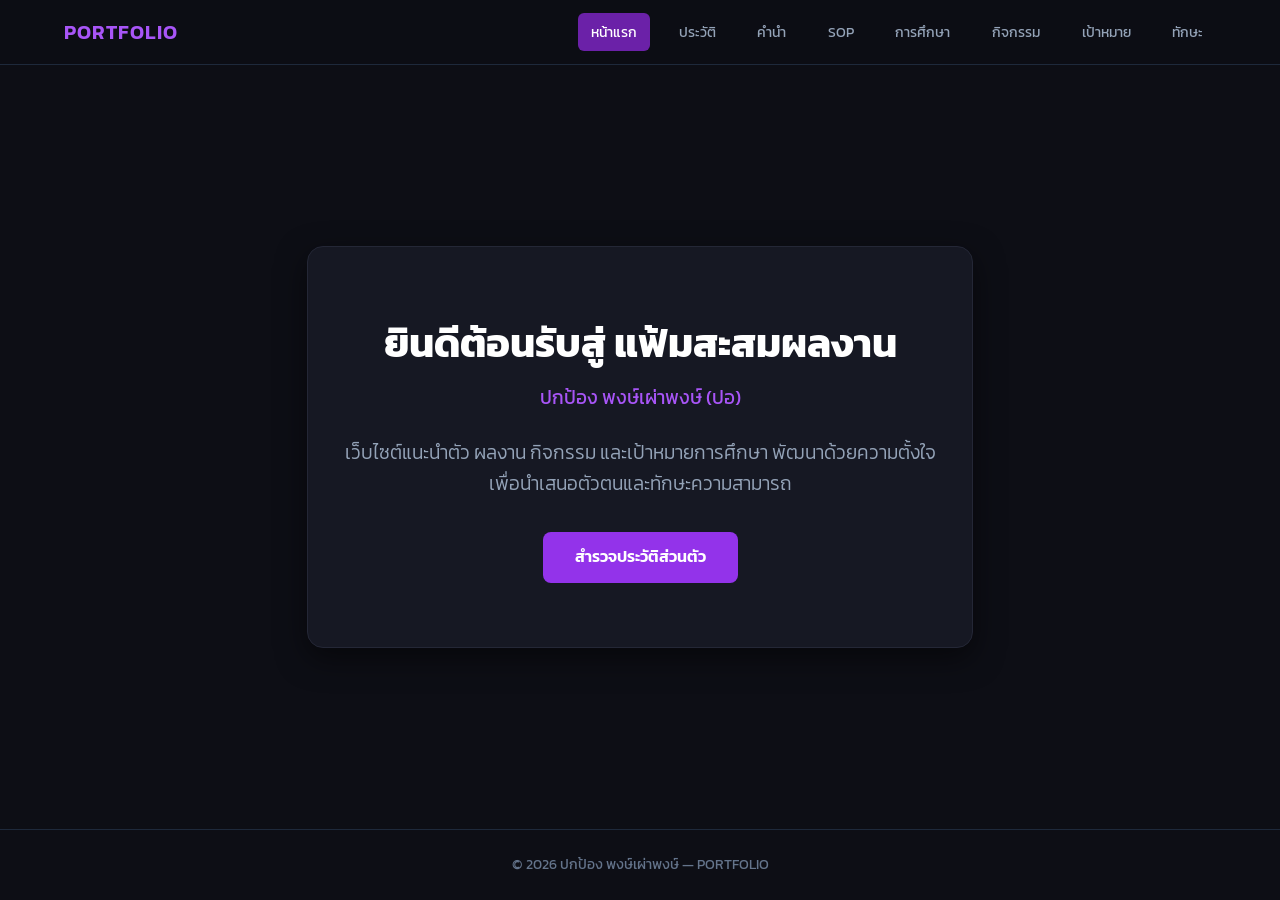
==== commit b2aedf22: "Update index.html" ====
--- a/index.html
+++ b/index.html
@@ -1,1467 +1,62 @@
 <!DOCTYPE html>
 <html lang="th">
-
 <head>
   <meta charset="UTF-8">
   <meta name="viewport" content="width=device-width, initial-scale=1.0">
+  <title>หน้าแรก | ปกป้อง พงษ์เผ่าพงษ์</title>
+  <link href="https://fonts.googleapis.com/css2?family=Kanit:wght@300;400;600&display=swap" rel="stylesheet">
+  <style>
+    * { margin: 0; padding: 0; box-sizing: border-box; font-family: 'Kanit', sans-serif; }
+    body { background-color: #0d0e15; color: #e2e8f0; line-height: 1.6; min-height: 100vh; display: flex; flex-direction: column; }
+    
+    /* Navbar Styles */
+    nav { background: rgba(13, 14, 21, 0.9); backdrop-filter: blur(10px); position: sticky; top: 0; z-index: 100; border-bottom: 1px solid #1e293b; display: flex; justify-content: space-between; align-items: center; padding: 1rem 5%; }
+    .logo { font-size: 1.25rem; font-weight: 600; color: #a855f7; text-transform: uppercase; letter-spacing: 1px; }
+    nav ul { display: flex; list-style: none; gap: 1rem; flex-wrap: wrap; }
+    nav a { color: #94a3b8; text-decoration: none; padding: 0.5rem 0.8rem; border-radius: 6px; font-size: 0.9rem; transition: all 0.3s; }
+    nav a:hover, nav a.active { color: #fff; background: #6b21a8; }
 
-  <title>Portfolio | ปกป้อง พงษ์เผ่าพงษ์</title>
+    /* Main Container */
+    .container { max-width: 900px; margin: 3rem auto; padding: 0 1.5rem; flex: 1; display: flex; align-items: center; }
+    .hero { text-align: center; width: 100%; background: #161823; padding: 4rem 2rem; border-radius: 16px; border: 1px solid #242736; box-shadow: 0 10px 30px rgba(0,0,0,0.5); }
+    .hero h1 { font-size: 2.5rem; color: #fff; margin-bottom: 0.5rem; }
+    .hero p { font-size: 1.2rem; color: #a855f7; margin-bottom: 1.5rem; }
+    .hero .desc { color: #94a3b8; max-width: 600px; margin: 0 auto 2rem; font-weight: 300; }
+    .btn { display: inline-block; background: #9333ea; color: #fff; text-decoration: none; padding: 0.8rem 2rem; border-radius: 8px; font-weight: 600; transition: background 0.3s; }
+    .btn:hover { background: #7e22ce; }
 
-  <link rel="preconnect" href="https://fonts.googleapis.com">
-  <link rel="preconnect" href="https://fonts.gstatic.com" crossorigin>
-
-  <link
-    href="https://fonts.googleapis.com/css2?family=Kanit:wght@300;400;500;600;700&display=swap"
-    rel="stylesheet"
-  >
-
-  <style>
-
-    * {
-      margin: 0;
-      padding: 0;
-      box-sizing: border-box;
-    }
-
-    html {
-      scroll-behavior: smooth;
-      scroll-padding-top: 80px; /* เพิ่มระยะเว้นช่องว่างด้านบนให้ไม่โดน Navbar บังหัวข้อ */
-    }
-
-    body {
-      font-family: "Kanit", sans-serif;
-      background: #07070a;
-      color: #fff;
-      overflow-x: hidden;
-      min-height: 100vh;
-    }
-
-    body::before {
-      content: "";
-      position: fixed;
-      width: 500px;
-      height: 500px;
-      background: #6c3cff;
-      filter: blur(180px);
-      opacity: 0.18;
-      top: -150px;
-      left: -150px;
-      z-index: -1;
-      pointer-events: none;
-    }
-
-    body::after {
-      content: "";
-      position: fixed;
-      width: 450px;
-      height: 450px;
-      background: #00d9ff;
-      filter: blur(180px);
-      opacity: 0.12;
-      right: -150px;
-      bottom: -150px;
-      z-index: -1;
-      pointer-events: none;
-    }
-
-    /* ================= NAVBAR ================= */
-
-    nav {
-      position: fixed;
-      top: 0;
-      left: 0;
-      width: 100%;
-      padding: 16px 6%;
-
-      display: flex;
-      justify-content: space-between;
-      align-items: center;
-
-      background: rgba(7, 7, 10, 0.82);
-      backdrop-filter: blur(15px);
-
-      border-bottom: 1px solid rgba(255,255,255,0.08);
-
-      z-index: 1000;
-    }
-
-    .logo {
-      font-size: 21px;
-      font-weight: 600;
-      color: #fff;
-      white-space: nowrap;
-    }
-
-    .logo span {
-      color: #8b5cff;
-    }
-
-    nav ul {
-      display: flex;
-      list-style: none;
-      gap: 22px;
-    }
-
-    nav a {
-      color: #aaa;
-      text-decoration: none;
-      transition: 0.3s;
-      cursor: pointer;
-      white-space: nowrap;
-    }
-
-    nav a:hover,
-    nav a.active {
-      color: #8b5cff;
-    }
-
-    /* ================= PAGE ================= */
-
-    /* ปรับแต่งให้ทุก Section แสดงผลพร้อมกันเพื่อรองรับ Scroll ถึงหัวข้อ */
-    .page {
-      display: flex;
-      flex-direction: column;
-      justify-content: center;
-      min-height: 100vh;
-      padding: 100px 9% 60px;
-      max-width: 1250px;
-      margin: auto;
-    }
-
-    /* ================= HOME ================= */
-
-    #home {
-      text-align: center;
-      align-items: center;
-    }
-
-    .profile {
-      width: 190px;
-      height: 190px;
-      border-radius: 50%;
-      object-fit: cover;
-      border: 4px solid #8b5cff;
-      box-shadow: 0 0 40px rgba(139,92,255,0.5);
-      margin-bottom: 30px;
-    }
-
-    .tag {
-      color: #8b5cff;
-      letter-spacing: 4px;
-      font-size: 15px;
-      margin-bottom: 10px;
-    }
-
-    h1 {
-      font-size: clamp(45px, 8vw, 85px);
-      line-height: 1;
-      margin-bottom: 20px;
-    }
-
-    h1 span {
-      color: #8b5cff;
-    }
-
-    .subtitle {
-      color: #aaa;
-      font-size: 18px;
-      max-width: 700px;
-      line-height: 1.8;
-    }
-
-    .button {
-      display: inline-block;
-      margin-top: 35px;
-      padding: 13px 30px;
-      border-radius: 30px;
-
-      background: linear-gradient(
-        135deg,
-        #8b5cff,
-        #5c35d6
-      );
-
-      color: white;
-      text-decoration: none;
-
-      box-shadow: 0 10px 30px rgba(139,92,255,0.3);
-      transition: 0.3s;
-    }
-
-    .button:hover {
-      transform: translateY(-5px);
-      box-shadow: 0 15px 40px rgba(139,92,255,0.5);
-    }
-
-    /* ================= SECTION TITLE ================= */
-
-    .section-title {
-      margin-bottom: 45px;
-    }
-
-    .section-title small {
-      color: #8b5cff;
-      letter-spacing: 3px;
-    }
-
-    .section-title h2 {
-      font-size: 45px;
-      margin-top: 5px;
-    }
-
-    /* ================= CARD ================= */
-
-    .card {
-      background: rgba(255,255,255,0.04);
-      border: 1px solid rgba(255,255,255,0.08);
-      border-radius: 20px;
-      padding: 35px;
-      transition: 0.4s;
-    }
-
-    .card:hover {
-      transform: translateY(-5px);
-      border-color: #8b5cff;
-      box-shadow: 0 15px 40px rgba(139,92,255,0.15);
-    }
-
-    .card h3 {
-      font-size: 28px;
-      margin-bottom: 12px;
-    }
-
-    .card p {
-      color: #aaa;
-      line-height: 1.9;
-    }
-
-    .purple {
-      color: #8b5cff;
-    }
-
-    /* ================= ABOUT ================= */
-
-    .info {
-      display: grid;
-      grid-template-columns: repeat(2, 1fr);
-      gap: 15px;
-    }
-
-    .info-box {
-      padding: 22px;
-      border-left: 3px solid #8b5cff;
-      background: rgba(255,255,255,0.035);
-      transition: 0.3s;
-    }
-
-    .info-box:hover {
-      transform: translateX(5px);
-      background: rgba(139,92,255,0.08);
-    }
-
-    .info-box strong {
-      display: block;
-      color: #8b5cff;
-      margin-bottom: 5px;
-    }
-
-    /* ================= EDUCATION ================= */
-
-    .timeline {
-      position: relative;
-      max-width: 900px;
-    }
-
-    .timeline::before {
-      content: "";
-      position: absolute;
-      left: 15px;
-      top: 0;
-      bottom: 0;
-      width: 2px;
-      background: #8b5cff;
-    }
-
-    .timeline-item {
-      position: relative;
-      padding-left: 55px;
-      margin-bottom: 45px;
-    }
-
-    .timeline-item::before {
-      content: "";
-      position: absolute;
-      left: 8px;
-      top: 22px;
-
-      width: 16px;
-      height: 16px;
-
-      background: #8b5cff;
-      border-radius: 50%;
-
-      box-shadow: 0 0 15px #8b5cff;
-    }
-
-    .education-school {
-      display: flex;
-      align-items: center;
-      gap: 18px;
-    }
-
-    .education-school img {
-      width: 70px;
-      height: 70px;
-
-      object-fit: contain;
-
-      padding: 7px;
-
-      background: rgba(255,255,255,0.06);
-
-      border-radius: 14px;
-
-      border: 1px solid rgba(255,255,255,0.1);
-
-      flex-shrink: 0;
-
-      transition: 0.3s;
-    }
-
-    .timeline-item:hover .education-school img {
-      border-color: #8b5cff;
-      box-shadow: 0 0 20px rgba(139,92,255,0.25);
-    }
-
-    .education-school h3 {
-      font-size: 24px;
-      margin-bottom: 5px;
-    }
-
-    .education-school p {
-      color: #aaa;
-    }
-
-    /* ================= SOP ================= */
-
-    .sop-card {
-      max-width: 1000px;
-      margin: 0 auto;
-      width: 100%;
-    }
-
-    .sop-card h3 {
-      color: #fff;
-      font-size: 30px;
-      margin-bottom: 25px;
-    }
-
-    .sop-card p {
-      color: #bbb;
-      font-size: 17px;
-      line-height: 2.1;
-      margin-bottom: 22px;
-      text-align: justify;
-    }
-
-    .sop-highlight {
-      margin-top: 35px;
-      padding: 25px;
-      border-radius: 18px;
-
-      background: linear-gradient(
-        135deg,
-        rgba(139,92,255,0.15),
-        rgba(0,217,255,0.06)
-      );
-
-      border: 1px solid rgba(139,92,255,0.35);
-
-      text-align: center;
-    }
-
-    .sop-highlight span {
-      display: block;
-      color: #8b5cff;
-      font-size: 13px;
-      letter-spacing: 4px;
-      margin-bottom: 8px;
-    }
-
-    .sop-highlight strong {
-      font-size: 24px;
-
-      background: linear-gradient(
-        90deg,
-        #8b5cff,
-        #00d9ff
-      );
-
-      -webkit-background-clip: text;
-      -webkit-text-fill-color: transparent;
-    }
-
-    /* ================= ACTIVITY ================= */
-
-    .activity {
-      width: 100%;
-      padding: 35px;
-
-      background: linear-gradient(
-        135deg,
-        rgba(139,92,255,0.12),
-        rgba(0,217,255,0.05)
-      );
-
-      border: 1px solid rgba(139,92,255,0.3);
-      border-radius: 25px;
-    }
-
-    .activity h3 {
-      font-size: 30px;
-      margin-bottom: 15px;
-    }
-
-    .activity p {
-      color: #bbb;
-      line-height: 2;
-    }
-
-    .activity-images {
-      display: grid;
-      grid-template-columns: repeat(2, 1fr);
-      gap: 25px;
-      margin-bottom: 30px;
-    }
-
-    .image-box {
-      background: rgba(0,0,0,0.25);
-
-      border: 1px solid rgba(255,255,255,0.1);
-
-      border-radius: 18px;
-
-      padding: 15px;
-
-      overflow: hidden;
-
-      transition: 0.3s;
-    }
-
-    .image-box:hover {
-      border-color: #8b5cff;
-
-      box-shadow:
-        0 15px 40px rgba(139,92,255,0.2);
-
-      transform: translateY(-5px);
-    }
-
-    .image-box h4 {
-      color: #8b5cff;
-      font-size: 18px;
-      margin-bottom: 12px;
-      text-align: center;
-    }
-
-    .activity-img,
-    .certificate-img {
-      display: block;
-
-      width: 100%;
-
-      height: 400px;
-
-      object-fit: contain;
-
-      border-radius: 12px;
-
-      background: #050507;
-
-      cursor: zoom-in;
-
-      transition: 0.3s;
-    }
-
-    .activity-img:hover,
-    .certificate-img:hover {
-      transform: scale(1.02);
-    }
-
-    /* ================= UNIVERSITY ================= */
-
-    .university-box {
-      display: flex;
-      align-items: center;
-      gap: 25px;
-
-      margin-bottom: 25px;
-
-      padding: 20px;
-
-      border-radius: 18px;
-
-      background: rgba(255,255,255,0.035);
-
-      border: 1px solid rgba(255,255,255,0.08);
-    }
-
-    .university-logo {
-      width: 100px;
-      height: 100px;
-
-      object-fit: contain;
-
-      flex-shrink: 0;
-
-      padding: 10px;
-
-      background: #fff;
-
-      border-radius: 18px;
-    }
-
-    .university-box h3 {
-      margin-bottom: 5px;
-    }
-
-    .university-box p {
-      color: #aaa;
-    }
-
-    /* ================= SKILLS ================= */
-
-    .skills {
-      display: grid;
-      grid-template-columns: repeat(2, 1fr);
-      gap: 25px;
-    }
-
-    .skill {
-      padding: 30px;
-
-      border-radius: 20px;
-
-      background: rgba(255,255,255,0.04);
-
-      border: 1px solid rgba(255,255,255,0.08);
-
-      transition: 0.3s;
-    }
-
-    .skill:hover {
-      transform: translateY(-8px);
-
-      border-color: #8b5cff;
-
-      box-shadow:
-        0 15px 40px rgba(139,92,255,0.15);
-    }
-
-    .skill-icon {
-      font-size: 40px;
-      margin-bottom: 15px;
-    }
-
-    .skill h3 {
-      margin-bottom: 10px;
-      font-size: 24px;
-    }
-
-    .skill p {
-      color: #aaa;
-      line-height: 1.7;
-    }
-
-    /* ================= LIGHTBOX ================= */
-
-    .lightbox {
-      display: none;
-
-      position: fixed;
-
-      z-index: 9999;
-
-      left: 0;
-      top: 0;
-
-      width: 100%;
-      height: 100%;
-
-      background: rgba(0,0,0,0.92);
-
-      justify-content: center;
-      align-items: center;
-
-      padding: 30px;
-    }
-
-    .lightbox.show {
-      display: flex;
-    }
-
-    .lightbox img {
-      max-width: 95%;
-      max-height: 90vh;
-
-      object-fit: contain;
-
-      border-radius: 10px;
-
-      box-shadow:
-        0 0 50px rgba(139,92,255,0.3);
-    }
-
-    .close-lightbox {
-      position: absolute;
-
-      top: 20px;
-      right: 35px;
-
-      font-size: 45px;
-
-      color: white;
-
-      cursor: pointer;
-
-      line-height: 1;
-
-      transition: 0.3s;
-    }
-
-    .close-lightbox:hover {
-      color: #8b5cff;
-    }
-
-    /* ================= FOOTER ================= */
-
-    footer {
-      text-align: center;
-
-      padding: 40px;
-
-      color: #666;
-
-      border-top:
-        1px solid rgba(255,255,255,0.08);
-    }
-
-    /* ================= MOBILE ================= */
-
-    @media (max-width: 768px) {
-
-      nav {
-        padding: 14px 5%;
-      }
-
-      .logo {
-        font-size: 16px;
-      }
-
-      nav ul {
-        gap: 8px;
-        font-size: 10px;
-        flex-wrap: wrap;
-        justify-content: flex-end;
-      }
-
-      .page {
-        padding: 80px 6% 40px;
-      }
-
-      .info,
-      .skills,
-      .activity-images {
-        grid-template-columns: 1fr;
-      }
-
-      .profile {
-        width: 150px;
-        height: 150px;
-      }
-
-      .section-title h2 {
-        font-size: 35px;
-      }
-
-      .activity,
-      .card {
-        padding: 25px;
-      }
-
-      h1 {
-        font-size: 50px;
-      }
-
-      .activity h3 {
-        font-size: 24px;
-      }
-
-      .activity-img,
-      .certificate-img {
-        height: auto;
-        max-height: 500px;
-        object-fit: contain;
-      }
-
-      .sop-card p {
-        font-size: 15px;
-        line-height: 1.9;
-        text-align: left;
-      }
-
-      .sop-card h3 {
-        font-size: 23px;
-      }
-
-      .sop-highlight strong {
-        font-size: 18px;
-      }
-
-      .university-box {
-        align-items: flex-start;
-        gap: 15px;
-        padding: 15px;
-      }
-
-      .university-logo {
-        width: 75px;
-        height: 75px;
-      }
-
-      .education-school {
-        gap: 12px;
-      }
-
-      .education-school img {
-        width: 60px;
-        height: 60px;
-      }
-
-      .education-school h3 {
-        font-size: 19px;
-      }
-
-      .lightbox {
-        padding: 15px;
-      }
-
-      .lightbox img {
-        max-width: 100%;
-        max-height: 85vh;
-      }
-
-      .close-lightbox {
-        top: 15px;
-        right: 20px;
-        font-size: 38px;
-      }
-    }
-
+    /* Footer */
+    footer { text-align: center; padding: 1.5rem; border-top: 1px solid #1e293b; color: #64748b; font-size: 0.85rem; margin-top: auto; }
   </style>
 </head>
-
 <body>
 
-<!-- ================= NAVBAR ================= -->
+  <nav>
+    <div class="logo">PORTFOLIO</div>
+    <ul>
+      <li><a href="index.html" class="active">หน้าแรก</a></li>
+      <li><a href="about.html">ประวัติ</a></li>
+      <li><a href="preface.html">คำนำ</a></li>
+      <li><a href="sop.html">SOP</a></li>
+      <li><a href="education.html">การศึกษา</a></li>
+      <li><a href="activity.html">กิจกรรม</a></li>
+      <li><a href="future.html">เป้าหมาย</a></li>
+      <li><a href="skills.html">ทักษะ</a></li>
+    </ul>
+  </nav>
 
-<nav>
-
-  <div class="logo">
-    แฟ้มสะสมผลงาน
+  <div class="container">
+    <div class="hero">
+      <h1>ยินดีต้อนรับสู่ แฟ้มสะสมผลงาน</h1>
+      <p>ปกป้อง พงษ์เผ่าพงษ์ (ปอ)</p>
+      <p class="desc">เว็บไซต์แนะนำตัว ผลงาน กิจกรรม และเป้าหมายการศึกษา พัฒนาด้วยความตั้งใจเพื่อนำเสนอตัวตนและทักษะความสามารถ</p>
+      <a href="about.html" class="btn">สำรวจประวัติส่วนตัว</a>
+    </div>
   </div>
 
-  <ul>
-
-    <li>
-      <a href="#home">หน้าแรก</a>
-    </li>
-
-    <li>
-      <a href="#about">ประวัติ</a>
-    </li>
-
-    <li>
-      <a href="#preface">คำนำ</a>
-    </li>
-
-    <li>
-      <a href="#sop">SOP</a>
-    </li>
-
-    <li>
-      <a href="#education">การศึกษา</a>
-    </li>
-
-    <li>
-      <a href="#activity">กิจกรรม</a>
-    </li>
-
-    <li>
-      <a href="#future">เป้าหมาย</a>
-    </li>
-
-    <li>
-      <a href="#skills">ทักษะ</a>
-    </li>
-
-  </ul>
-
-</nav>
-
-
-<!-- ================= HOME ================= -->
-
-<section id="home" class="page">
-
-  <img
-    src="profile.jpeg"
-    alt="รูปโปรไฟล์"
-    class="profile"
-  >
-
-  <div class="tag">
-    PORTFOLIO 2026
-  </div>
-
-  <h1>
-    นายปกป้อง<br>
-    <span>พงษ์เผ่าพงษ์</span>
-  </h1>
-
-  <p class="subtitle">
-
-    นักเรียนชั้นมัธยมศึกษาปีที่ 6<br>
-
-    สายการเรียน วิทยาศาสตร์–คณิตศาสตร์
-    (เตรียมวิศวะคอมพิวเตอร์)<br>
-
-    โรงเรียนบ้านบึง “อุตสาหกรรมนุเคราะห์”
-
-  </p>
-
-  <a
-    href="#about"
-    class="button"
-  >
-    เข้าสู่ Portfolio →
-  </a>
-
-</section>
-
-
-<!-- ================= ABOUT ================= -->
-
-<section id="about" class="page">
-
-  <div class="section-title">
-
-    <small>
-      01 — ABOUT ME
-    </small>
-
-    <h2>
-      ประวัติส่วนตัว
-    </h2>
-
-  </div>
-
-  <div class="info">
-
-    <div class="info-box">
-      <strong>ชื่อ</strong>
-      นายปกป้อง พงษ์เผ่าพงษ์
-    </div>
-
-    <div class="info-box">
-      <strong>ชื่อเล่น</strong>
-      ปอ
-    </div>
-
-    <div class="info-box">
-      <strong>วัน / เดือน / ปีเกิด</strong>
-      2 / 12 / 2551
-    </div>
-
-    <div class="info-box">
-      <strong>หมู่เลือด</strong>
-      -
-    </div>
-
-    <div class="info-box">
-      <strong>สัญชาติ</strong>
-      ไทย
-    </div>
-
-    <div class="info-box">
-      <strong>งานอดิเรก</strong>
-      ดูการ์ตูน • อ่านการ์ตูน • เล่นเกม
-    </div>
-
-  </div>
-
-</section>
-
-
-<!-- ================= PREFACE ================= -->
-
-<section id="preface" class="page">
-
-  <div class="section-title">
-
-    <small>
-      02 — PREFACE
-    </small>
-
-    <h2>
-      คำนำ
-    </h2>
-
-  </div>
-
-  <div class="card">
-
-    <p>
-      แฟ้มสะสมผลงาน (Portfolio) เล่มนี้จัดทำขึ้นเพื่อรวบรวม
-      ประวัติส่วนตัว ประวัติการศึกษา กิจกรรมที่เข้าร่วม
-      ความสนใจ และทักษะต่าง ๆ ของข้าพเจ้า
-      เพื่อแสดงให้เห็นถึงความรู้ ความสามารถ ความสนใจ
-      และประสบการณ์ที่ได้สั่งสมมาตลอดช่วงเวลาของการศึกษา
-    </p>
-
-    <br>
-
-    <p>
-      ข้าพเจ้ามีความสนใจในด้าน
-      <strong class="purple">
-        คอมพิวเตอร์และเทคโนโลยี
-      </strong>
-      เนื่องจากคอมพิวเตอร์เป็นส่วนสำคัญในการพัฒนาสังคม
-      และการดำเนินชีวิตในปัจจุบัน อีกทั้งยังเป็นศาสตร์ที่เปิดโอกาส
-      ให้เราได้คิดสร้างสรรค์สิ่งใหม่ ๆ แก้ไขปัญหา
-      และพัฒนานวัตกรรมที่สามารถนำไปใช้ประโยชน์ได้จริง
-    </p>
-
-    <br>
-
-    <p>
-      ข้าพเจ้าหวังว่าแฟ้มสะสมผลงานเล่มนี้จะสะท้อนให้เห็นถึง
-      ความตั้งใจ ความสนใจ และความมุ่งมั่นในการเรียนรู้ด้านคอมพิวเตอร์
-      รวมถึงเป็นส่วนหนึ่งที่แสดงถึงความพร้อมในการศึกษาต่อ
-      ในระดับอุดมศึกษาต่อไป
-    </p>
-
-  </div>
-
-</section>
-
-
-<!-- ================= SOP ================= -->
-
-<section id="sop" class="page">
-
-  <div class="section-title">
-
-    <small>
-      03 — STATEMENT OF PURPOSE
-    </small>
-
-    <h2>
-      SOP
-    </h2>
-
-  </div>
-
-  <div class="card sop-card">
-
-    <h3>
-      เหตุผลและแรงบันดาลใจในการศึกษาต่อ
-    </h3>
-
-    <p>
-      ข้าพเจ้ามีความสนใจในด้านคอมพิวเตอร์และเทคโนโลยี
-      เนื่องจากเป็นศาสตร์ที่มีบทบาทสำคัญต่อการดำเนินชีวิต
-      และการพัฒนาสังคมในปัจจุบัน ข้าพเจ้าสนใจการทำงาน
-      ของคอมพิวเตอร์ การเขียนโปรแกรม และการสร้างสิ่งต่าง ๆ
-      ที่สามารถนำเทคโนโลยีมาใช้เพื่อแก้ไขปัญหา
-      และสร้างประโยชน์ให้กับผู้อื่น
-    </p>
-
-    <p>
-      ในช่วงมัธยมศึกษาตอนปลาย ข้าพเจ้าได้เลือกเรียน
-      สายวิทยาศาสตร์–คณิตศาสตร์ (เตรียมวิศวะคอมพิวเตอร์)
-      ซึ่งช่วยให้ข้าพเจ้าได้พัฒนาทักษะด้านการคิดวิเคราะห์
-      การแก้ปัญหา และการเรียนรู้ทางด้านวิทยาศาสตร์
-      และคณิตศาสตร์ อันเป็นพื้นฐานสำคัญสำหรับการศึกษา
-      ด้านวิศวกรรมคอมพิวเตอร์
-    </p>
-
-    <p>
-      นอกจากนี้ ข้าพเจ้ายังมีโอกาสเข้าร่วม
-      <strong class="purple">
-        ค่ายพัฒนานวัตกรรมและเทคโนโลยี ครั้งที่ 5
-      </strong>
-      ณ โรงเรียนบ้านบึง “อุตสาหกรรมนุเคราะห์”
-      ประสบการณ์จากกิจกรรมครั้งนี้ทำให้ข้าพเจ้าได้เรียนรู้
-      เกี่ยวกับนวัตกรรมและเทคโนโลยี รวมถึงได้ฝึกการทำงานเป็นทีม
-      การแลกเปลี่ยนความคิดเห็น และการแก้ไขปัญหาอย่างเป็นระบบ
-    </p>
-
-    <p>
-      ข้าพเจ้าจึงมีความตั้งใจที่จะศึกษาต่อใน
-      <strong class="purple">
-        คณะวิศวกรรมคอมพิวเตอร์ มหาวิทยาลัยเกษตรศาสตร์
-      </strong>
-      เพราะต้องการศึกษาความรู้เกี่ยวกับคอมพิวเตอร์
-      การเขียนโปรแกรม การออกแบบและพัฒนาระบบ
-      รวมถึงเทคโนโลยีต่าง ๆ ที่สามารถนำไปประยุกต์ใช้
-      ในการแก้ไขปัญหาในชีวิตจริง
-    </p>
-
-    <p>
-      ในอนาคต ข้าพเจ้าตั้งใจที่จะพัฒนาความรู้
-      และทักษะด้านคอมพิวเตอร์อย่างต่อเนื่อง
-      พร้อมทั้งเรียนรู้เทคโนโลยีใหม่ ๆ อยู่เสมอ
-      เพื่อเตรียมความพร้อมสำหรับการทำงานในสายอาชีพ
-      ด้านเทคโนโลยี และนำความรู้ที่ได้รับไปสร้างสรรค์
-      ผลงานหรือนวัตกรรมที่เป็นประโยชน์ต่อสังคมต่อไป
-    </p>
-
-    <div class="sop-highlight">
-
-      <span>
-        MY PASSION
-      </span>
-
-      <strong>
-        Computer • Technology • Innovation
-      </strong>
-
-    </div>
-
-  </div>
-
-</section>
-
-
-<!-- ================= EDUCATION ================= -->
-
-<section id="education" class="page">
-
-  <div class="section-title">
-
-    <small>
-      04 — EDUCATION
-    </small>
-
-    <h2>
-      ประวัติการศึกษา
-    </h2>
-
-  </div>
-
-  <div class="timeline">
-
-    <div class="timeline-item">
-
-      <div class="education-school">
-
-        <img
-          src="bankaodin.png"
-          alt="โลโก้โรงเรียนบ้านเขาดิน"
-        >
-
-        <div>
-
-          <h3>
-            ระดับอนุบาล
-          </h3>
-
-          <p>
-            โรงเรียนบ้านเขาดิน
-          </p>
-
-        </div>
-
-      </div>
-
-    </div>
-
-
-    <div class="timeline-item">
-
-      <div class="education-school">
-
-        <img
-          src="bankaodin.png"
-          alt="โลโก้โรงเรียนบ้านเขาดิน"
-        >
-
-        <div>
-
-          <h3>
-            ระดับประถมศึกษา
-          </h3>
-
-          <p>
-            โรงเรียนบ้านเขาดิน
-          </p>
-
-        </div>
-
-      </div>
-
-    </div>
-
-
-    <div class="timeline-item">
-
-      <div class="education-school">
-
-        <img
-          src="banbung.png"
-          alt="โลโก้โรงเรียนบ้านบึง"
-        >
-
-        <div>
-
-          <h3>
-            ระดับมัธยมศึกษาตอนต้น
-          </h3>
-
-          <p>
-            โรงเรียนบ้านบึง “อุตสาหกรรมนุเคราะห์”
-          </p>
-
-        </div>
-
-      </div>
-
-    </div>
-
-
-    <div class="timeline-item">
-
-      <div class="education-school">
-
-        <img
-          src="banbung.png"
-          alt="โลโก้โรงเรียนบ้านบึง"
-        >
-
-        <div>
-
-          <h3>
-            ระดับมัธยมศึกษาตอนปลาย
-          </h3>
-
-          <p>
-            โรงเรียนบ้านบึง “อุตสาหกรรมนุเคราะห์”
-          </p>
-
-        </div>
-
-      </div>
-
-    </div>
-
-  </div>
-
-</section>
-
-
-<!-- ================= ACTIVITY ================= -->
-
-<section id="activity" class="page">
-
-  <div class="section-title">
-
-    <small>
-      05 — ACTIVITY
-    </small>
-
-    <h2>
-      กิจกรรมที่เข้าร่วม
-    </h2>
-
-  </div>
-
-  <div class="activity">
-
-    <div class="activity-images">
-
-      <div class="image-box">
-
-        <h4>
-          รูปกิจกรรม
-        </h4>
-
-        <img
-          src="activity.jpeg"
-          alt="รูปกิจกรรมค่ายพัฒนานวัตกรรมและเทคโนโลยี"
-          class="activity-img"
-          onclick="openLightbox(this.src)"
-        >
-
-      </div>
-
-
-      <div class="image-box">
-
-        <h4>
-          เกียรติบัตร
-        </h4>
-
-        <img
-          src="buud.jpg"
-          alt="เกียรติบัตรค่ายพัฒนานวัตกรรมและเทคโนโลยี"
-          class="certificate-img"
-          onclick="openLightbox(this.src)"
-        >
-
-      </div>
-
-    </div>
-
-    <h3>
-      ค่ายพัฒนานวัตกรรมและเทคโนโลยี ครั้งที่ 5
-    </h3>
-
-    <p>
-      ณ โรงเรียนบ้านบึง “อุตสาหกรรมนุเคราะห์”
-    </p>
-
-    <br>
-
-    <p>
-      การเข้าร่วมโครงการค่ายพัฒนานวัตกรรมและเทคโนโลยี
-      เป็นประสบการณ์ที่ช่วยเปิดโอกาสให้ข้าพเจ้าได้เรียนรู้
-      เกี่ยวกับนวัตกรรมและเทคโนโลยี รวมถึงได้ฝึกการทำงานร่วมกับผู้อื่น
-      การแลกเปลี่ยนความคิดเห็น และการแก้ไขปัญหาอย่างเป็นระบบ
-    </p>
-
-  </div>
-
-</section>
-
-
-<!-- ================= FUTURE ================= -->
-
-<section id="future" class="page">
-
-  <div class="section-title">
-
-    <small>
-      06 — MY GOAL
-    </small>
-
-    <h2>
-      ความสนใจศึกษาต่อ
-    </h2>
-
-  </div>
-
-  <div class="card">
-
-    <div class="university-box">
-
-      <img
-        src="kasetsart.png"
-        alt="ตรามหาวิทยาลัยเกษตรศาสตร์"
-        class="university-logo"
-      >
-
-      <div>
-
-        <h3>
-          คณะวิศวกรรมคอมพิวเตอร์
-        </h3>
-
-        <p>
-          มหาวิทยาลัยเกษตรศาสตร์
-        </p>
-
-      </div>
-
-    </div>
-
-    <p>
-      ข้าพเจ้ามีความสนใจศึกษาต่อในคณะวิศวกรรมคอมพิวเตอร์
-      มหาวิทยาลัยเกษตรศาสตร์ เพราะเป็นสาขาที่เกี่ยวข้องกับ
-      คอมพิวเตอร์ เทคโนโลยี การเขียนโปรแกรม และการพัฒนาระบบต่าง ๆ
-      ซึ่งตรงกับความสนใจและเป้าหมายในการพัฒนาตนเองของข้าพเจ้า
-    </p>
-
-  </div>
-
-</section>
-
-
-<!-- ================= SKILLS ================= -->
-
-<section id="skills" class="page">
-
-  <div class="section-title">
-
-    <small>
-      07 — SKILLS
-    </small>
-
-    <h2>
-      ทักษะ
-    </h2>
-
-  </div>
-
-  <div class="skills">
-
-    <div class="skill">
-
-      <div class="skill-icon">
-        🤝
-      </div>
-
-      <h3>
-        การทำงานเป็นทีม
-      </h3>
-
-      <p>
-        สามารถทำงานร่วมกับผู้อื่น รับฟังความคิดเห็น
-        และช่วยกันวางแผนเพื่อให้การทำงานบรรลุเป้าหมาย
-      </p>
-
-    </div>
-
-
-    <div class="skill">
-
-      <div class="skill-icon">
-        🎤
-      </div>
-
-      <h3>
-        การกล้าแสดงออก
-      </h3>
-
-      <p>
-        มีความกล้าที่จะแสดงความคิดเห็น นำเสนอความคิด
-        และมีส่วนร่วมในกิจกรรมต่าง ๆ
-      </p>
-
-    </div>
-
-  </div>
-
-</section>
-
-
-<!-- ================= FOOTER ================= -->
-
-<footer>
-
-  <p>
-    © 2026 ปกป้อง พงษ์เผ่าพงษ์ — PORTFOLIO
-  </p>
-
-</footer>
-
-
-<!-- ================= LIGHTBOX ================= -->
-
-<div
-  id="lightbox"
-  class="lightbox"
-  onclick="closeLightbox()"
->
-
-  <span
-    class="close-lightbox"
-    onclick="closeLightbox()"
-  >
-    ×
-  </span>
-
-  <img
-    id="lightbox-img"
-    src=""
-    alt="รูปภาพขนาดใหญ่"
-    onclick="event.stopPropagation()"
-  >
-
-</div>
-
-
-<!-- ================= JAVASCRIPT ================= -->
-
-<script>
-
-  // สคริปต์สลับสถานะ Active ให้เมนูอัตโนมัติขณะที่ผู้ใช้เลื่อนหน้าจอ (ScrollSpy)
-  const sections = document.querySelectorAll("section.page");
-  const navLinks = document.querySelectorAll("nav ul li a");
-
-  window.addEventListener("scroll", () => {
-    let current = "";
-    sections.forEach((section) => {
-      const sectionTop = section.offsetTop;
-      const sectionHeight = section.clientHeight;
-      if (pageYOffset >= sectionTop - 150) {
-        current = section.getAttribute("id");
-      }
-    });
-
-    navLinks.forEach((link) => {
-      link.classList.remove("active");
-      if (link.getAttribute("href") === "#" + current) {
-        link.classList.add("active");
-      }
-    });
-  });
-
-  /* ================= LIGHTBOX ================= */
-
-  function openLightbox(src) {
-
-    const lightbox =
-      document.getElementById("lightbox");
-
-    const image =
-      document.getElementById("lightbox-img");
-
-    image.src = src;
-
-    lightbox.classList.add("show");
-
-    document.body.style.overflow =
-      "hidden";
-
-  }
-
-
-  function closeLightbox() {
-
-    const lightbox =
-      document.getElementById("lightbox");
-
-    lightbox.classList.remove("show");
-
-    document.body.style.overflow =
-      "";
-
-  }
-
-
-  document.addEventListener(
-    "keydown",
-    function(e) {
-
-      if (e.key === "Escape") {
-        closeLightbox();
-      }
-
-    }
-  );
-
-</script>
+  <footer>
+    <p>© 2026 ปกป้อง พงษ์เผ่าพงษ์ — PORTFOLIO</p>
+  </footer>
 
 </body>
 </html>
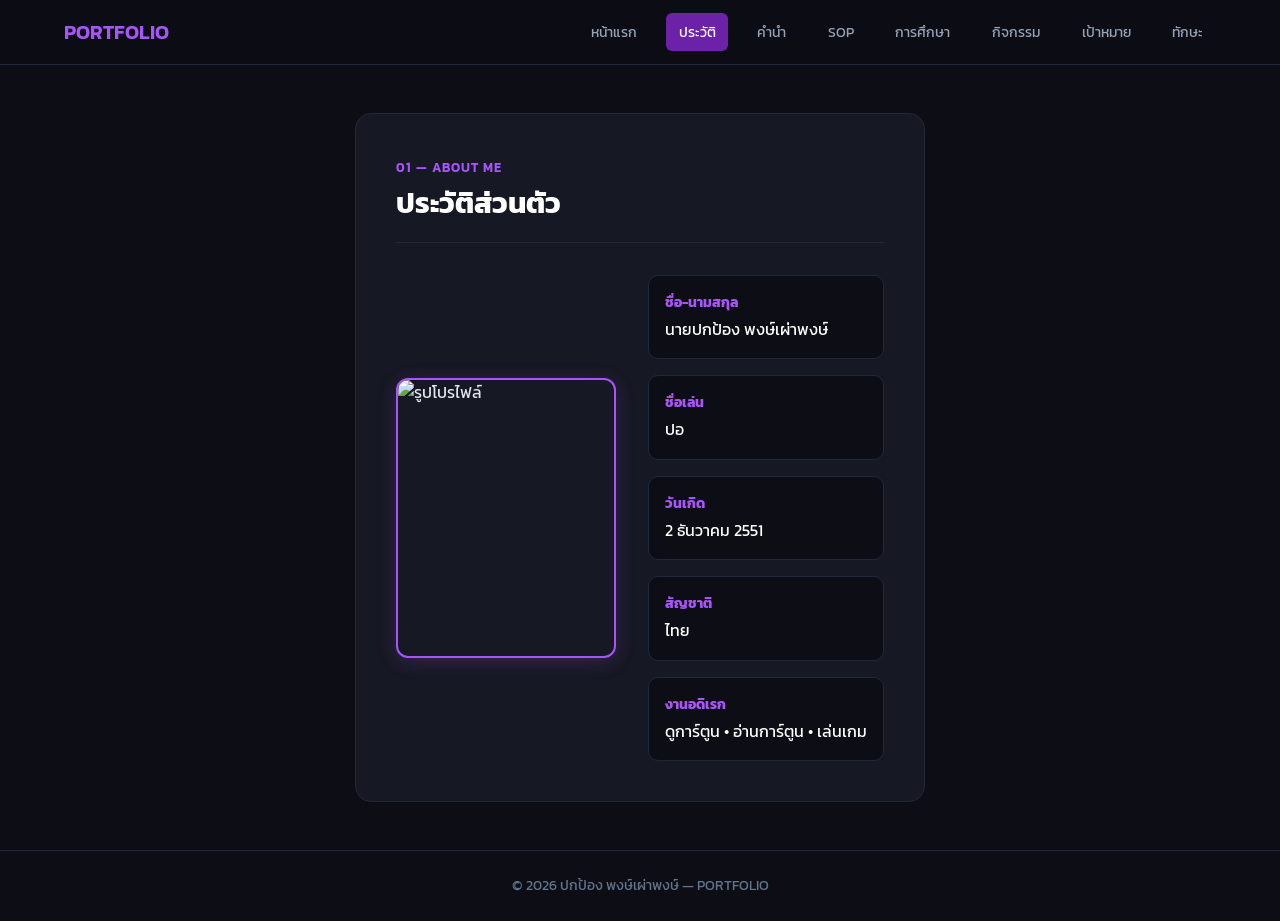
==== commit afcf30c2: "Update index.html" ====
--- a/index.html
+++ b/index.html
@@ -3,29 +3,31 @@
 <head>
   <meta charset="UTF-8">
   <meta name="viewport" content="width=device-width, initial-scale=1.0">
-  <title>หน้าแรก | ปกป้อง พงษ์เผ่าพงษ์</title>
+  <title>ประวัติ | ปกป้อง พงษ์เผ่าพงษ์</title>
   <link href="https://fonts.googleapis.com/css2?family=Kanit:wght@300;400;600&display=swap" rel="stylesheet">
   <style>
     * { margin: 0; padding: 0; box-sizing: border-box; font-family: 'Kanit', sans-serif; }
     body { background-color: #0d0e15; color: #e2e8f0; line-height: 1.6; min-height: 100vh; display: flex; flex-direction: column; }
-    
-    /* Navbar Styles */
     nav { background: rgba(13, 14, 21, 0.9); backdrop-filter: blur(10px); position: sticky; top: 0; z-index: 100; border-bottom: 1px solid #1e293b; display: flex; justify-content: space-between; align-items: center; padding: 1rem 5%; }
-    .logo { font-size: 1.25rem; font-weight: 600; color: #a855f7; text-transform: uppercase; letter-spacing: 1px; }
+    .logo { font-size: 1.25rem; font-weight: 600; color: #a855f7; text-transform: uppercase; }
     nav ul { display: flex; list-style: none; gap: 1rem; flex-wrap: wrap; }
     nav a { color: #94a3b8; text-decoration: none; padding: 0.5rem 0.8rem; border-radius: 6px; font-size: 0.9rem; transition: all 0.3s; }
     nav a:hover, nav a.active { color: #fff; background: #6b21a8; }
 
-    /* Main Container */
-    .container { max-width: 900px; margin: 3rem auto; padding: 0 1.5rem; flex: 1; display: flex; align-items: center; }
-    .hero { text-align: center; width: 100%; background: #161823; padding: 4rem 2rem; border-radius: 16px; border: 1px solid #242736; box-shadow: 0 10px 30px rgba(0,0,0,0.5); }
-    .hero h1 { font-size: 2.5rem; color: #fff; margin-bottom: 0.5rem; }
-    .hero p { font-size: 1.2rem; color: #a855f7; margin-bottom: 1.5rem; }
-    .hero .desc { color: #94a3b8; max-width: 600px; margin: 0 auto 2rem; font-weight: 300; }
-    .btn { display: inline-block; background: #9333ea; color: #fff; text-decoration: none; padding: 0.8rem 2rem; border-radius: 8px; font-weight: 600; transition: background 0.3s; }
-    .btn:hover { background: #7e22ce; }
+    .container { max-width: 900px; margin: 3rem auto; padding: 0 1.5rem; flex: 1; }
+    .card { background: #161823; padding: 2.5rem; border-radius: 16px; border: 1px solid #242736; }
+    .section-title { margin-bottom: 2rem; border-bottom: 1px solid #242736; padding-bottom: 1rem; }
+    .section-title small { color: #a855f7; font-weight: 600; letter-spacing: 1px; }
+    .section-title h2 { color: #fff; font-size: 1.8rem; }
+    
+    /* ส่วนรูปภาพและเนื้อหาประวัติ */
+    .about-wrapper { display: flex; gap: 2rem; align-items: center; flex-wrap: wrap; }
+    .profile-img { width: 220px; height: 280px; object-fit: cover; border-radius: 12px; border: 2px solid #a855f7; box-shadow: 0 4px 20px rgba(168, 85, 247, 0.2); }
+    .info-list { flex: 1; display: grid; grid-template-columns: repeat(auto-fit, minmax(200px, 1fr)); gap: 1rem; }
+    .info-item { background: #0d0e15; padding: 1rem; border-radius: 10px; border: 1px solid #1e293b; }
+    .info-item strong { color: #a855f7; display: block; font-size: 0.85rem; margin-bottom: 0.2rem; }
+    .info-item span { color: #fff; font-size: 1rem; }
 
-    /* Footer */
     footer { text-align: center; padding: 1.5rem; border-top: 1px solid #1e293b; color: #64748b; font-size: 0.85rem; margin-top: auto; }
   </style>
 </head>
@@ -34,8 +36,8 @@
   <nav>
     <div class="logo">PORTFOLIO</div>
     <ul>
-      <li><a href="index.html" class="active">หน้าแรก</a></li>
-      <li><a href="about.html">ประวัติ</a></li>
+      <li><a href="index.html">หน้าแรก</a></li>
+      <li><a href="about.html" class="active">ประวัติ</a></li>
       <li><a href="preface.html">คำนำ</a></li>
       <li><a href="sop.html">SOP</a></li>
       <li><a href="education.html">การศึกษา</a></li>
@@ -46,11 +48,24 @@
   </nav>
 
   <div class="container">
-    <div class="hero">
-      <h1>ยินดีต้อนรับสู่ แฟ้มสะสมผลงาน</h1>
-      <p>ปกป้อง พงษ์เผ่าพงษ์ (ปอ)</p>
-      <p class="desc">เว็บไซต์แนะนำตัว ผลงาน กิจกรรม และเป้าหมายการศึกษา พัฒนาด้วยความตั้งใจเพื่อนำเสนอตัวตนและทักษะความสามารถ</p>
-      <a href="about.html" class="btn">สำรวจประวัติส่วนตัว</a>
+    <div class="card">
+      <div class="section-title">
+        <small>01 — ABOUT ME</small>
+        <h2>ประวัติส่วนตัว</h2>
+      </div>
+
+      <div class="about-wrapper">
+        <!-- เปลี่ยน profile.jpg เป็นชื่อไฟล์รูปโปรไฟล์ของคุณ -->
+        <img src="profile.jpg" alt="รูปโปรไฟล์" class="profile-img">
+
+        <div class="info-list">
+          <div class="info-item"><strong>ชื่อ-นามสกุล</strong><span>นายปกป้อง พงษ์เผ่าพงษ์</span></div>
+          <div class="info-item"><strong>ชื่อเล่น</strong><span>ปอ</span></div>
+          <div class="info-item"><strong>วันเกิด</strong><span>2 ธันวาคม 2551</span></div>
+          <div class="info-item"><strong>สัญชาติ</strong><span>ไทย</span></div>
+          <div class="info-item"><strong>งานอดิเรก</strong><span>ดูการ์ตูน • อ่านการ์ตูน • เล่นเกม</span></div>
+        </div>
+      </div>
     </div>
   </div>
 
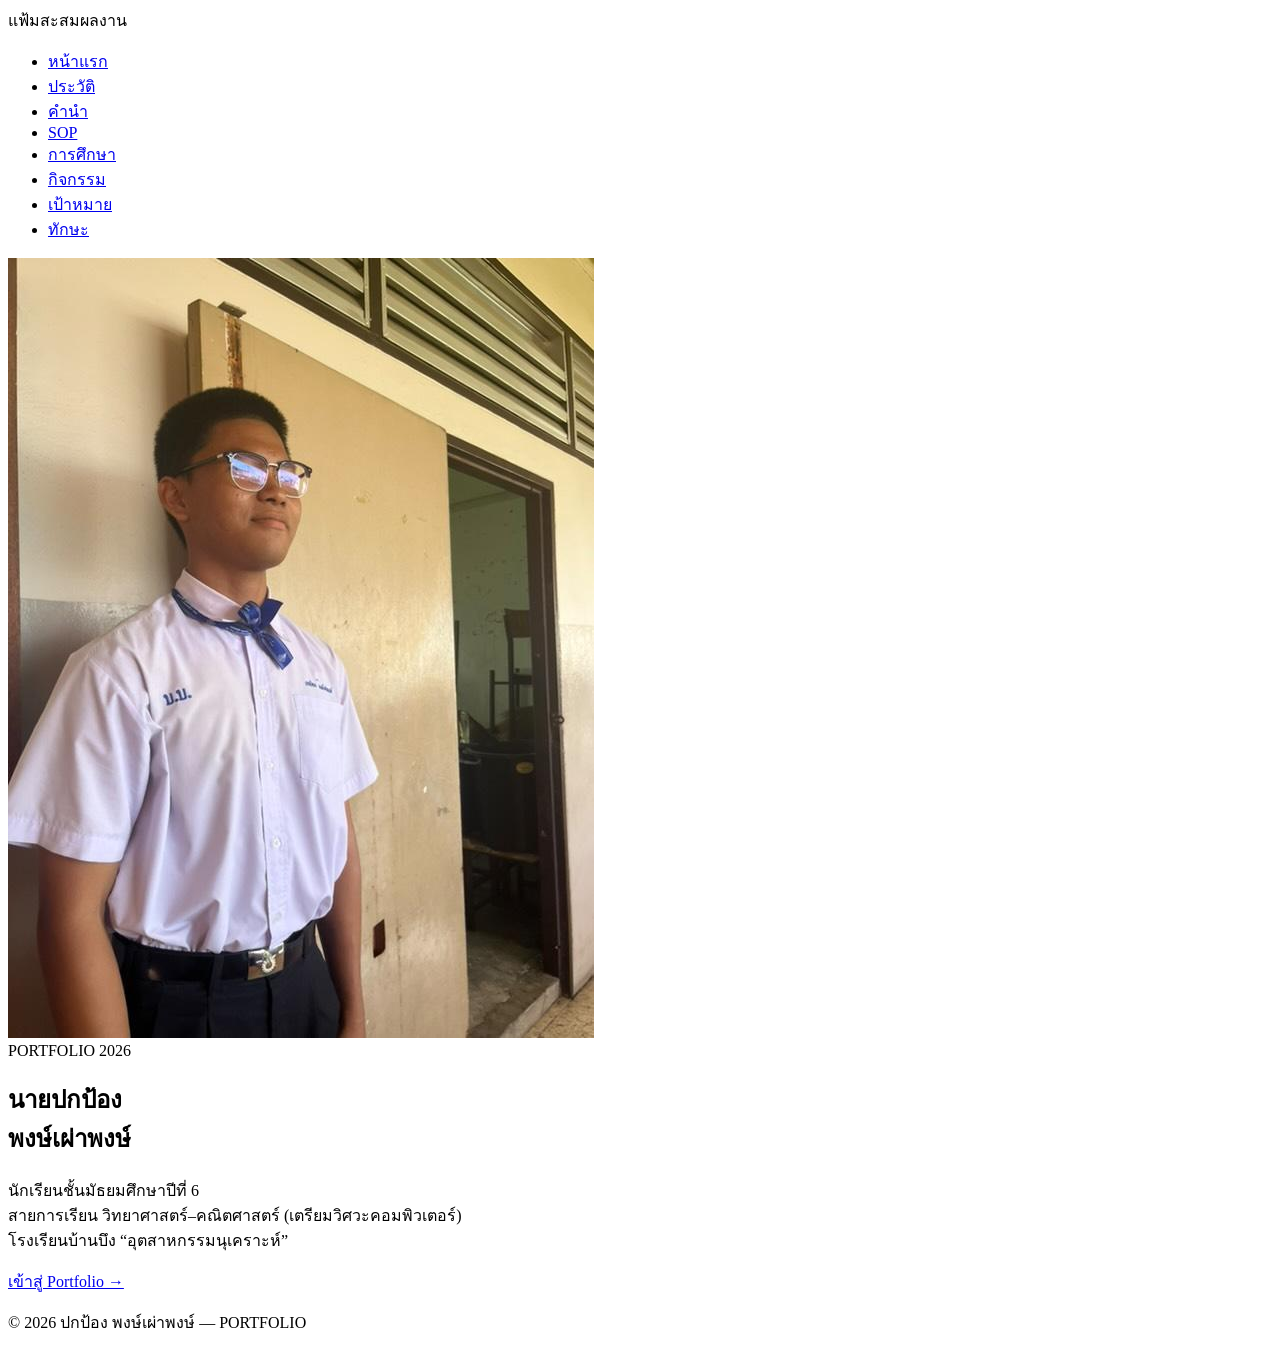
==== commit d60dc590: "Update index.html" ====
--- a/index.html
+++ b/index.html
@@ -3,75 +3,43 @@
 <head>
   <meta charset="UTF-8">
   <meta name="viewport" content="width=device-width, initial-scale=1.0">
-  <title>ประวัติ | ปกป้อง พงษ์เผ่าพงษ์</title>
-  <link href="https://fonts.googleapis.com/css2?family=Kanit:wght@300;400;600&display=swap" rel="stylesheet">
-  <style>
-    * { margin: 0; padding: 0; box-sizing: border-box; font-family: 'Kanit', sans-serif; }
-    body { background-color: #0d0e15; color: #e2e8f0; line-height: 1.6; min-height: 100vh; display: flex; flex-direction: column; }
-    nav { background: rgba(13, 14, 21, 0.9); backdrop-filter: blur(10px); position: sticky; top: 0; z-index: 100; border-bottom: 1px solid #1e293b; display: flex; justify-content: space-between; align-items: center; padding: 1rem 5%; }
-    .logo { font-size: 1.25rem; font-weight: 600; color: #a855f7; text-transform: uppercase; }
-    nav ul { display: flex; list-style: none; gap: 1rem; flex-wrap: wrap; }
-    nav a { color: #94a3b8; text-decoration: none; padding: 0.5rem 0.8rem; border-radius: 6px; font-size: 0.9rem; transition: all 0.3s; }
-    nav a:hover, nav a.active { color: #fff; background: #6b21a8; }
-
-    .container { max-width: 900px; margin: 3rem auto; padding: 0 1.5rem; flex: 1; }
-    .card { background: #161823; padding: 2.5rem; border-radius: 16px; border: 1px solid #242736; }
-    .section-title { margin-bottom: 2rem; border-bottom: 1px solid #242736; padding-bottom: 1rem; }
-    .section-title small { color: #a855f7; font-weight: 600; letter-spacing: 1px; }
-    .section-title h2 { color: #fff; font-size: 1.8rem; }
-    
-    /* ส่วนรูปภาพและเนื้อหาประวัติ */
-    .about-wrapper { display: flex; gap: 2rem; align-items: center; flex-wrap: wrap; }
-    .profile-img { width: 220px; height: 280px; object-fit: cover; border-radius: 12px; border: 2px solid #a855f7; box-shadow: 0 4px 20px rgba(168, 85, 247, 0.2); }
-    .info-list { flex: 1; display: grid; grid-template-columns: repeat(auto-fit, minmax(200px, 1fr)); gap: 1rem; }
-    .info-item { background: #0d0e15; padding: 1rem; border-radius: 10px; border: 1px solid #1e293b; }
-    .info-item strong { color: #a855f7; display: block; font-size: 0.85rem; margin-bottom: 0.2rem; }
-    .info-item span { color: #fff; font-size: 1rem; }
-
-    footer { text-align: center; padding: 1.5rem; border-top: 1px solid #1e293b; color: #64748b; font-size: 0.85rem; margin-top: auto; }
-  </style>
+  <title>Portfolio | ปกป้อง พงษ์เผ่าพงษ์</title>
+  <link rel="preconnect" href="https://fonts.googleapis.com">
+  <link rel="preconnect" href="https://fonts.gstatic.com" crossorigin>
+  <link href="https://fonts.googleapis.com/css2?family=Kanit:wght@300;400;500;600;700&display=swap" rel="stylesheet">
+  <link rel="stylesheet" href="style.css">
 </head>
 <body>
 
-  <nav>
-    <div class="logo">PORTFOLIO</div>
-    <ul>
-      <li><a href="index.html">หน้าแรก</a></li>
-      <li><a href="about.html" class="active">ประวัติ</a></li>
-      <li><a href="preface.html">คำนำ</a></li>
-      <li><a href="sop.html">SOP</a></li>
-      <li><a href="education.html">การศึกษา</a></li>
-      <li><a href="activity.html">กิจกรรม</a></li>
-      <li><a href="future.html">เป้าหมาย</a></li>
-      <li><a href="skills.html">ทักษะ</a></li>
-    </ul>
-  </nav>
+<nav>
+  <div class="logo">แฟ้มสะสมผลงาน</div>
+  <ul>
+    <li><a href="index.html" class="active">หน้าแรก</a></li>
+    <li><a href="about.html">ประวัติ</a></li>
+    <li><a href="preface.html">คำนำ</a></li>
+    <li><a href="sop.html">SOP</a></li>
+    <li><a href="education.html">การศึกษา</a></li>
+    <li><a href="activity.html">กิจกรรม</a></li>
+    <li><a href="future.html">เป้าหมาย</a></li>
+    <li><a href="skills.html">ทักษะ</a></li>
+  </ul>
+</nav>
 
-  <div class="container">
-    <div class="card">
-      <div class="section-title">
-        <small>01 — ABOUT ME</small>
-        <h2>ประวัติส่วนตัว</h2>
-      </div>
+<section id="home" class="page">
+  <img src="profile.jpeg" alt="รูปโปรไฟล์" class="profile">
+  <div class="tag">PORTFOLIO 2026</div>
+  <h1>นายปกป้อง<br><span>พงษ์เผ่าพงษ์</span></h1>
+  <p class="subtitle">
+    นักเรียนชั้นมัธยมศึกษาปีที่ 6<br>
+    สายการเรียน วิทยาศาสตร์–คณิตศาสตร์ (เตรียมวิศวะคอมพิวเตอร์)<br>
+    โรงเรียนบ้านบึง “อุตสาหกรรมนุเคราะห์”
+  </p>
+  <a href="about.html" class="button">เข้าสู่ Portfolio →</a>
+</section>
 
-      <div class="about-wrapper">
-        <!-- เปลี่ยน profile.jpg เป็นชื่อไฟล์รูปโปรไฟล์ของคุณ -->
-        <img src="profile.jpg" alt="รูปโปรไฟล์" class="profile-img">
-
-        <div class="info-list">
-          <div class="info-item"><strong>ชื่อ-นามสกุล</strong><span>นายปกป้อง พงษ์เผ่าพงษ์</span></div>
-          <div class="info-item"><strong>ชื่อเล่น</strong><span>ปอ</span></div>
-          <div class="info-item"><strong>วันเกิด</strong><span>2 ธันวาคม 2551</span></div>
-          <div class="info-item"><strong>สัญชาติ</strong><span>ไทย</span></div>
-          <div class="info-item"><strong>งานอดิเรก</strong><span>ดูการ์ตูน • อ่านการ์ตูน • เล่นเกม</span></div>
-        </div>
-      </div>
-    </div>
-  </div>
-
-  <footer>
-    <p>© 2026 ปกป้อง พงษ์เผ่าพงษ์ — PORTFOLIO</p>
-  </footer>
+<footer>
+  <p>© 2026 ปกป้อง พงษ์เผ่าพงษ์ — PORTFOLIO</p>
+</footer>
 
 </body>
 </html>
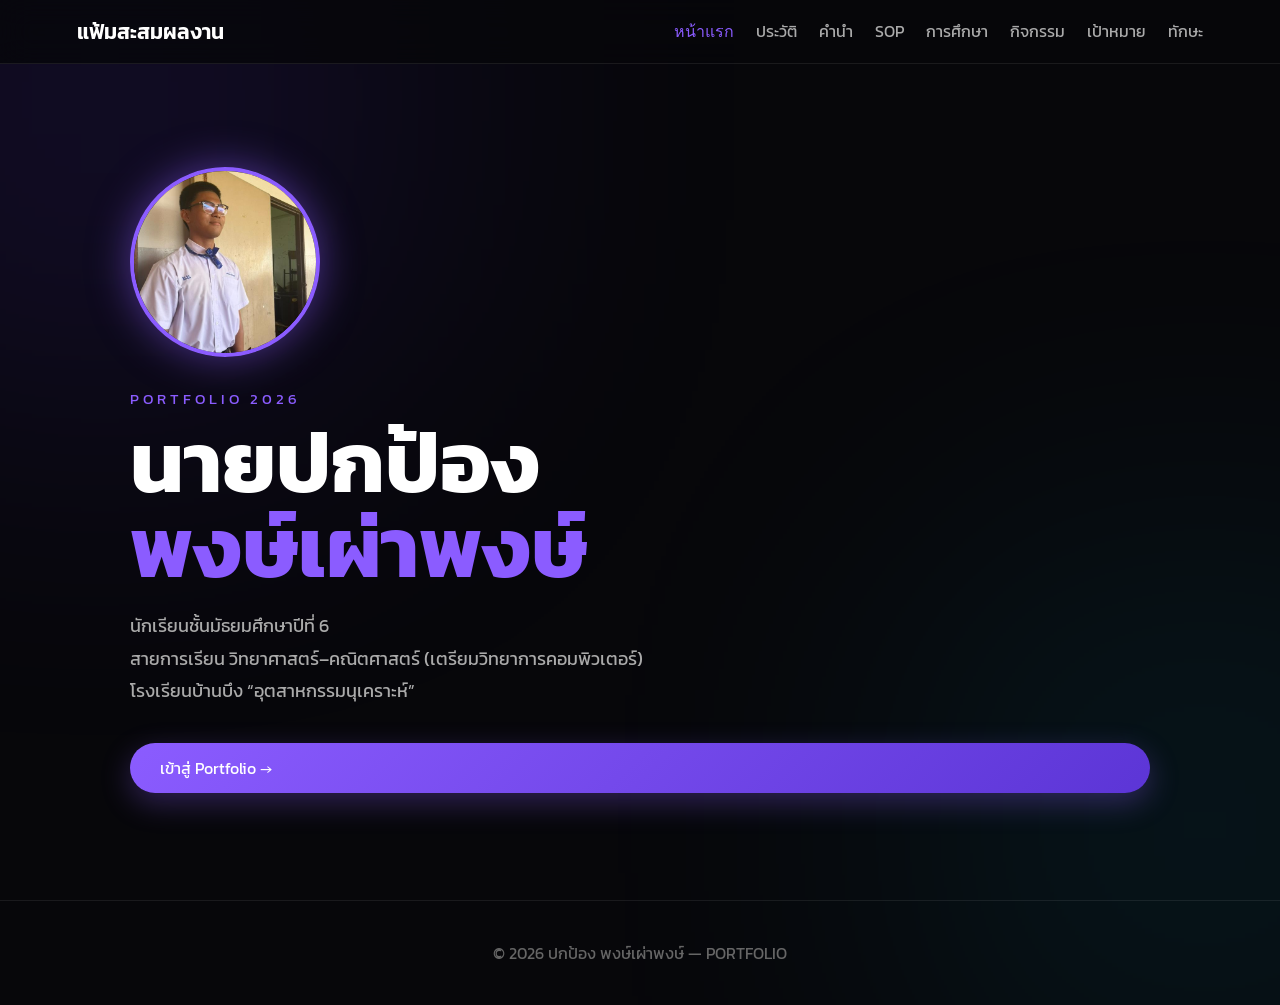
==== commit c85fa7dc: "Update index.html" ====
--- a/index.html
+++ b/index.html
@@ -31,7 +31,7 @@
   <h1>นายปกป้อง<br><span>พงษ์เผ่าพงษ์</span></h1>
   <p class="subtitle">
     นักเรียนชั้นมัธยมศึกษาปีที่ 6<br>
-    สายการเรียน วิทยาศาสตร์–คณิตศาสตร์ (เตรียมวิศวะคอมพิวเตอร์)<br>
+    สายการเรียน วิทยาศาสตร์–คณิตศาสตร์ (เตรียมวิทยาการคอมพิวเตอร์)<br>
     โรงเรียนบ้านบึง “อุตสาหกรรมนุเคราะห์”
   </p>
   <a href="about.html" class="button">เข้าสู่ Portfolio →</a>
--- a/style.css
+++ b/style.css
@@ -0,0 +1,583 @@
+* {
+  margin: 0;
+  padding: 0;
+  box-sizing: border-box;
+}
+
+body {
+  font-family: "Kanit", sans-serif;
+  background: #07070a;
+  color: #fff;
+  overflow-x: hidden;
+  min-height: 100vh;
+}
+
+body::before {
+  content: "";
+  position: fixed;
+  width: 500px;
+  height: 500px;
+  background: #6c3cff;
+  filter: blur(180px);
+  opacity: 0.18;
+  top: -150px;
+  left: -150px;
+  z-index: -1;
+  pointer-events: none;
+}
+
+body::after {
+  content: "";
+  position: fixed;
+  width: 450px;
+  height: 450px;
+  background: #00d9ff;
+  filter: blur(180px);
+  opacity: 0.12;
+  right: -150px;
+  bottom: -150px;
+  z-index: -1;
+  pointer-events: none;
+}
+
+/* NAVBAR */
+nav {
+  position: fixed;
+  top: 0;
+  left: 0;
+  width: 100%;
+  padding: 16px 6%;
+  display: flex;
+  justify-content: space-between;
+  align-items: center;
+  background: rgba(7, 7, 10, 0.82);
+  backdrop-filter: blur(15px);
+  border-bottom: 1px solid rgba(255, 255, 255, 0.08);
+  z-index: 1000;
+}
+
+.logo {
+  font-size: 21px;
+  font-weight: 600;
+  color: #fff;
+  white-space: nowrap;
+}
+
+nav ul {
+  display: flex;
+  list-style: none;
+  gap: 22px;
+}
+
+nav a {
+  color: #aaa;
+  text-decoration: none;
+  transition: 0.3s;
+  white-space: nowrap;
+}
+
+nav a:hover,
+nav a.active {
+  color: #8b5cff;
+  font-weight: 500;
+}
+
+/* LAYOUT & CONTAINERS */
+.page {
+  display: flex;
+  flex-direction: column;
+  justify-content: center;
+  min-height: 100vh;
+  padding: 120px 9% 60px;
+  max-width: 1250px;
+  margin: auto;
+}
+
+.section-title {
+  margin-bottom: 45px;
+}
+
+.section-title small {
+  color: #8b5cff;
+  letter-spacing: 3px;
+}
+
+.section-title h2 {
+  font-size: 45px;
+  margin-top: 5px;
+}
+
+.card {
+  background: rgba(255, 255, 255, 0.04);
+  border: 1px solid rgba(255, 255, 255, 0.08);
+  border-radius: 20px;
+  padding: 35px;
+  transition: 0.4s;
+}
+
+.card:hover {
+  transform: translateY(-5px);
+  border-color: #8b5cff;
+  box-shadow: 0 15px 40px rgba(139, 92, 255, 0.15);
+}
+
+.card h3 {
+  font-size: 28px;
+  margin-bottom: 12px;
+}
+
+.card p {
+  color: #aaa;
+  line-height: 1.9;
+}
+
+.purple {
+  color: #8b5cff;
+}
+
+/* HOME PAGE */
+.home-center {
+  text-align: center;
+  align-items: center;
+}
+
+.profile {
+  width: 190px;
+  height: 190px;
+  border-radius: 50%;
+  object-fit: cover;
+  border: 4px solid #8b5cff;
+  box-shadow: 0 0 40px rgba(139, 92, 255, 0.5);
+  margin-bottom: 30px;
+}
+
+.tag {
+  color: #8b5cff;
+  letter-spacing: 4px;
+  font-size: 15px;
+  margin-bottom: 10px;
+}
+
+h1 {
+  font-size: clamp(45px, 8vw, 85px);
+  line-height: 1;
+  margin-bottom: 20px;
+}
+
+h1 span {
+  color: #8b5cff;
+}
+
+.subtitle {
+  color: #aaa;
+  font-size: 18px;
+  max-width: 700px;
+  line-height: 1.8;
+}
+
+.button {
+  display: inline-block;
+  margin-top: 35px;
+  padding: 13px 30px;
+  border-radius: 30px;
+  background: linear-gradient(135deg, #8b5cff, #5c35d6);
+  color: white;
+  text-decoration: none;
+  box-shadow: 0 10px 30px rgba(139, 92, 255, 0.3);
+  transition: 0.3s;
+}
+
+.button:hover {
+  transform: translateY(-5px);
+  box-shadow: 0 15px 40px rgba(139, 92, 255, 0.5);
+}
+
+/* ABOUT PAGE */
+.info {
+  display: grid;
+  grid-template-columns: repeat(2, 1fr);
+  gap: 15px;
+}
+
+.info-box {
+  padding: 22px;
+  border-left: 3px solid #8b5cff;
+  background: rgba(255, 255, 255, 0.035);
+  transition: 0.3s;
+}
+
+.info-box:hover {
+  transform: translateX(5px);
+  background: rgba(139, 92, 255, 0.08);
+}
+
+.info-box strong {
+  display: block;
+  color: #8b5cff;
+  margin-bottom: 5px;
+}
+
+/* SOP PAGE */
+.sop-card {
+  max-width: 1000px;
+  margin: 0 auto;
+  width: 100%;
+}
+
+.sop-card h3 {
+  color: #fff;
+  font-size: 30px;
+  margin-bottom: 25px;
+}
+
+.sop-card p {
+  color: #bbb;
+  font-size: 17px;
+  line-height: 2.1;
+  margin-bottom: 22px;
+  text-align: justify;
+}
+
+.sop-highlight {
+  margin-top: 35px;
+  padding: 25px;
+  border-radius: 18px;
+  background: linear-gradient(135deg, rgba(139, 92, 255, 0.15), rgba(0, 217, 255, 0.06));
+  border: 1px solid rgba(139, 92, 255, 0.35);
+  text-align: center;
+}
+
+.sop-highlight span {
+  display: block;
+  color: #8b5cff;
+  font-size: 13px;
+  letter-spacing: 4px;
+  margin-bottom: 8px;
+}
+
+.sop-highlight strong {
+  font-size: 24px;
+  background: linear-gradient(90deg, #8b5cff, #00d9ff);
+  -webkit-background-clip: text;
+  -webkit-text-fill-color: transparent;
+}
+
+/* EDUCATION PAGE */
+.timeline {
+  position: relative;
+  max-width: 900px;
+}
+
+.timeline::before {
+  content: "";
+  position: absolute;
+  left: 15px;
+  top: 0;
+  bottom: 0;
+  width: 2px;
+  background: #8b5cff;
+}
+
+.timeline-item {
+  position: relative;
+  padding-left: 55px;
+  margin-bottom: 45px;
+}
+
+.timeline-item::before {
+  content: "";
+  position: absolute;
+  left: 8px;
+  top: 22px;
+  width: 16px;
+  height: 16px;
+  background: #8b5cff;
+  border-radius: 50%;
+  box-shadow: 0 0 15px #8b5cff;
+}
+
+.education-school {
+  display: flex;
+  align-items: center;
+  gap: 18px;
+}
+
+.education-school img {
+  width: 70px;
+  height: 70px;
+  object-fit: contain;
+  padding: 7px;
+  background: rgba(255, 255, 255, 0.06);
+  border-radius: 14px;
+  border: 1px solid rgba(255, 255, 255, 0.1);
+  flex-shrink: 0;
+  transition: 0.3s;
+}
+
+.timeline-item:hover .education-school img {
+  border-color: #8b5cff;
+  box-shadow: 0 0 20px rgba(139, 92, 255, 0.25);
+}
+
+.education-school h3 {
+  font-size: 24px;
+  margin-bottom: 5px;
+}
+
+.education-school p {
+  color: #aaa;
+}
+
+/* ACTIVITY PAGE */
+.activity {
+  width: 100%;
+  padding: 35px;
+  background: linear-gradient(135deg, rgba(139, 92, 255, 0.12), rgba(0, 217, 255, 0.05));
+  border: 1px solid rgba(139, 92, 255, 0.3);
+  border-radius: 25px;
+}
+
+.activity h3 {
+  font-size: 30px;
+  margin-bottom: 15px;
+}
+
+.activity p {
+  color: #bbb;
+  line-height: 2;
+}
+
+.activity-images {
+  display: grid;
+  grid-template-columns: repeat(2, 1fr);
+  gap: 25px;
+  margin-bottom: 30px;
+}
+
+.image-box {
+  background: rgba(0, 0, 0, 0.25);
+  border: 1px solid rgba(255, 255, 255, 0.1);
+  border-radius: 18px;
+  padding: 15px;
+  overflow: hidden;
+  transition: 0.3s;
+}
+
+.image-box:hover {
+  border-color: #8b5cff;
+  box-shadow: 0 15px 40px rgba(139, 92, 255, 0.2);
+  transform: translateY(-5px);
+}
+
+.image-box h4 {
+  color: #8b5cff;
+  font-size: 18px;
+  margin-bottom: 12px;
+  text-align: center;
+}
+
+.activity-img,
+.certificate-img {
+  display: block;
+  width: 100%;
+  height: 400px;
+  object-fit: contain;
+  border-radius: 12px;
+  background: #050507;
+  cursor: zoom-in;
+  transition: 0.3s;
+}
+
+.activity-img:hover,
+.certificate-img:hover {
+  transform: scale(1.02);
+}
+
+/* FUTURE PAGE */
+.university-box {
+  display: flex;
+  align-items: center;
+  gap: 25px;
+  margin-bottom: 25px;
+  padding: 20px;
+  border-radius: 18px;
+  background: rgba(255, 255, 255, 0.035);
+  border: 1px solid rgba(255, 255, 255, 0.08);
+}
+
+.university-logo {
+  width: 100px;
+  height: 100px;
+  object-fit: contain;
+  flex-shrink: 0;
+  padding: 10px;
+  background: #fff;
+  border-radius: 18px;
+}
+
+.university-box h3 {
+  margin-bottom: 5px;
+}
+
+.university-box p {
+  color: #aaa;
+}
+
+/* SKILLS PAGE */
+.skills {
+  display: grid;
+  grid-template-columns: repeat(2, 1fr);
+  gap: 25px;
+}
+
+.skill {
+  padding: 30px;
+  border-radius: 20px;
+  background: rgba(255, 255, 255, 0.04);
+  border: 1px solid rgba(255, 255, 255, 0.08);
+  transition: 0.3s;
+}
+
+.skill:hover {
+  transform: translateY(-8px);
+  border-color: #8b5cff;
+  box-shadow: 0 15px 40px rgba(139, 92, 255, 0.15);
+}
+
+.skill-icon {
+  font-size: 40px;
+  margin-bottom: 15px;
+}
+
+.skill h3 {
+  margin-bottom: 10px;
+  font-size: 24px;
+}
+
+.skill p {
+  color: #aaa;
+  line-height: 1.7;
+}
+
+/* LIGHTBOX */
+.lightbox {
+  display: none;
+  position: fixed;
+  z-index: 9999;
+  left: 0;
+  top: 0;
+  width: 100%;
+  height: 100%;
+  background: rgba(0, 0, 0, 0.92);
+  justify-content: center;
+  align-items: center;
+  padding: 30px;
+}
+
+.lightbox.show {
+  display: flex;
+}
+
+.lightbox img {
+  max-width: 95%;
+  max-height: 90vh;
+  object-fit: contain;
+  border-radius: 10px;
+  box-shadow: 0 0 50px rgba(139, 92, 255, 0.3);
+}
+
+.close-lightbox {
+  position: absolute;
+  top: 20px;
+  right: 35px;
+  font-size: 45px;
+  color: white;
+  cursor: pointer;
+  line-height: 1;
+  transition: 0.3s;
+}
+
+.close-lightbox:hover {
+  color: #8b5cff;
+}
+
+/* FOOTER */
+footer {
+  text-align: center;
+  padding: 40px;
+  color: #666;
+  border-top: 1px solid rgba(255, 255, 255, 0.08);
+}
+
+/* RESPONSIVE */
+@media (max-width: 768px) {
+  nav {
+    padding: 14px 5%;
+  }
+
+  .logo {
+    font-size: 16px;
+  }
+
+  nav ul {
+    gap: 8px;
+    font-size: 10px;
+    flex-wrap: wrap;
+    justify-content: flex-end;
+  }
+
+  .page {
+    padding: 100px 6% 40px;
+  }
+
+  .info,
+  .skills,
+  .activity-images {
+    grid-template-columns: 1fr;
+  }
+
+  .profile {
+    width: 150px;
+    height: 150px;
+  }
+
+  .section-title h2 {
+    font-size: 35px;
+  }
+
+  .activity,
+  .card {
+    padding: 25px;
+  }
+
+  h1 {
+    font-size: 50px;
+  }
+
+  .activity-img,
+  .certificate-img {
+    height: auto;
+    max-height: 500px;
+  }
+
+  .sop-card p {
+    font-size: 15px;
+    line-height: 1.9;
+    text-align: left;
+  }
+
+  .sop-card h3 {
+    font-size: 23px;
+  }
+
+  .university-box {
+    align-items: flex-start;
+    gap: 15px;
+    padding: 15px;
+  }
+
+  .university-logo {
+    width: 75px;
+    height: 75px;
+  }
+}
